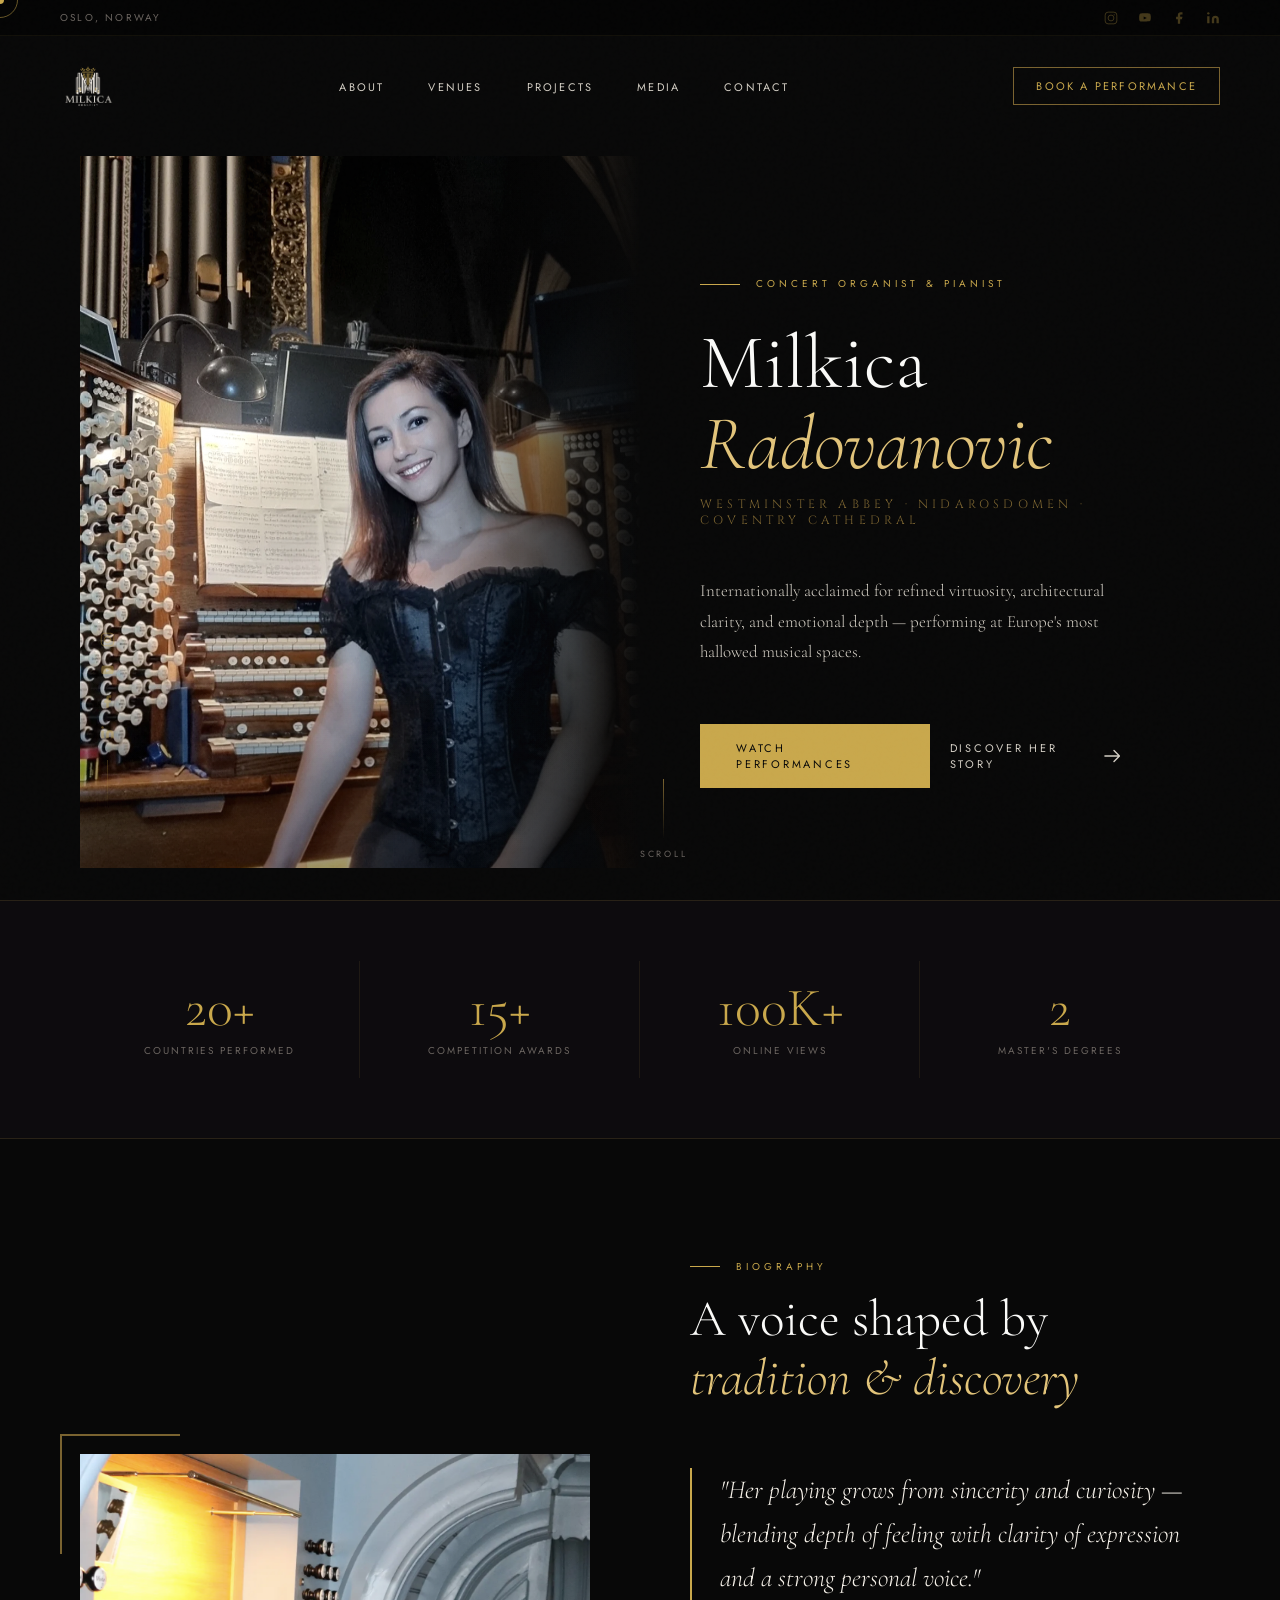
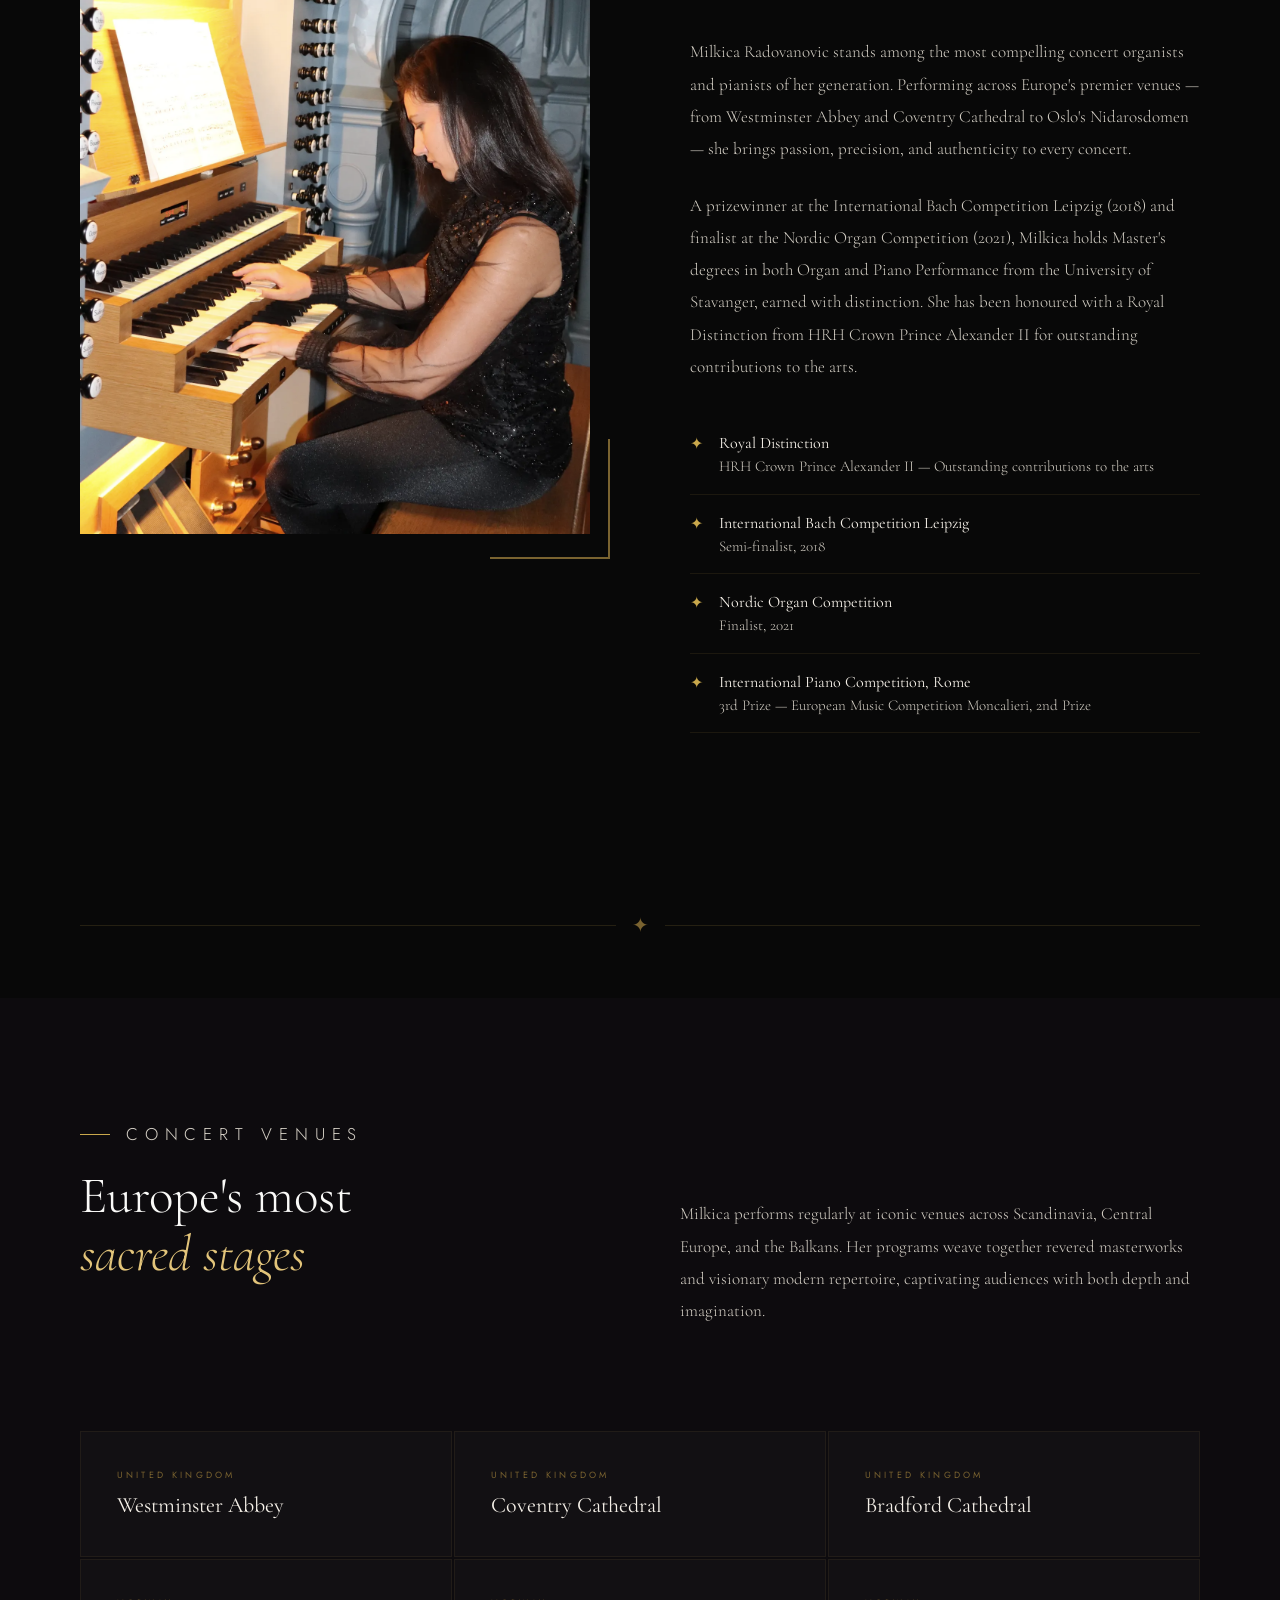
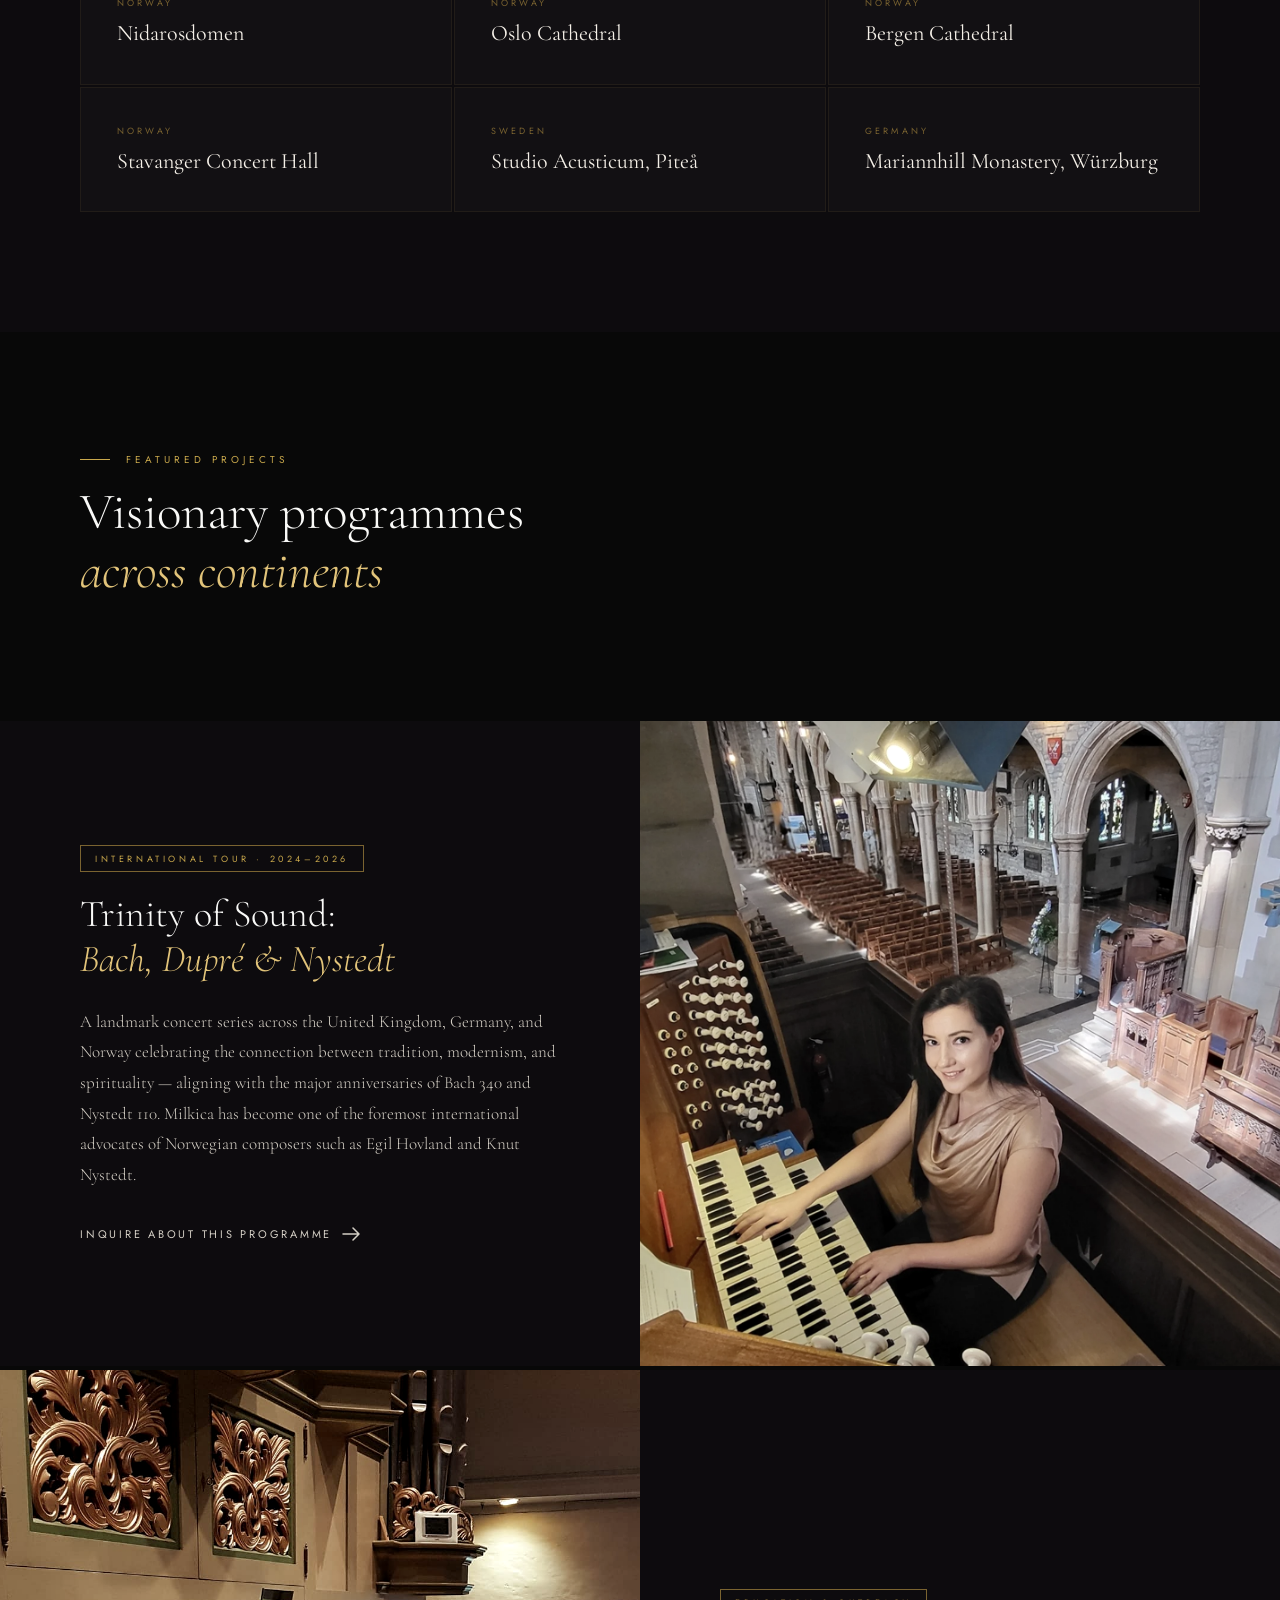
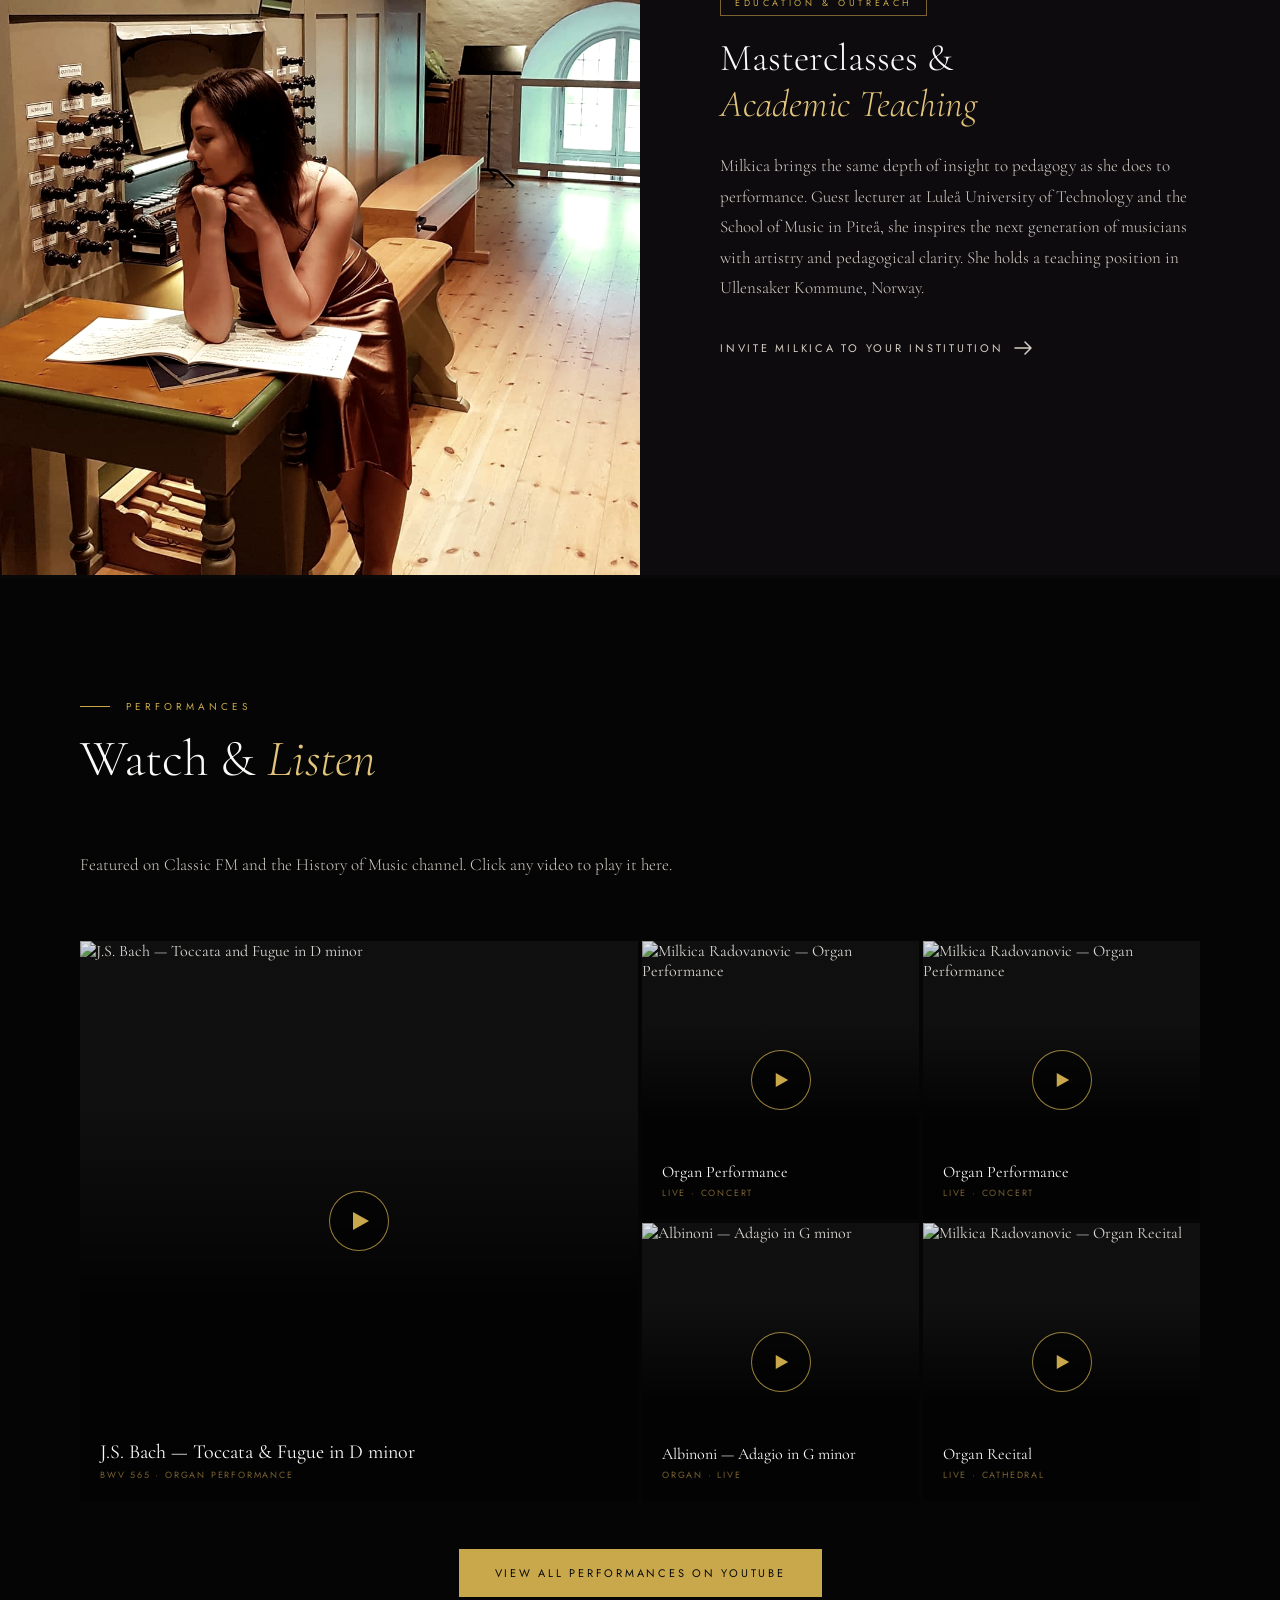
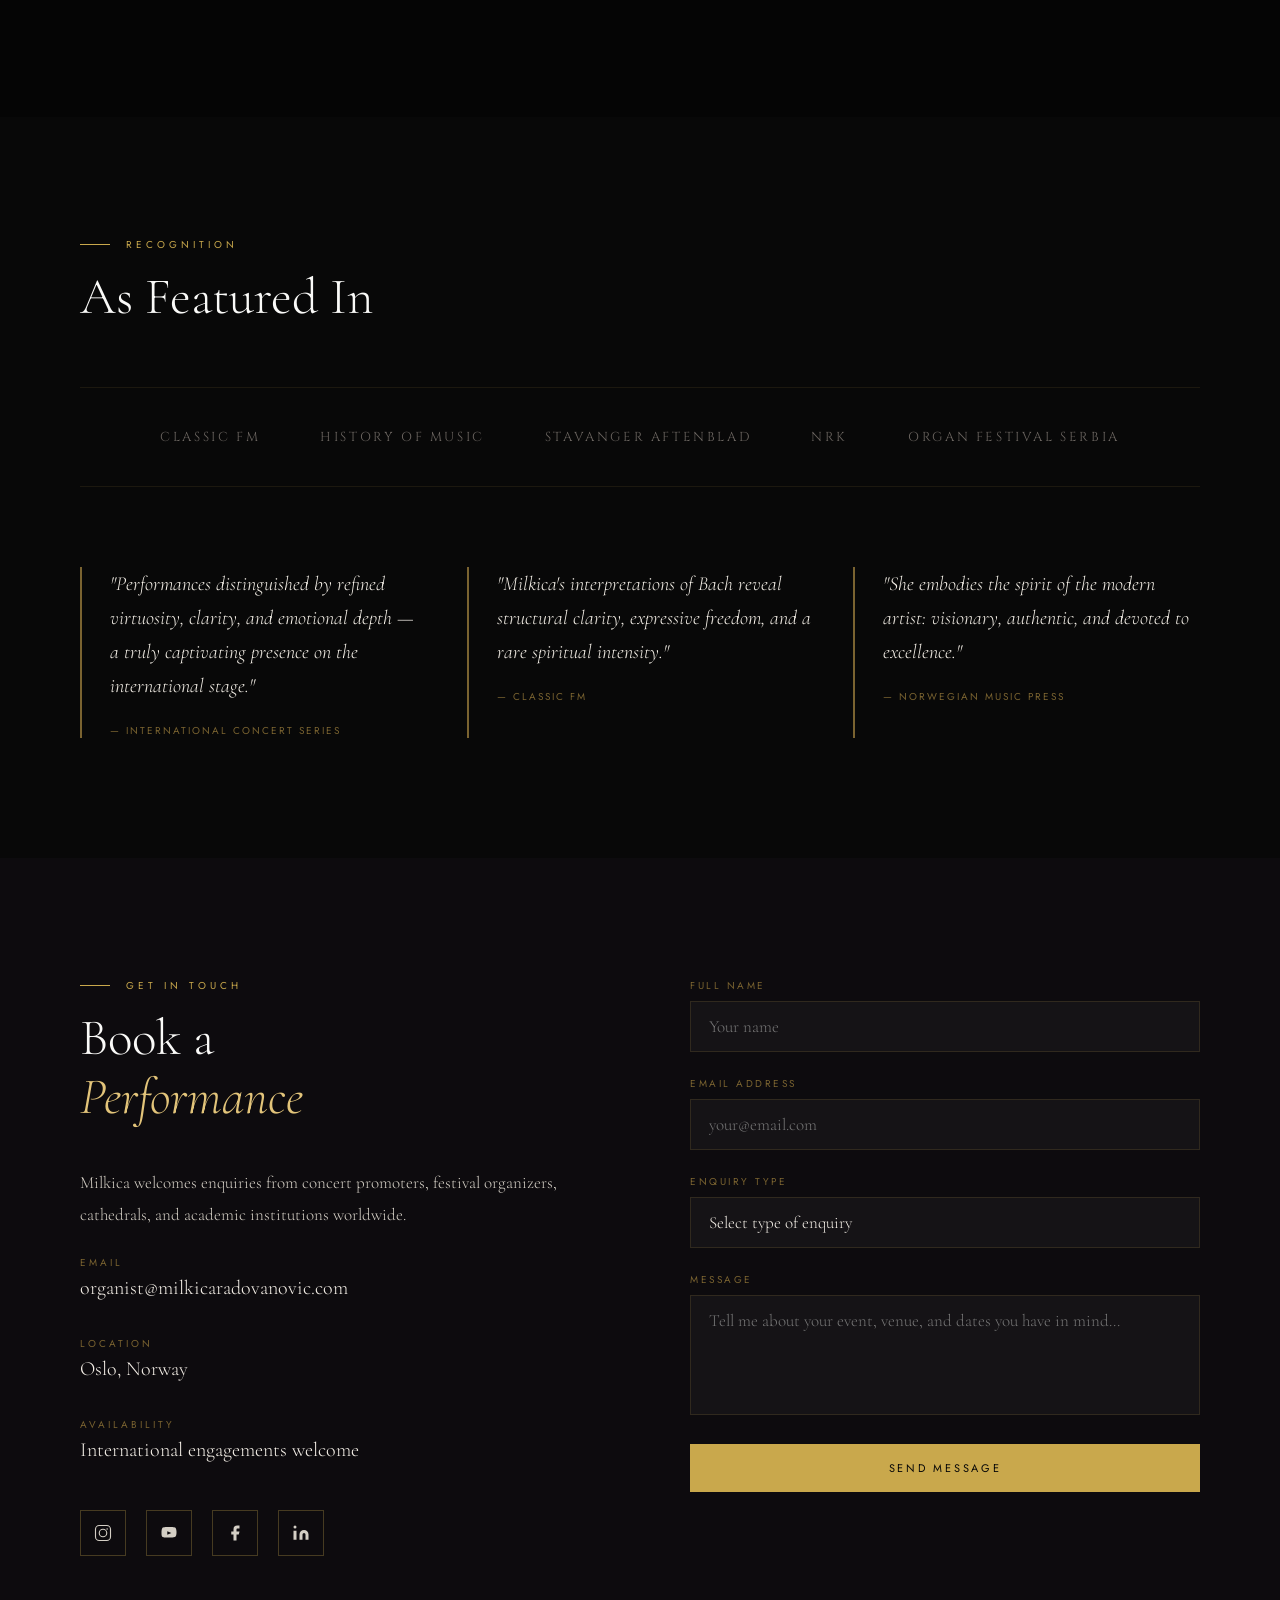
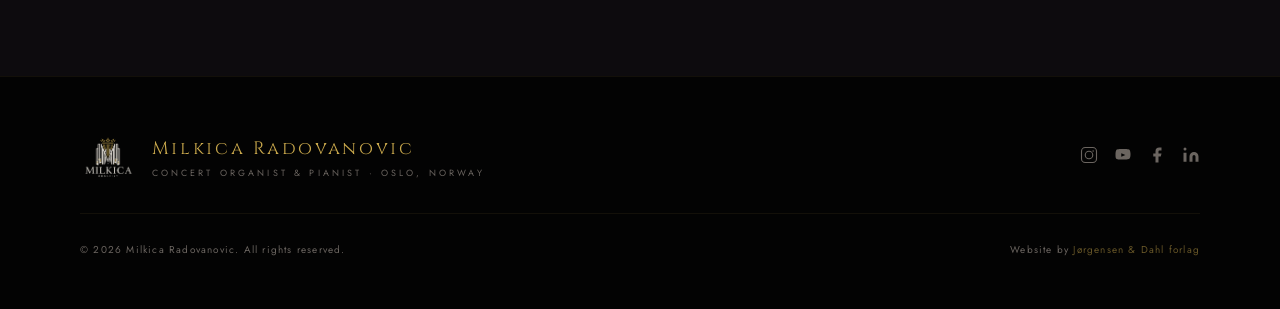
==== index.html @ 4c5ba64b "Add files via upload" ====
<!DOCTYPE html>
<html lang="en">
<head>
  <meta charset="UTF-8">
  <meta name="viewport" content="width=device-width, initial-scale=1.0">
  <title>Milkica Radovanovic — Organist &amp; Pianist</title>
  <meta name="description" content="Internationally acclaimed concert organist and pianist. Performing at Westminster Abbey, Nidarosdomen, Coventry Cathedral and leading venues across Europe.">
  <link rel="preconnect" href="https://fonts.googleapis.com">
  <link rel="preconnect" href="https://fonts.gstatic.com" crossorigin>
  <link href="https://fonts.googleapis.com/css2?family=Cormorant+Garamond:ital,wght@0,300;0,400;0,500;0,600;1,300;1,400;1,500&family=Cinzel:wght@400;500;600&family=Jost:wght@200;300;400&display=swap" rel="stylesheet">
  <link rel="stylesheet" href="style.css">
</head>
<body>

<!-- CURSOR -->
<div class="cursor" id="cursor"></div>
<div class="cursor-ring" id="cursorRing"></div>

<!-- TOP BAR -->
<div class="top-bar">
  <span class="top-bar-left">Oslo, Norway</span>
  <div class="top-bar-social">
    <a href="https://www.instagram.com/milkica_organist/" target="_blank" rel="noopener" aria-label="Instagram">
      <svg width="14" height="14" viewBox="0 0 24 24" fill="none" stroke="currentColor" stroke-width="1.5"><rect x="2" y="2" width="20" height="20" rx="5"/><circle cx="12" cy="12" r="5"/><circle cx="17.5" cy="6.5" r="1" fill="currentColor" stroke="none"/></svg>
    </a>
    <a href="https://www.youtube.com/@milkicaradovanovic2696" target="_blank" rel="noopener" aria-label="YouTube">
      <svg width="14" height="14" viewBox="0 0 24 24" fill="currentColor"><path d="M21.6 7.2s-.2-1.4-.8-2c-.8-.8-1.6-.8-2-.9C16.3 4 12 4 12 4s-4.3 0-6.8.3c-.4.1-1.3.1-2 .9-.6.6-.8 2-.8 2S2 8.8 2 10.4v1.5c0 1.6.2 3.2.2 3.2s.2 1.4.8 2c.8.8 1.8.8 2.2.8C6.7 18 12 18 12 18s4.3 0 6.8-.3c.4-.1 1.3-.1 2-.9.6-.6.8-2 .8-2s.4-1.6.4-3.2v-1.5C22 8.8 21.6 7.2 21.6 7.2zM9.7 14.4V9.6l5.5 2.4-5.5 2.4z"/></svg>
    </a>
    <a href="https://www.facebook.com/milkica.radovanovic.9/" target="_blank" rel="noopener" aria-label="Facebook">
      <svg width="14" height="14" viewBox="0 0 24 24" fill="currentColor"><path d="M18 2h-3a5 5 0 0 0-5 5v3H7v4h3v8h4v-8h3l1-4h-4V7a1 1 0 0 1 1-1h3z"/></svg>
    </a>
    <a href="https://no.linkedin.com/in/milkica-radovanovic-a24993101" target="_blank" rel="noopener" aria-label="LinkedIn">
      <svg width="14" height="14" viewBox="0 0 24 24" fill="currentColor"><path d="M16 8a6 6 0 0 1 6 6v7h-4v-7a2 2 0 0 0-2-2 2 2 0 0 0-2 2v7h-4v-7a6 6 0 0 1 6-6z"/><rect x="2" y="9" width="4" height="12"/><circle cx="4" cy="4" r="2"/></svg>
    </a>
  </div>
</div>

<!-- NAV -->
<nav id="navbar">
  <a href="#" class="nav-logo" aria-label="Milkica Radovanovic — Home">
    <img src="images/logo.png" alt="Milkica Radovanovic" class="nav-logo-img">
  </a>
  <ul class="nav-links">
    <li><a href="#about">About</a></li>
    <li><a href="#venues">Venues</a></li>
    <li><a href="#projects">Projects</a></li>
    <li><a href="#media">Media</a></li>
    <li><a href="#contact">Contact</a></li>
  </ul>
  <a href="#contact" class="nav-cta">Book a Performance</a>
</nav>

<!-- HERO -->
<section class="hero" id="home">
  <div class="hero-image-side">
    <img src="./images/1.webp" alt="Milkica Radovanovic at the organ">
    <div class="hero-social-strip">
      <a href="https://www.instagram.com/milkica_organist/" target="_blank" rel="noopener" aria-label="Instagram">
        <svg width="15" height="15" viewBox="0 0 24 24" fill="none" stroke="currentColor" stroke-width="1.5"><rect x="2" y="2" width="20" height="20" rx="5"/><circle cx="12" cy="12" r="5"/><circle cx="17.5" cy="6.5" r="1" fill="currentColor" stroke="none"/></svg>
      </a>
      <a href="https://www.youtube.com/@milkicaradovanovic2696" target="_blank" rel="noopener" aria-label="YouTube">
        <svg width="15" height="15" viewBox="0 0 24 24" fill="currentColor"><path d="M21.6 7.2s-.2-1.4-.8-2c-.8-.8-1.6-.8-2-.9C16.3 4 12 4 12 4s-4.3 0-6.8.3c-.4.1-1.3.1-2 .9-.6.6-.8 2-.8 2S2 8.8 2 10.4v1.5c0 1.6.2 3.2.2 3.2s.2 1.4.8 2c.8.8 1.8.8 2.2.8C6.7 18 12 18 12 18s4.3 0 6.8-.3c.4-.1 1.3-.1 2-.9.6-.6.8-2 .8-2s.4-1.6.4-3.2v-1.5C22 8.8 21.6 7.2 21.6 7.2zM9.7 14.4V9.6l5.5 2.4-5.5 2.4z"/></svg>
      </a>
      <a href="https://www.facebook.com/milkica.radovanovic.9/" target="_blank" rel="noopener" aria-label="Facebook">
        <svg width="15" height="15" viewBox="0 0 24 24" fill="currentColor"><path d="M18 2h-3a5 5 0 0 0-5 5v3H7v4h3v8h4v-8h3l1-4h-4V7a1 1 0 0 1 1-1h3z"/></svg>
      </a>
      <a href="https://no.linkedin.com/in/milkica-radovanovic-a24993101" target="_blank" rel="noopener" aria-label="LinkedIn">
        <svg width="15" height="15" viewBox="0 0 24 24" fill="currentColor"><path d="M16 8a6 6 0 0 1 6 6v7h-4v-7a2 2 0 0 0-2-2 2 2 0 0 0-2 2v7h-4v-7a6 6 0 0 1 6-6z"/><rect x="2" y="9" width="4" height="12"/><circle cx="4" cy="4" r="2"/></svg>
      </a>
    </div>
  </div>
  <div class="hero-content">
    <p class="hero-eyebrow">Concert Organist &amp; Pianist</p>
    <h1 class="hero-title">
      Milkica
      <em>Radovanovic</em>
    </h1>
    <p class="hero-subtitle">Westminster Abbey · Nidarosdomen · Coventry Cathedral</p>
    <p class="hero-bio">
      Internationally acclaimed for refined virtuosity, architectural clarity,
      and emotional depth — performing at Europe's most hallowed musical spaces.
    </p>
    <div class="hero-actions">
      <a href="#media" class="btn-primary">Watch Performances</a>
      <a href="#about" class="btn-secondary">
        Discover her story
        <svg width="18" height="14" viewBox="0 0 18 14" fill="none">
          <path d="M11 1L17 7M17 7L11 13M17 7H1" stroke="currentColor" stroke-width="1.5" stroke-linecap="round"/>
        </svg>
      </a>
    </div>
  </div>
  <div class="scroll-indicator">
    <div class="scroll-line"></div>
    <span>Scroll</span>
  </div>
</section>

<!-- STATS BAND -->
<div class="stats-band">
  <div class="stat reveal">
    <div class="stat-number">20+</div>
    <div class="stat-label">Countries Performed</div>
  </div>
  <div class="stat reveal reveal-delay-1">
    <div class="stat-number">15+</div>
    <div class="stat-label">Competition Awards</div>
  </div>
  <div class="stat reveal reveal-delay-2">
    <div class="stat-number">100K+</div>
    <div class="stat-label">Online Views</div>
  </div>
  <div class="stat reveal reveal-delay-3">
    <div class="stat-number">2</div>
    <div class="stat-label">Master's Degrees</div>
  </div>
</div>

<!-- ABOUT -->
<section id="about" style="padding: 120px 80px;">
  <div class="about">
    <div class="about-image-wrap reveal">
      <img src="./images/8.webp" alt="Milkica Radovanovic performing">
    </div>
    <div class="about-text-col">
      <p class="section-label reveal">Biography</p>
      <h2 class="section-title reveal">
        A voice shaped by<br><em>tradition &amp; discovery</em>
      </h2>
      <blockquote class="about-quote reveal">
        "Her playing grows from sincerity and curiosity — blending depth of feeling
        with clarity of expression and a strong personal voice."
      </blockquote>
      <p class="about-text reveal">
        Milkica Radovanovic stands among the most compelling concert organists and
        pianists of her generation. Performing across Europe's premier venues — from
        Westminster Abbey and Coventry Cathedral to Oslo's Nidarosdomen — she brings
        passion, precision, and authenticity to every concert.
      </p>
      <p class="about-text reveal">
        A prizewinner at the International Bach Competition Leipzig (2018) and finalist
        at the Nordic Organ Competition (2021), Milkica holds Master's degrees in both
        Organ and Piano Performance from the University of Stavanger, earned with
        distinction. She has been honoured with a Royal Distinction from HRH Crown
        Prince Alexander II for outstanding contributions to the arts.
      </p>
      <div class="about-awards">
        <div class="award-item reveal">
          <span class="award-icon">✦</span>
          <div class="award-text">
            <strong>Royal Distinction</strong>
            HRH Crown Prince Alexander II — Outstanding contributions to the arts
          </div>
        </div>
        <div class="award-item reveal reveal-delay-1">
          <span class="award-icon">✦</span>
          <div class="award-text">
            <strong>International Bach Competition Leipzig</strong>
            Semi-finalist, 2018
          </div>
        </div>
        <div class="award-item reveal reveal-delay-2">
          <span class="award-icon">✦</span>
          <div class="award-text">
            <strong>Nordic Organ Competition</strong>
            Finalist, 2021
          </div>
        </div>
        <div class="award-item reveal reveal-delay-3">
          <span class="award-icon">✦</span>
          <div class="award-text">
            <strong>International Piano Competition, Rome</strong>
            3rd Prize — European Music Competition Moncalieri, 2nd Prize
          </div>
        </div>
      </div>
    </div>
  </div>
</section>

<!-- GOLD DIVIDER -->
<div class="gold-divider">✦</div>

<!-- VENUES -->
<section id="venues" class="venues-section">
  <div class="venues-intro">
    <div>
      <p class="section-label reveal">Concert Venues</p>
      <h2 class="section-title reveal" style="margin-bottom: 0;">
        Europe's most<br><em>sacred stages</em>
      </h2>
    </div>
    <div>
      <p class="about-text reveal" style="padding-top: 80px;">
        Milkica performs regularly at iconic venues across Scandinavia, Central Europe,
        and the Balkans. Her programs weave together revered masterworks and visionary
        modern repertoire, captivating audiences with both depth and imagination.
      </p>
    </div>
  </div>
  <div class="venues-grid">
    <div class="venue-card reveal"><div class="venue-country">United Kingdom</div><div class="venue-name">Westminster Abbey</div></div>
    <div class="venue-card reveal reveal-delay-1"><div class="venue-country">United Kingdom</div><div class="venue-name">Coventry Cathedral</div></div>
    <div class="venue-card reveal reveal-delay-2"><div class="venue-country">United Kingdom</div><div class="venue-name">Bradford Cathedral</div></div>
    <div class="venue-card reveal"><div class="venue-country">Norway</div><div class="venue-name">Nidarosdomen</div></div>
    <div class="venue-card reveal reveal-delay-1"><div class="venue-country">Norway</div><div class="venue-name">Oslo Cathedral</div></div>
    <div class="venue-card reveal reveal-delay-2"><div class="venue-country">Norway</div><div class="venue-name">Bergen Cathedral</div></div>
    <div class="venue-card reveal"><div class="venue-country">Norway</div><div class="venue-name">Stavanger Concert Hall</div></div>
    <div class="venue-card reveal reveal-delay-1"><div class="venue-country">Sweden</div><div class="venue-name">Studio Acusticum, Piteå</div></div>
    <div class="venue-card reveal reveal-delay-2"><div class="venue-country">Germany</div><div class="venue-name">Mariannhill Monastery, Würzburg</div></div>
  </div>
</section>

<!-- PROJECTS -->
<section id="projects" style="padding: 0;">
  <div style="padding: 120px 80px 60px;">
    <p class="section-label reveal">Featured Projects</p>
    <h2 class="section-title reveal">
      Visionary programmes<br><em>across continents</em>
    </h2>
  </div>
  <div class="project-feature reveal">
    <div class="project-image">
      <img src="./images/4.webp" alt="Trinity of Sound project">
    </div>
    <div class="project-content">
      <span class="project-tag">International Tour · 2024–2026</span>
      <h3 class="project-title">Trinity of Sound:<br><em>Bach, Dupré &amp; Nystedt</em></h3>
      <p class="project-desc">
        A landmark concert series across the United Kingdom, Germany, and Norway celebrating
        the connection between tradition, modernism, and spirituality — aligning with the
        major anniversaries of Bach 340 and Nystedt 110. Milkica has become one of the
        foremost international advocates of Norwegian composers such as Egil Hovland
        and Knut Nystedt.
      </p>
      <a href="#contact" class="btn-secondary">
        Inquire about this programme
        <svg width="18" height="14" viewBox="0 0 18 14" fill="none">
          <path d="M11 1L17 7M17 7L11 13M17 7H1" stroke="currentColor" stroke-width="1.5" stroke-linecap="round"/>
        </svg>
      </a>
    </div>
  </div>
  <div class="project-feature reveal">
    <div class="project-image">
      <img src="./images/11.jpg" alt="Masterclasses and education" style="object-position: center center;">
    </div>
    <div class="project-content">
      <span class="project-tag">Education &amp; Outreach</span>
      <h3 class="project-title">Masterclasses &amp;<br><em>Academic Teaching</em></h3>
      <p class="project-desc">
        Milkica brings the same depth of insight to pedagogy as she does to performance.
        Guest lecturer at Luleå University of Technology and the School of Music in Piteå,
        she inspires the next generation of musicians with artistry and pedagogical clarity.
        She holds a teaching position in Ullensaker Kommune, Norway.
      </p>
      <a href="#contact" class="btn-secondary">
        Invite Milkica to your institution
        <svg width="18" height="14" viewBox="0 0 18 14" fill="none">
          <path d="M11 1L17 7M17 7L11 13M17 7H1" stroke="currentColor" stroke-width="1.5" stroke-linecap="round"/>
        </svg>
      </a>
    </div>
  </div>
</section>

<!-- MEDIA -->
<section id="media" class="media-section">
  <p class="section-label reveal">Performances</p>
  <h2 class="section-title reveal">Watch &amp; <em>Listen</em></h2>
  <p class="about-text reveal" style="max-width: 600px; margin-bottom: 0;">
    Featured on Classic FM and the History of Music channel. Click any video to play it here.
  </p>
  <div class="media-layout">

    <!-- FEATURED LARGE — Bach Toccata & Fugue -->
    <div class="media-featured">
      <div class="media-card" data-video-id="BbirBKmt4lo">
        <div class="media-iframe-layer">
          <iframe src="" allow="accelerometer; autoplay; clipboard-write; encrypted-media; gyroscope; picture-in-picture; web-share" allowfullscreen referrerpolicy="strict-origin-when-cross-origin"></iframe>
        </div>
        <div class="media-thumb-layer">
          <img class="media-thumbnail" src="https://img.youtube.com/vi/BbirBKmt4lo/0.jpg" alt="J.S. Bach — Toccata and Fugue in D minor">
          <div class="media-overlay">
            <div class="play-btn"><svg width="18" height="20" viewBox="0 0 18 20"><path d="M1 1L17 10L1 19V1Z"/></svg></div>
            <div class="media-title">J.S. Bach — Toccata &amp; Fugue in D minor</div>
            <div class="media-sub">BWV 565 · Organ Performance</div>
          </div>
        </div>
      </div>
    </div>

    <!-- 2x2 GRID RIGHT -->
    <div class="media-small-grid">

      <!-- AwDxQUMySqE -->
      <div class="media-card" data-video-id="AwDxQUMySqE">
        <div class="media-iframe-layer">
          <iframe src="" allow="accelerometer; autoplay; clipboard-write; encrypted-media; gyroscope; picture-in-picture; web-share" allowfullscreen referrerpolicy="strict-origin-when-cross-origin"></iframe>
        </div>
        <div class="media-thumb-layer">
          <img class="media-thumbnail" src="https://img.youtube.com/vi/AwDxQUMySqE/0.jpg" alt="Milkica Radovanovic — Organ Performance">
          <div class="media-overlay">
            <div class="play-btn"><svg width="14" height="16" viewBox="0 0 18 20"><path d="M1 1L17 10L1 19V1Z"/></svg></div>
            <div class="media-title">Organ Performance</div>
            <div class="media-sub">Live · Concert</div>
          </div>
        </div>
      </div>

      <!-- qUz3gBSykCA -->
      <div class="media-card" data-video-id="qUz3gBSykCA">
        <div class="media-iframe-layer">
          <iframe src="" allow="accelerometer; autoplay; clipboard-write; encrypted-media; gyroscope; picture-in-picture; web-share" allowfullscreen referrerpolicy="strict-origin-when-cross-origin"></iframe>
        </div>
        <div class="media-thumb-layer">
          <img class="media-thumbnail" src="https://img.youtube.com/vi/qUz3gBSykCA/0.jpg" alt="Milkica Radovanovic — Organ Performance">
          <div class="media-overlay">
            <div class="play-btn"><svg width="14" height="16" viewBox="0 0 18 20"><path d="M1 1L17 10L1 19V1Z"/></svg></div>
            <div class="media-title">Organ Performance</div>
            <div class="media-sub">Live · Concert</div>
          </div>
        </div>
      </div>

      <!-- vex5jKRZ_x4 — Albinoni Adagio -->
      <div class="media-card" data-video-id="vex5jKRZ_x4">
        <div class="media-iframe-layer">
          <iframe src="" allow="accelerometer; autoplay; clipboard-write; encrypted-media; gyroscope; picture-in-picture; web-share" allowfullscreen referrerpolicy="strict-origin-when-cross-origin"></iframe>
        </div>
        <div class="media-thumb-layer">
          <img class="media-thumbnail" src="https://img.youtube.com/vi/vex5jKRZ_x4/0.jpg" alt="Albinoni — Adagio in G minor">
          <div class="media-overlay">
            <div class="play-btn"><svg width="14" height="16" viewBox="0 0 18 20"><path d="M1 1L17 10L1 19V1Z"/></svg></div>
            <div class="media-title">Albinoni — Adagio in G minor</div>
            <div class="media-sub">Organ · Live</div>
          </div>
        </div>
      </div>

      <!-- bMS5DbWm6RI -->
      <div class="media-card" data-video-id="bMS5DbWm6RI">
        <div class="media-iframe-layer">
          <iframe src="" allow="accelerometer; autoplay; clipboard-write; encrypted-media; gyroscope; picture-in-picture; web-share" allowfullscreen referrerpolicy="strict-origin-when-cross-origin"></iframe>
        </div>
        <div class="media-thumb-layer">
          <img class="media-thumbnail" src="https://img.youtube.com/vi/bMS5DbWm6RI/0.jpg" alt="Milkica Radovanovic — Organ Recital">
          <div class="media-overlay">
            <div class="play-btn"><svg width="14" height="16" viewBox="0 0 18 20"><path d="M1 1L17 10L1 19V1Z"/></svg></div>
            <div class="media-title">Organ Recital</div>
            <div class="media-sub">Live · Cathedral</div>
          </div>
        </div>
      </div>

    </div>
  </div>
  <div style="text-align: center; margin-top: 48px;">
    <a href="https://www.youtube.com/@milkicaradovanovic2696/videos" target="_blank" rel="noopener" class="btn-primary">
      View All Performances on YouTube
    </a>
  </div>
</section>

<!-- PRESS -->
<section class="press-section">
  <p class="section-label reveal">Recognition</p>
  <h2 class="section-title reveal">As Featured In</h2>
  <div class="press-logos">
    <span class="press-logo">Classic FM</span>
    <span class="press-logo">History of Music</span>
    <span class="press-logo">Stavanger Aftenblad</span>
    <span class="press-logo">NRK</span>
    <span class="press-logo">Organ Festival Serbia</span>
  </div>
  <div class="testimonial-grid">
    <div class="testimonial reveal">
      <p class="testimonial-text">
        "Performances distinguished by refined virtuosity, clarity, and emotional depth —
        a truly captivating presence on the international stage."
      </p>
      <p class="testimonial-source">— International Concert Series</p>
    </div>
    <div class="testimonial reveal reveal-delay-1">
      <p class="testimonial-text">
        "Milkica's interpretations of Bach reveal structural clarity, expressive freedom,
        and a rare spiritual intensity."
      </p>
      <p class="testimonial-source">— Classic FM</p>
    </div>
    <div class="testimonial reveal reveal-delay-2">
      <p class="testimonial-text">
        "She embodies the spirit of the modern artist: visionary, authentic,
        and devoted to excellence."
      </p>
      <p class="testimonial-source">— Norwegian Music Press</p>
    </div>
  </div>
</section>

<!-- CONTACT -->
<section id="contact" class="contact-section">
  <div class="contact-info">
    <p class="section-label reveal">Get in Touch</p>
    <h2 class="section-title reveal" style="margin-bottom: 40px;">
      Book a<br><em>Performance</em>
    </h2>
    <p class="about-text reveal">
      Milkica welcomes enquiries from concert promoters, festival organizers,
      cathedrals, and academic institutions worldwide.
    </p>
    <div class="contact-detail reveal">
      <div class="contact-detail-label">Email</div>
      <div class="contact-detail-value">
        <a href="mailto:organist@milkicaradovanovic.com">organist@milkicaradovanovic.com</a>
      </div>
    </div>
    <div class="contact-detail reveal">
      <div class="contact-detail-label">Location</div>
      <div class="contact-detail-value">Oslo, Norway</div>
    </div>
    <div class="contact-detail reveal">
      <div class="contact-detail-label">Availability</div>
      <div class="contact-detail-value">International engagements welcome</div>
    </div>
    <div class="social-links reveal">
      <a href="https://www.instagram.com/milkica_organist/" class="social-link" target="_blank" rel="noopener" aria-label="Instagram">
        <svg width="18" height="18" viewBox="0 0 24 24" fill="none" stroke="currentColor" stroke-width="1.5"><rect x="2" y="2" width="20" height="20" rx="5"/><circle cx="12" cy="12" r="5"/><circle cx="17.5" cy="6.5" r="1" fill="currentColor" stroke="none"/></svg>
      </a>
      <a href="https://www.youtube.com/@milkicaradovanovic2696" class="social-link" target="_blank" rel="noopener" aria-label="YouTube">
        <svg width="18" height="18" viewBox="0 0 24 24" fill="currentColor"><path d="M21.6 7.2s-.2-1.4-.8-2c-.8-.8-1.6-.8-2-.9C16.3 4 12 4 12 4s-4.3 0-6.8.3c-.4.1-1.3.1-2 .9-.6.6-.8 2-.8 2S2 8.8 2 10.4v1.5c0 1.6.2 3.2.2 3.2s.2 1.4.8 2c.8.8 1.8.8 2.2.8C6.7 18 12 18 12 18s4.3 0 6.8-.3c.4-.1 1.3-.1 2-.9.6-.6.8-2 .8-2s.4-1.6.4-3.2v-1.5C22 8.8 21.6 7.2 21.6 7.2zM9.7 14.4V9.6l5.5 2.4-5.5 2.4z"/></svg>
      </a>
      <a href="https://www.facebook.com/milkica.radovanovic.9/" class="social-link" target="_blank" rel="noopener" aria-label="Facebook">
        <svg width="18" height="18" viewBox="0 0 24 24" fill="currentColor"><path d="M18 2h-3a5 5 0 0 0-5 5v3H7v4h3v8h4v-8h3l1-4h-4V7a1 1 0 0 1 1-1h3z"/></svg>
      </a>
      <a href="https://no.linkedin.com/in/milkica-radovanovic-a24993101" class="social-link" target="_blank" rel="noopener" aria-label="LinkedIn">
        <svg width="18" height="18" viewBox="0 0 24 24" fill="currentColor"><path d="M16 8a6 6 0 0 1 6 6v7h-4v-7a2 2 0 0 0-2-2 2 2 0 0 0-2 2v7h-4v-7a6 6 0 0 1 6-6z"/><rect x="2" y="9" width="4" height="12"/><circle cx="4" cy="4" r="2"/></svg>
      </a>
    </div>
  </div>
  <div class="contact-form reveal">
    <div class="form-group">
      <label>Full Name</label>
      <input type="text" placeholder="Your name">
    </div>
    <div class="form-group">
      <label>Email Address</label>
      <input type="email" placeholder="your@email.com">
    </div>
    <div class="form-group">
      <label>Enquiry Type</label>
      <select>
        <option value="">Select type of enquiry</option>
        <option>Concert Booking</option>
        <option>Festival / Event</option>
        <option>Masterclass / Lecture</option>
        <option>Media / Press</option>
        <option>Collaboration</option>
        <option>Other</option>
      </select>
    </div>
    <div class="form-group">
      <label>Message</label>
      <textarea placeholder="Tell me about your event, venue, and dates you have in mind..."></textarea>
    </div>
    <button class="form-submit">Send Message</button>
  </div>
</section>

<!-- FOOTER -->
<footer>
  <div class="footer-inner">
    <div class="footer-brand">
      <img src="images/logo.png" alt="Milkica Radovanovic" class="footer-logo-img">
      <div>
        Milkica Radovanovic
        <span>Concert Organist &amp; Pianist · Oslo, Norway</span>
      </div>
    </div>
    <div class="footer-social">
      <a href="https://www.instagram.com/milkica_organist/" target="_blank" rel="noopener" aria-label="Instagram">
        <svg width="18" height="18" viewBox="0 0 24 24" fill="none" stroke="currentColor" stroke-width="1.5"><rect x="2" y="2" width="20" height="20" rx="5"/><circle cx="12" cy="12" r="5"/><circle cx="17.5" cy="6.5" r="1" fill="currentColor" stroke="none"/></svg>
      </a>
      <a href="https://www.youtube.com/@milkicaradovanovic2696" target="_blank" rel="noopener" aria-label="YouTube">
        <svg width="18" height="18" viewBox="0 0 24 24" fill="currentColor"><path d="M21.6 7.2s-.2-1.4-.8-2c-.8-.8-1.6-.8-2-.9C16.3 4 12 4 12 4s-4.3 0-6.8.3c-.4.1-1.3.1-2 .9-.6.6-.8 2-.8 2S2 8.8 2 10.4v1.5c0 1.6.2 3.2.2 3.2s.2 1.4.8 2c.8.8 1.8.8 2.2.8C6.7 18 12 18 12 18s4.3 0 6.8-.3c.4-.1 1.3-.1 2-.9.6-.6.8-2 .8-2s.4-1.6.4-3.2v-1.5C22 8.8 21.6 7.2 21.6 7.2zM9.7 14.4V9.6l5.5 2.4-5.5 2.4z"/></svg>
      </a>
      <a href="https://www.facebook.com/milkica.radovanovic.9/" target="_blank" rel="noopener" aria-label="Facebook">
        <svg width="18" height="18" viewBox="0 0 24 24" fill="currentColor"><path d="M18 2h-3a5 5 0 0 0-5 5v3H7v4h3v8h4v-8h3l1-4h-4V7a1 1 0 0 1 1-1h3z"/></svg>
      </a>
      <a href="https://no.linkedin.com/in/milkica-radovanovic-a24993101" target="_blank" rel="noopener" aria-label="LinkedIn">
        <svg width="18" height="18" viewBox="0 0 24 24" fill="currentColor"><path d="M16 8a6 6 0 0 1 6 6v7h-4v-7a2 2 0 0 0-2-2 2 2 0 0 0-2 2v7h-4v-7a6 6 0 0 1 6-6z"/><rect x="2" y="9" width="4" height="12"/><circle cx="4" cy="4" r="2"/></svg>
      </a>
    </div>
  </div>
  <div class="footer-bottom">
    <p class="footer-copy">© 2026 Milkica Radovanovic. All rights reserved.</p>
    <p class="footer-credit">Website by <span>Jørgensen &amp; Dahl forlag</span></p>
  </div>
</footer>

<script src="main.js"></script>
</body>
</html>
---- style.css ----
*, *::before, *::after { margin: 0; padding: 0; box-sizing: border-box; }

:root {
  --black: #080808;
  --deep: #0d0b0e;
  --gold: #c9a84c;
  --gold-light: #e2c47a;
  --gold-dim: #7a6330;
  --cream: #f5f0e8;
  --cream-dim: #d4cfc5;
  --white: #fafaf8;
  --muted: #6b6560;
}

html { scroll-behavior: smooth; }

body {
  background: var(--black);
  color: var(--cream);
  font-family: 'Cormorant Garamond', Georgia, serif;
  overflow-x: hidden;
  cursor: none;
}

/* CUSTOM CURSOR */
.cursor {
  width: 8px; height: 8px;
  background: var(--gold);
  border-radius: 50%;
  position: fixed; top: 0; left: 0;
  pointer-events: none;
  z-index: 9999;
  transform: translate(-50%, -50%);
  transition: transform 0.1s ease, width 0.3s ease, height 0.3s ease, opacity 0.3s ease;
}
.cursor-ring {
  width: 36px; height: 36px;
  border: 1px solid rgba(201,168,76,0.5);
  border-radius: 50%;
  position: fixed; top: 0; left: 0;
  pointer-events: none;
  z-index: 9998;
  transform: translate(-50%, -50%);
  transition: left 0.12s ease, top 0.12s ease, width 0.3s ease, height 0.3s ease;
}

/* GRAIN OVERLAY */
body::before {
  content: '';
  position: fixed; inset: 0;
  background-image: url("data:image/svg+xml,%3Csvg viewBox='0 0 256 256' xmlns='http://www.w3.org/2000/svg'%3E%3Cfilter id='noise'%3E%3CfeTurbulence type='fractalNoise' baseFrequency='0.9' numOctaves='4' stitchTiles='stitch'/%3E%3C/filter%3E%3Crect width='100%25' height='100%25' filter='url(%23noise)' opacity='0.04'/%3E%3C/svg%3E");
  pointer-events: none; z-index: 9990; opacity: 0.4;
}

/* TOP BAR */
.top-bar {
  position: fixed; top: 0; left: 0; right: 0;
  z-index: 1001;
  height: 36px;
  padding: 0 60px;
  display: flex; align-items: center; justify-content: space-between;
  background: rgba(5,5,5,0.92);
  backdrop-filter: blur(12px);
  border-bottom: 1px solid rgba(201,168,76,0.07);
  transition: opacity 0.3s ease;
}
.top-bar-left {
  font-family: 'Jost', sans-serif;
  font-size: 10px;
  letter-spacing: 0.22em;
  text-transform: uppercase;
  color: var(--muted);
}
.top-bar-social {
  display: flex; align-items: center; gap: 20px;
}
.top-bar-social a {
  color: rgba(201,168,76,0.32);
  display: flex; align-items: center;
  text-decoration: none;
  transition: color 0.3s ease;
}
.top-bar-social a:hover { color: var(--gold); }

/* NAV — sits below the 36px top bar */
nav {
  position: fixed; top: 36px; left: 0; right: 0;
  padding: 22px 60px;
  display: flex; align-items: center; justify-content: space-between;
  z-index: 1000;
  transition: background 0.5s ease, padding 0.4s ease, top 0.4s ease;
}
nav.scrolled {
  top: 0;
  background: rgba(8,8,8,0.96);
  backdrop-filter: blur(20px);
  padding: 16px 60px;
  border-bottom: 1px solid rgba(201,168,76,0.1);
}
.nav-logo {
  display: flex;
  align-items: center;
  text-decoration: none;
  flex-shrink: 0;
}
.nav-logo-img {
  height: 56px;
  width: auto;
  display: block;
  transition: opacity 0.3s ease;
}
.nav-logo:hover .nav-logo-img { opacity: 0.75; }
.nav-links {
  display: flex; gap: 44px; list-style: none;
}
.nav-links a {
  font-family: 'Jost', sans-serif;
  font-size: 11px;
  letter-spacing: 0.2em;
  text-transform: uppercase;
  color: var(--cream-dim);
  text-decoration: none;
  transition: color 0.3s ease;
  position: relative;
}
.nav-links a::after {
  content: '';
  position: absolute; bottom: -4px; left: 0; width: 0; height: 1px;
  background: var(--gold);
  transition: width 0.3s ease;
}
.nav-links a:hover { color: var(--gold); }
.nav-links a:hover::after { width: 100%; }
.nav-cta {
  font-family: 'Jost', sans-serif;
  font-size: 11px;
  letter-spacing: 0.2em;
  text-transform: uppercase;
  color: var(--gold);
  border: 1px solid var(--gold-dim);
  padding: 10px 22px;
  text-decoration: none;
  transition: all 0.3s ease;
}
.nav-cta:hover { background: var(--gold); color: var(--black); }

/* HERO SOCIAL STRIP — vertical on the left edge of the photo */
.hero-social-strip {
  position: absolute;
  left: 0; bottom: 60px;
  z-index: 10;
  display: flex;
  flex-direction: column;
  align-items: center;
  gap: 16px;
  padding: 0 20px;
}
.hero-social-strip a {
  color: rgba(201,168,76,0.4);
  display: flex; align-items: center;
  text-decoration: none;
  transition: color 0.3s ease, transform 0.3s ease;
}
.hero-social-strip a:hover {
  color: var(--gold);
  transform: scale(1.2);
}
.hero-social-strip::after {
  content: '';
  display: block;
  width: 1px;
  height: 48px;
  background: linear-gradient(to bottom, rgba(201,168,76,0.25), transparent);
  margin-top: 4px;
}

.hero {
  height: calc(100vh - 36px);
  margin-top: 36px;
  display: grid;
  grid-template-columns: 1fr 1fr;
  position: relative;
  overflow: hidden;
}
.hero-image-side {
  position: relative;
  overflow: hidden;
}
.hero-image-side img {
  width: 100%; height: 100%;
  object-fit: cover;
  object-position: center top;
  filter: grayscale(20%) contrast(1.1);
  transform: scale(1.05);
  animation: heroImageReveal 2s cubic-bezier(0.16, 1, 0.3, 1) forwards;
}
@keyframes heroImageReveal {
  from { transform: scale(1.15); opacity: 0; }
  to { transform: scale(1.05); opacity: 1; }
}
.hero-image-side::after {
  content: '';
  position: absolute; inset: 0;
  background: linear-gradient(to right, transparent 60%, var(--black) 100%),
              linear-gradient(to bottom, transparent 70%, rgba(8,8,8,0.4) 100%);
}
.hero-content {
  display: flex; flex-direction: column;
  justify-content: center;
  padding: 120px 80px 80px 60px;
  position: relative; z-index: 2;
}
.hero-eyebrow {
  font-family: 'Jost', sans-serif;
  font-size: 10px; letter-spacing: 0.4em;
  text-transform: uppercase; color: var(--gold);
  margin-bottom: 32px; opacity: 0;
  animation: fadeUp 1s 0.5s forwards;
}
.hero-eyebrow::before {
  content: '';
  display: inline-block; width: 40px; height: 1px;
  background: var(--gold); vertical-align: middle; margin-right: 16px;
}
.hero-title {
  font-family: 'Cormorant Garamond', serif;
  font-size: clamp(52px, 6vw, 88px);
  font-weight: 300; line-height: 1.05; color: var(--white);
  margin-bottom: 12px; opacity: 0;
  animation: fadeUp 1s 0.7s forwards;
}
.hero-title em { font-style: italic; color: var(--gold-light); display: block; }
.hero-subtitle {
  font-family: 'Cinzel', serif;
  font-size: 12px; letter-spacing: 0.35em;
  text-transform: uppercase; color: var(--gold-dim);
  margin-bottom: 48px; opacity: 0;
  animation: fadeUp 1s 0.9s forwards;
}
.hero-bio {
  font-size: 17px; font-weight: 300; line-height: 1.8;
  color: var(--cream-dim); max-width: 480px;
  margin-bottom: 56px; opacity: 0;
  animation: fadeUp 1s 1.1s forwards;
}
.hero-actions {
  display: flex; gap: 20px; align-items: center;
  opacity: 0; animation: fadeUp 1s 1.3s forwards;
}
.btn-primary {
  font-family: 'Jost', sans-serif;
  font-size: 11px; letter-spacing: 0.25em;
  text-transform: uppercase; background: var(--gold);
  color: var(--black); padding: 16px 36px;
  text-decoration: none; font-weight: 400;
  transition: all 0.3s ease; display: inline-block;
}
.btn-primary:hover { background: var(--gold-light); transform: translateY(-1px); }
.btn-secondary {
  font-family: 'Jost', sans-serif;
  font-size: 11px; letter-spacing: 0.25em;
  text-transform: uppercase; color: var(--cream-dim);
  text-decoration: none; display: flex; align-items: center; gap: 10px;
  transition: color 0.3s ease;
}
.btn-secondary svg { transition: transform 0.3s ease; }
.btn-secondary:hover { color: var(--gold); }
.btn-secondary:hover svg { transform: translateX(4px); }

/* SCROLL INDICATOR */
.scroll-indicator {
  position: absolute; bottom: 40px; left: 50%;
  transform: translateX(-50%);
  display: flex; flex-direction: column; align-items: center; gap: 8px;
  opacity: 0; animation: fadeUp 1s 2s forwards;
}
.scroll-indicator span {
  font-family: 'Jost', sans-serif; font-size: 9px;
  letter-spacing: 0.3em; text-transform: uppercase; color: var(--muted);
}
.scroll-line {
  width: 1px; height: 60px;
  background: linear-gradient(to bottom, var(--gold-dim), transparent);
  animation: scrollPulse 2s ease-in-out infinite;
}
@keyframes scrollPulse {
  0%, 100% { opacity: 0.3; transform: scaleY(0.7); transform-origin: top; }
  50% { opacity: 1; transform: scaleY(1); }
}
@keyframes fadeUp {
  from { opacity: 0; transform: translateY(24px); }
  to { opacity: 1; transform: translateY(0); }
}

/* STATS BAND */
.stats-band {
  background: var(--deep);
  border-top: 1px solid rgba(201,168,76,0.15);
  border-bottom: 1px solid rgba(201,168,76,0.15);
  padding: 60px 80px;
  display: grid; grid-template-columns: repeat(4, 1fr);
}
.stat {
  text-align: center; padding: 20px;
  border-right: 1px solid rgba(201,168,76,0.1);
}
.stat:last-child { border-right: none; }
.stat-number {
  font-family: 'Cormorant Garamond', serif;
  font-size: 54px; font-weight: 300;
  color: var(--gold); line-height: 1; margin-bottom: 8px;
}
.stat-label {
  font-family: 'Jost', sans-serif; font-size: 10px;
  letter-spacing: 0.2em; text-transform: uppercase; color: var(--muted);
}

/* SECTION COMMONS */
section { padding: 120px 80px; }
.section-label {
  font-family: 'Jost', sans-serif; font-size: 10px;
  letter-spacing: 0.4em; text-transform: uppercase; color: var(--gold);
  margin-bottom: 16px; display: flex; align-items: center; gap: 16px;
}
.section-label::before {
  content: ''; display: block; width: 30px; height: 1px; background: var(--gold);
}
.section-title {
  font-family: 'Cormorant Garamond', serif;
  font-size: clamp(38px, 4vw, 64px); font-weight: 300;
  line-height: 1.15; color: var(--white); margin-bottom: 60px;
}
.section-title em { font-style: italic; color: var(--gold-light); }

/* ABOUT */
.about {
  display: grid; grid-template-columns: 1fr 1fr;
  gap: 100px; align-items: center;
}
.about-image-wrap { position: relative; }
.about-image-wrap img {
  width: 100%; aspect-ratio: 3/4;
  object-fit: cover; object-position: center top; filter: grayscale(15%);
}
.about-image-wrap::before {
  content: '';
  position: absolute; top: -20px; left: -20px;
  width: 120px; height: 120px;
  border-top: 2px solid var(--gold-dim); border-left: 2px solid var(--gold-dim); z-index: 1;
}
.about-image-wrap::after {
  content: '';
  position: absolute; bottom: -20px; right: -20px;
  width: 120px; height: 120px;
  border-bottom: 2px solid var(--gold-dim); border-right: 2px solid var(--gold-dim);
}
.about-quote {
  font-family: 'Cormorant Garamond', serif;
  font-size: 26px; font-style: italic; font-weight: 300;
  color: var(--cream); line-height: 1.7;
  border-left: 2px solid var(--gold); padding-left: 28px; margin-bottom: 36px;
}
.about-text {
  font-size: 17px; font-weight: 300; line-height: 1.9;
  color: var(--cream-dim); margin-bottom: 24px;
}
.about-awards { margin-top: 48px; display: flex; flex-direction: column; gap: 16px; }
.award-item {
  display: flex; align-items: flex-start; gap: 16px;
  padding-bottom: 16px; border-bottom: 1px solid rgba(201,168,76,0.1);
}
.award-icon { color: var(--gold); font-size: 16px; margin-top: 3px; flex-shrink: 0; }
.award-text { font-size: 15px; font-weight: 300; color: var(--cream-dim); line-height: 1.5; }
.award-text strong { display: block; color: var(--cream); font-weight: 400; font-size: 16px; }

/* VENUES */
.venues-section { background: var(--deep); }
.venues-intro {
  display: grid; grid-template-columns: 1fr 1fr;
  gap: 80px; margin-bottom: 80px;
}
.venues-intro p { font-size: 17px; font-weight: 300; line-height: 1.9; color: var(--cream-dim); }
.venues-grid {
  display: grid; grid-template-columns: repeat(3, 1fr); gap: 2px;
}
.venue-card {
  background: rgba(255,255,255,0.02);
  padding: 36px; border: 1px solid rgba(201,168,76,0.08);
  transition: all 0.4s ease; position: relative; overflow: hidden;
}
.venue-card::before {
  content: ''; position: absolute; top: 0; left: 0; right: 0; height: 2px;
  background: linear-gradient(to right, transparent, var(--gold), transparent);
  transform: scaleX(0); transition: transform 0.4s ease;
}
.venue-card:hover { background: rgba(201,168,76,0.04); border-color: rgba(201,168,76,0.2); }
.venue-card:hover::before { transform: scaleX(1); }
.venue-country {
  font-family: 'Jost', sans-serif; font-size: 9px;
  letter-spacing: 0.35em; text-transform: uppercase; color: var(--gold-dim); margin-bottom: 10px;
}
.venue-name { font-family: 'Cormorant Garamond', serif; font-size: 22px; font-weight: 400; color: var(--cream); line-height: 1.3; }

/* PROJECTS */
.project-feature {
  display: grid; grid-template-columns: 1fr 1fr;
  gap: 0; min-height: 600px; margin-bottom: 4px;
}
.project-feature:nth-child(even) { direction: rtl; }
.project-feature:nth-child(even) > * { direction: ltr; }
.project-image { overflow: hidden; position: relative; }
.project-image img {
  width: 100%; height: 100%; object-fit: cover;
  filter: grayscale(30%) contrast(1.05);
  transition: transform 0.8s cubic-bezier(0.16,1,0.3,1), filter 0.5s ease;
}
.project-feature:hover .project-image img { transform: scale(1.04); filter: grayscale(10%) contrast(1.1); }
.project-content {
  background: var(--deep); padding: 80px;
  display: flex; flex-direction: column; justify-content: center;
}
.project-tag {
  font-family: 'Jost', sans-serif; font-size: 9px;
  letter-spacing: 0.4em; text-transform: uppercase; color: var(--gold);
  margin-bottom: 20px; padding: 6px 14px;
  border: 1px solid var(--gold-dim); display: inline-block; width: fit-content;
}
.project-title {
  font-family: 'Cormorant Garamond', serif;
  font-size: 38px; font-weight: 300; color: var(--white); line-height: 1.2; margin-bottom: 24px;
}
.project-title em { font-style: italic; color: var(--gold-light); }
.project-desc { font-size: 17px; font-weight: 300; line-height: 1.8; color: var(--cream-dim); margin-bottom: 36px; }

/* MEDIA / VIDEO */
.media-section { background: #050505; }

.media-layout {
  display: grid; grid-template-columns: 1fr 1fr;
  gap: 4px; margin-top: 60px; height: 560px;
}
.media-featured { height: 100%; }
.media-small-grid {
  display: grid; grid-template-columns: 1fr 1fr;
  grid-template-rows: 1fr 1fr; gap: 4px; height: 100%;
}
.media-card {
  position: relative; background: #111;
  overflow: hidden; cursor: pointer; height: 100%;
}
.media-thumb-layer {
  position: absolute; inset: 0; z-index: 2;
  transition: opacity 0.3s ease; cursor: pointer;
}
.media-card.playing .media-thumb-layer { opacity: 0; pointer-events: none; }
.media-thumbnail {
  width: 100%; height: 100%; object-fit: cover;
  filter: grayscale(30%);
  transition: filter 0.4s ease, transform 0.5s ease; display: block;
}
.media-card:not(.playing):hover .media-thumbnail { filter: grayscale(0%); transform: scale(1.04); }
.media-overlay {
  position: absolute; inset: 0;
  background: linear-gradient(to top, rgba(0,0,0,0.85) 35%, rgba(0,0,0,0.1) 70%);
  display: flex; flex-direction: column; justify-content: flex-end; padding: 20px;
}
.play-btn {
  position: absolute; top: 50%; left: 50%;
  transform: translate(-50%, -50%);
  width: 60px; height: 60px;
  border: 1.5px solid rgba(201,168,76,0.75); border-radius: 50%;
  display: flex; align-items: center; justify-content: center;
  background: rgba(0,0,0,0.5); backdrop-filter: blur(4px);
  transition: all 0.3s ease; pointer-events: none;
}
.media-card:not(.playing):hover .play-btn { background: var(--gold); border-color: var(--gold); transform: translate(-50%, -50%) scale(1.1); }
.media-card:not(.playing):hover .play-btn svg { fill: var(--black); }
.play-btn svg { fill: var(--gold); transition: fill 0.3s ease; margin-left: 3px; }
.media-title {
  font-family: 'Cormorant Garamond', serif;
  font-size: 16px; font-weight: 400; color: var(--white); line-height: 1.3; margin-bottom: 3px;
}
.media-featured .media-title { font-size: 20px; }
.media-sub {
  font-family: 'Jost', sans-serif; font-size: 9px;
  letter-spacing: 0.2em; text-transform: uppercase; color: var(--gold-dim);
}
.media-iframe-layer { position: absolute; inset: 0; z-index: 1; }
.media-iframe-layer iframe { width: 100%; height: 100%; border: none; display: block; }
.media-close-btn, .media-expand-btn {
  position: absolute; top: 10px; z-index: 6;
  background: rgba(0,0,0,0.65); border: 1px solid rgba(201,168,76,0.35);
  color: var(--cream-dim); width: 32px; height: 32px;
  display: none; align-items: center; justify-content: center;
  cursor: pointer; transition: all 0.2s ease;
}
.media-close-btn { left: 10px; }
.media-expand-btn { right: 10px; }
.media-card.playing .media-close-btn,
.media-card.playing .media-expand-btn { display: flex; }
.media-close-btn:hover { background: rgba(255,80,80,0.3); color: #fff; }
.media-expand-btn:hover { background: var(--gold); border-color: var(--gold); color: var(--black); }

/* FULLSCREEN MODAL */
.video-modal {
  display: none; position: fixed; inset: 0; z-index: 9995;
  align-items: center; justify-content: center;
  background: rgba(0,0,0,0.96); backdrop-filter: blur(10px); padding: 32px;
}
.video-modal.open { display: flex; }
.video-modal-inner { position: relative; width: 100%; max-width: 1100px; }
.video-modal-inner::before { content: ''; display: block; padding-top: 56.25%; }
.video-modal-inner iframe { position: absolute; inset: 0; width: 100%; height: 100%; border: none; }
.video-modal-close {
  position: absolute; top: -44px; right: 0;
  background: none; border: none; color: var(--cream-dim);
  font-family: 'Jost', sans-serif; font-size: 11px;
  letter-spacing: 0.25em; text-transform: uppercase;
  cursor: pointer; display: flex; align-items: center; gap: 10px;
  transition: color 0.3s ease; padding: 0;
}
.video-modal-close:hover { color: var(--gold); }
.video-modal-title {
  position: absolute; bottom: -38px; left: 0;
  font-family: 'Cormorant Garamond', serif; font-size: 16px;
  font-style: italic; color: var(--cream-dim);
}

/* PRESS */
.press-logos {
  display: flex; align-items: center; justify-content: center;
  gap: 60px; flex-wrap: wrap; padding: 40px 0;
  border-top: 1px solid rgba(201,168,76,0.1);
  border-bottom: 1px solid rgba(201,168,76,0.1);
  margin-bottom: 80px;
}
.press-logo {
  font-family: 'Cinzel', serif; font-size: 13px;
  letter-spacing: 0.2em; color: var(--muted);
  text-transform: uppercase; transition: color 0.3s ease;
}
.press-logo:hover { color: var(--gold); }
.testimonial-grid { display: grid; grid-template-columns: repeat(3, 1fr); gap: 40px; }
.testimonial { border-left: 2px solid var(--gold-dim); padding-left: 28px; }
.testimonial-text {
  font-family: 'Cormorant Garamond', serif;
  font-size: 20px; font-style: italic; font-weight: 300;
  color: var(--cream); line-height: 1.7; margin-bottom: 20px;
}
.testimonial-source {
  font-family: 'Jost', sans-serif; font-size: 10px;
  letter-spacing: 0.2em; text-transform: uppercase; color: var(--gold-dim);
}

/* CONTACT */
.contact-section {
  background: var(--deep);
  display: grid; grid-template-columns: 1fr 1fr;
  gap: 100px; align-items: start;
}
.contact-detail { margin-bottom: 36px; }
.contact-detail-label {
  font-family: 'Jost', sans-serif; font-size: 10px;
  letter-spacing: 0.3em; text-transform: uppercase; color: var(--gold-dim); margin-bottom: 6px;
}
.contact-detail-value { font-size: 20px; font-weight: 300; color: var(--cream); }
.contact-detail-value a { color: var(--cream); text-decoration: none; transition: color 0.3s ease; }
.contact-detail-value a:hover { color: var(--gold); }
.social-links { display: flex; gap: 20px; margin-top: 48px; }
.social-link {
  width: 46px; height: 46px;
  border: 1px solid rgba(201,168,76,0.3);
  display: flex; align-items: center; justify-content: center;
  transition: all 0.3s ease; text-decoration: none; color: var(--cream-dim);
}
.social-link:hover { background: var(--gold); border-color: var(--gold); color: var(--black); }
.form-group { margin-bottom: 24px; }
.form-group label {
  display: block; font-family: 'Jost', sans-serif; font-size: 10px;
  letter-spacing: 0.25em; text-transform: uppercase; color: var(--gold-dim); margin-bottom: 8px;
}
.form-group input,
.form-group textarea,
.form-group select {
  width: 100%; background: rgba(255,255,255,0.03);
  border: 1px solid rgba(201,168,76,0.15);
  color: var(--cream); font-family: 'Cormorant Garamond', serif;
  font-size: 17px; font-weight: 300; padding: 14px 18px;
  outline: none; transition: border-color 0.3s ease; resize: none; appearance: none;
}
.form-group input:focus,
.form-group textarea:focus,
.form-group select:focus { border-color: var(--gold-dim); background: rgba(201,168,76,0.04); }
.form-group select option { background: #111; }
.form-group textarea { min-height: 120px; }
.form-submit {
  font-family: 'Jost', sans-serif; font-size: 11px;
  letter-spacing: 0.25em; text-transform: uppercase;
  background: var(--gold); color: var(--black);
  border: none; padding: 16px 40px; cursor: pointer;
  font-weight: 400; transition: all 0.3s ease; width: 100%;
}
.form-submit:hover { background: var(--gold-light); }

/* DIVIDER */
.gold-divider {
  display: flex; align-items: center; justify-content: center;
  gap: 16px; padding: 60px 80px; color: var(--gold-dim); font-size: 20px;
}
.gold-divider::before, .gold-divider::after {
  content: ''; flex: 1; height: 1px; background: rgba(201,168,76,0.15);
}

/* FOOTER */
footer {
  background: #030303;
  padding: 52px 80px;
  border-top: 1px solid rgba(201,168,76,0.08);
}
.footer-inner {
  display: flex;
  align-items: center;
  justify-content: space-between;
  margin-bottom: 28px;
  padding-bottom: 28px;
  border-bottom: 1px solid rgba(201,168,76,0.08);
}
.footer-brand {
  display: flex;
  align-items: center;
  gap: 16px;
  font-family: 'Cinzel', serif;
  font-size: 18px; letter-spacing: 0.15em; color: var(--gold);
}
.footer-logo-img {
  height: 56px;
  width: auto;
  display: block;
  opacity: 0.9;
}
.footer-brand span {
  display: block; font-family: 'Jost', sans-serif;
  font-size: 9px; letter-spacing: 0.35em;
  text-transform: uppercase; color: var(--muted); margin-top: 5px;
}
.footer-social { display: flex; gap: 16px; }
.footer-social a {
  color: var(--muted); text-decoration: none; transition: color 0.3s ease;
}
.footer-social a:hover { color: var(--gold); }
.footer-bottom {
  display: flex;
  align-items: center;
  justify-content: space-between;
}
.footer-copy {
  font-family: 'Jost', sans-serif; font-size: 10px;
  letter-spacing: 0.12em; color: var(--muted);
}
.footer-credit {
  font-family: 'Jost', sans-serif; font-size: 10px;
  letter-spacing: 0.12em; color: var(--muted);
  text-align: right;
}
.footer-credit span { color: rgba(201,168,76,0.5); }

/* ANIMATIONS ON SCROLL */
.reveal { opacity: 0; transform: translateY(32px); transition: opacity 0.8s ease, transform 0.8s ease; }
.reveal.visible { opacity: 1; transform: translateY(0); }
.reveal-delay-1 { transition-delay: 0.1s; }
.reveal-delay-2 { transition-delay: 0.2s; }
.reveal-delay-3 { transition-delay: 0.3s; }

/* MOBILE */
@media (max-width: 900px) {
  .top-bar { display: none; }
  .hero-social-strip { display: none; }
  nav { top: 0; padding: 24px 28px; }
  nav.scrolled { top: 0; padding: 16px 28px; }
  .hero { height: 100vh; margin-top: 0; grid-template-columns: 1fr; }
  .nav-links, .nav-cta { display: none; }
  .hero { grid-template-columns: 1fr; min-height: auto; }
  .hero-image-side { height: 65vw; max-height: 400px; }
  .hero-image-side::after { background: linear-gradient(to bottom, transparent 40%, var(--black) 100%); }
  .hero-content { padding: 48px 28px 80px; }
  .stats-band { grid-template-columns: repeat(2,1fr); padding: 40px 28px; }
  .stat { border-right: none; border-bottom: 1px solid rgba(201,168,76,0.1); }
  section { padding: 80px 28px; }
  .about { grid-template-columns: 1fr; gap: 48px; }
  .venues-intro { grid-template-columns: 1fr; gap: 24px; }
  .venues-grid { grid-template-columns: 1fr; }
  .project-feature { grid-template-columns: 1fr; direction: ltr !important; }
  .project-image { min-height: 280px; }
  .project-content { padding: 48px 28px; }
  .media-layout { grid-template-columns: 1fr; height: auto; }
  .media-featured { height: 260px; }
  .media-small-grid { height: auto; grid-template-rows: auto; }
  .media-small-grid .media-card { min-height: 160px; }
  .testimonial-grid { grid-template-columns: 1fr; }
  .contact-section { grid-template-columns: 1fr; gap: 60px; padding: 80px 28px; }
  footer { padding: 40px 28px; }
  .footer-inner { flex-direction: column; align-items: flex-start; gap: 20px; }
  .footer-bottom { flex-direction: column; align-items: flex-start; gap: 8px; }
  .footer-credit { text-align: left; }
  .gold-divider { padding: 40px 28px; }
  .press-logos { gap: 32px; padding: 28px 0; }
}
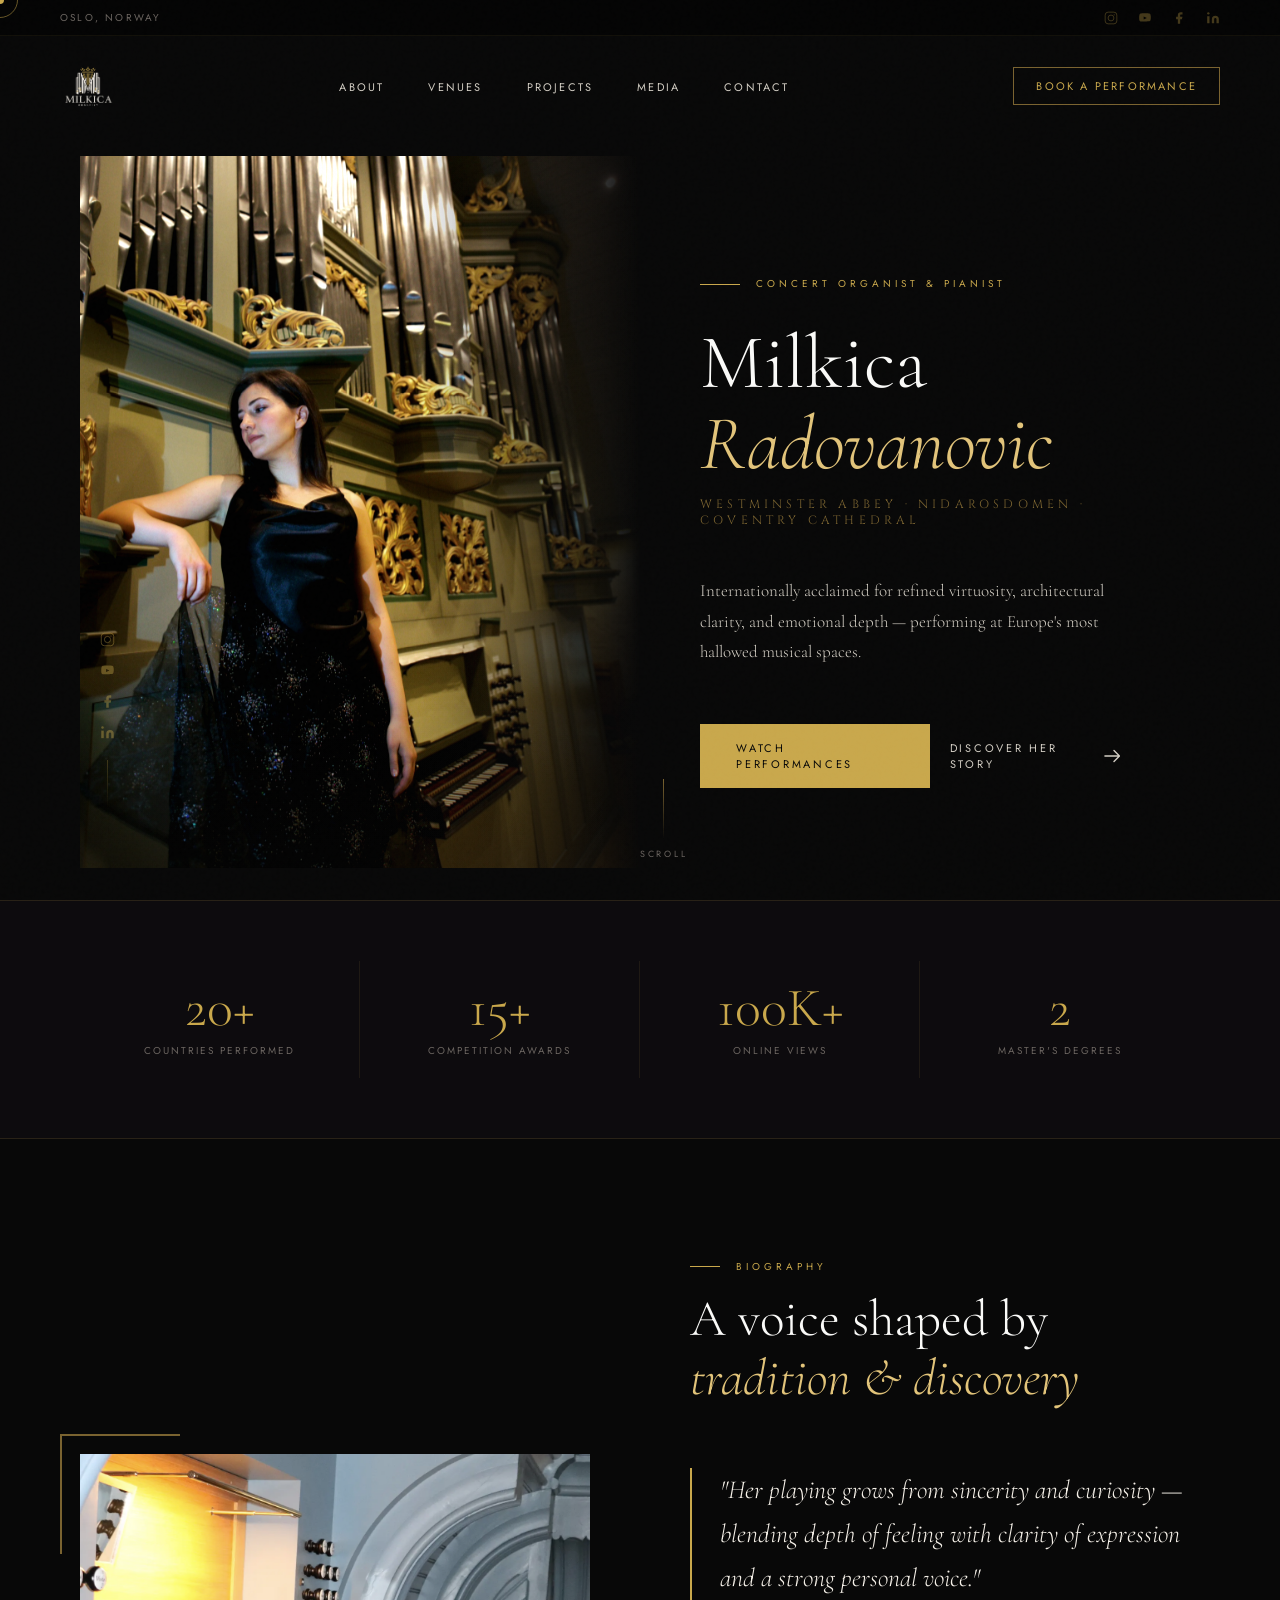
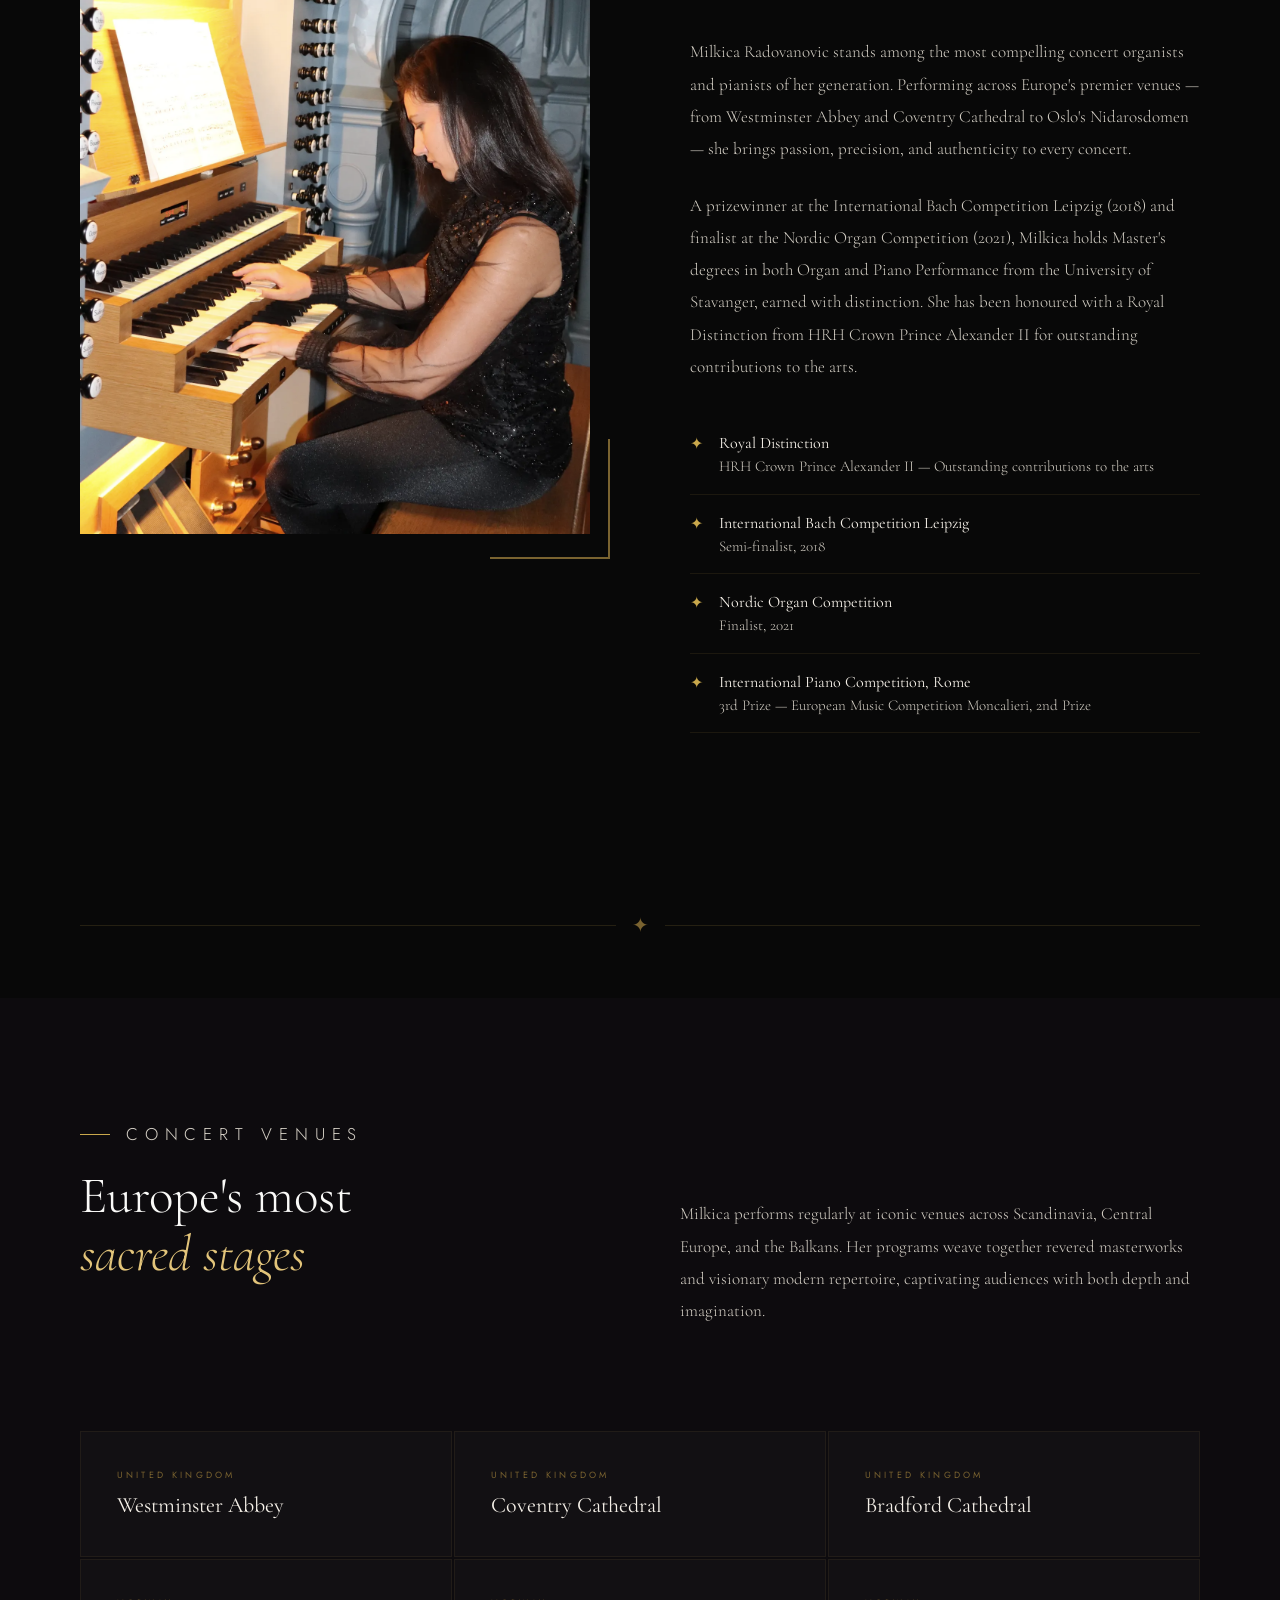
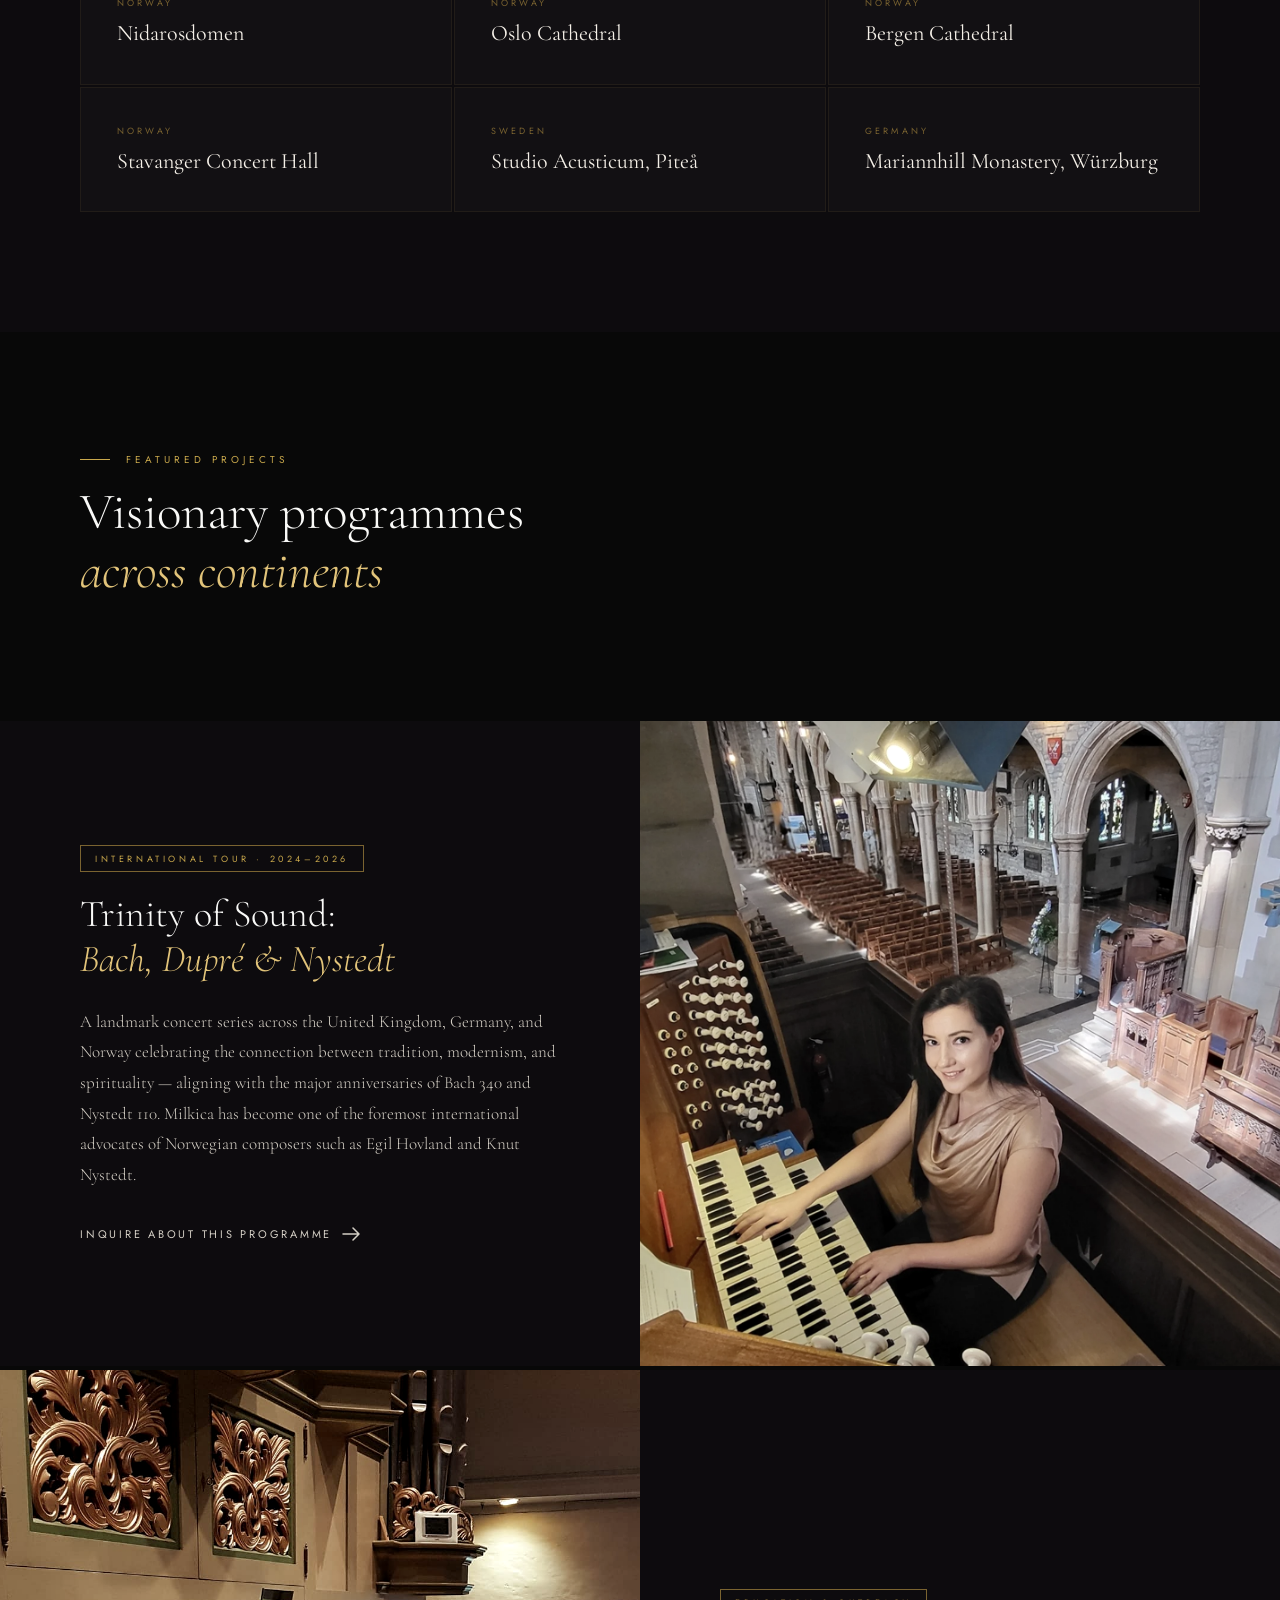
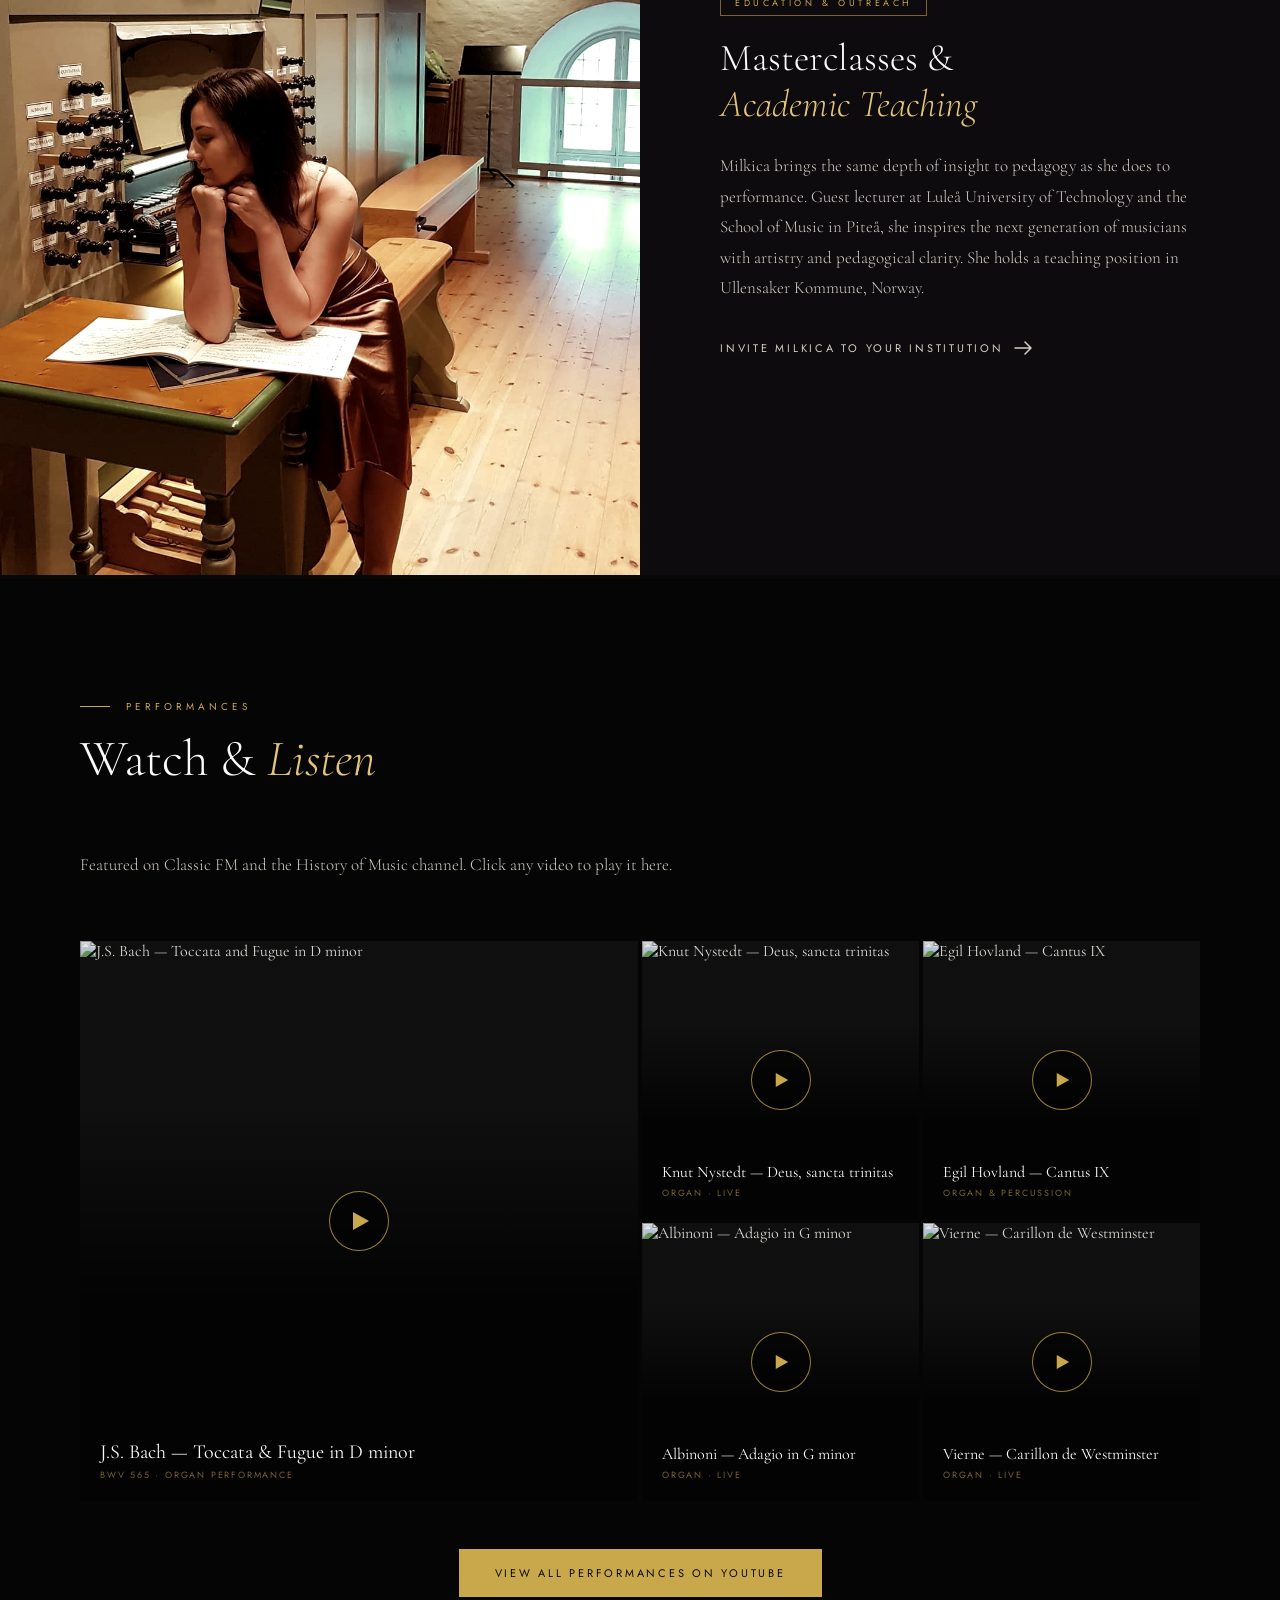
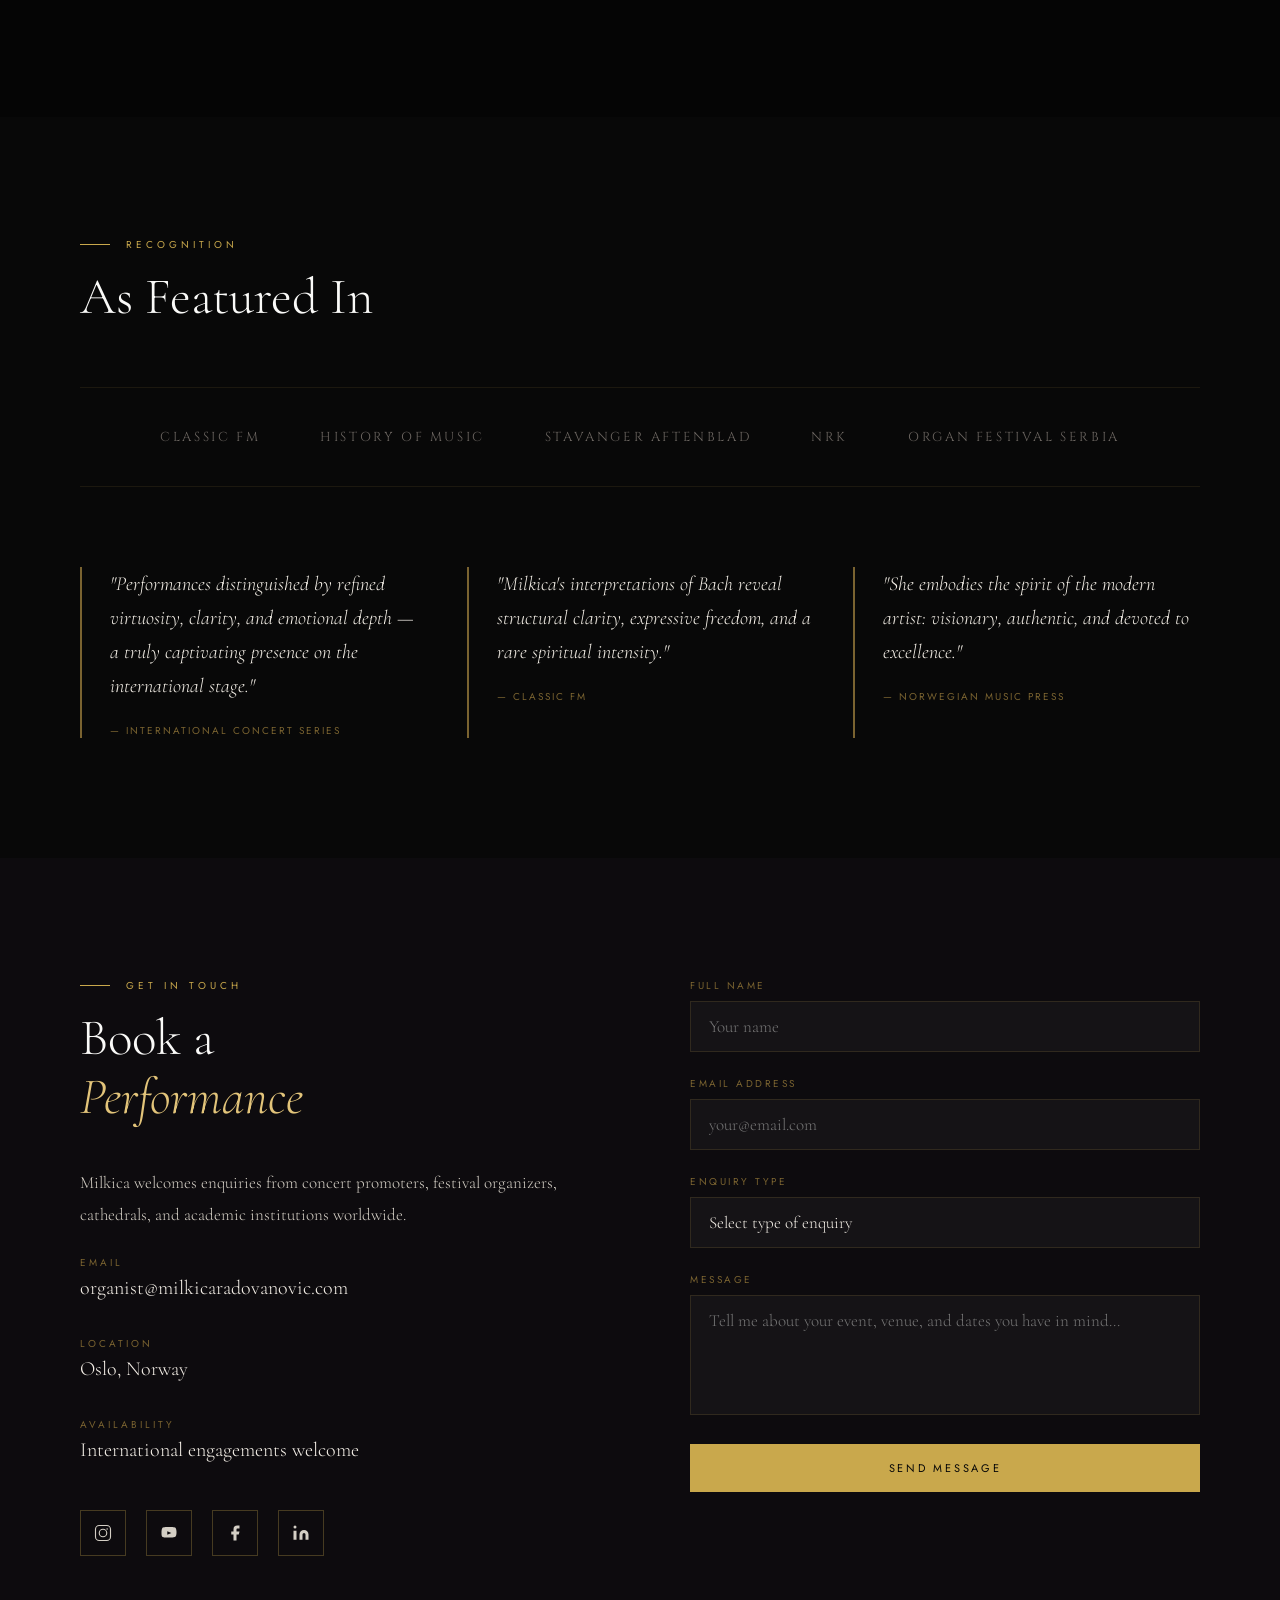
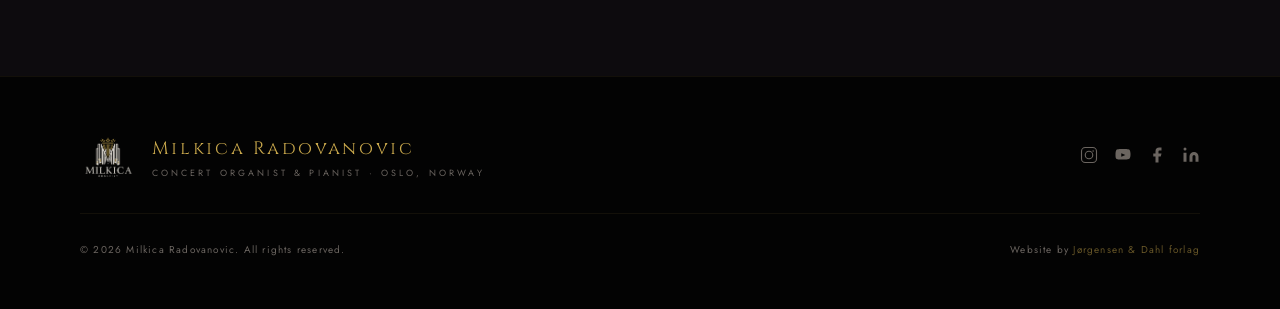
==== commit 763caf89: "Add files via upload" ====
--- a/index.html
+++ b/index.html
@@ -10,6 +10,11 @@
   <link rel="preconnect" href="https://fonts.gstatic.com" crossorigin>
   <link href="https://fonts.googleapis.com/css2?family=Cormorant+Garamond:ital,wght@0,300;0,400;0,500;0,600;1,300;1,400;1,500&family=Cinzel:wght@400;500;600&family=Jost:wght@200;300;400&display=swap" rel="stylesheet">
   <link rel="stylesheet" href="style.css">
+  <link rel="icon" type="image/x-icon" href="favicon.ico">
+  <link rel="icon" type="image/png" sizes="32x32" href="favicon-32x32.png">
+  <link rel="icon" type="image/png" sizes="16x16" href="favicon-16x16.png">
+  <link rel="apple-touch-icon" sizes="180x180" href="apple-touch-icon.png">
+  <link rel="icon" type="image/png" sizes="192x192" href="favicon-192x192.png">
 </head>
 <body>
 
@@ -54,7 +59,7 @@
 <!-- HERO -->
 <section class="hero" id="home">
   <div class="hero-image-side">
-    <img src="./images/1.webp" alt="Milkica Radovanovic at the organ">
+    <img src="./images/7.jpg" alt="Milkica Radovanovic at the organ">
     <div class="hero-social-strip">
       <a href="https://www.instagram.com/milkica_organist/" target="_blank" rel="noopener" aria-label="Instagram">
         <svg width="15" height="15" viewBox="0 0 24 24" fill="none" stroke="currentColor" stroke-width="1.5"><rect x="2" y="2" width="20" height="20" rx="5"/><circle cx="12" cy="12" r="5"/><circle cx="17.5" cy="6.5" r="1" fill="currentColor" stroke="none"/></svg>
@@ -274,12 +279,10 @@
   </p>
   <div class="media-layout">
 
-    <!-- FEATURED LARGE — Bach Toccata & Fugue -->
+    <!-- FEATURED LARGE -->
     <div class="media-featured">
       <div class="media-card" data-video-id="BbirBKmt4lo">
-        <div class="media-iframe-layer">
-          <iframe src="" allow="accelerometer; autoplay; clipboard-write; encrypted-media; gyroscope; picture-in-picture; web-share" allowfullscreen referrerpolicy="strict-origin-when-cross-origin"></iframe>
-        </div>
+        <div class="media-iframe-layer"></div>
         <div class="media-thumb-layer">
           <img class="media-thumbnail" src="https://img.youtube.com/vi/BbirBKmt4lo/0.jpg" alt="J.S. Bach — Toccata and Fugue in D minor">
           <div class="media-overlay">
@@ -291,44 +294,35 @@
       </div>
     </div>
 
-    <!-- 2x2 GRID RIGHT -->
+    <!-- 2x2 GRID -->
     <div class="media-small-grid">
 
-      <!-- AwDxQUMySqE -->
       <div class="media-card" data-video-id="AwDxQUMySqE">
-        <div class="media-iframe-layer">
-          <iframe src="" allow="accelerometer; autoplay; clipboard-write; encrypted-media; gyroscope; picture-in-picture; web-share" allowfullscreen referrerpolicy="strict-origin-when-cross-origin"></iframe>
-        </div>
+        <div class="media-iframe-layer"></div>
         <div class="media-thumb-layer">
-          <img class="media-thumbnail" src="https://img.youtube.com/vi/AwDxQUMySqE/0.jpg" alt="Milkica Radovanovic — Organ Performance">
+          <img class="media-thumbnail" src="https://img.youtube.com/vi/AwDxQUMySqE/0.jpg" alt="Knut Nystedt — Deus, sancta trinitas">
           <div class="media-overlay">
             <div class="play-btn"><svg width="14" height="16" viewBox="0 0 18 20"><path d="M1 1L17 10L1 19V1Z"/></svg></div>
-            <div class="media-title">Organ Performance</div>
-            <div class="media-sub">Live · Concert</div>
-          </div>
-        </div>
-      </div>
-
-      <!-- qUz3gBSykCA -->
+            <div class="media-title">Knut Nystedt — Deus, sancta trinitas</div>
+            <div class="media-sub">Organ · Live</div>
+          </div>
+        </div>
+      </div>
+
       <div class="media-card" data-video-id="qUz3gBSykCA">
-        <div class="media-iframe-layer">
-          <iframe src="" allow="accelerometer; autoplay; clipboard-write; encrypted-media; gyroscope; picture-in-picture; web-share" allowfullscreen referrerpolicy="strict-origin-when-cross-origin"></iframe>
-        </div>
+        <div class="media-iframe-layer"></div>
         <div class="media-thumb-layer">
-          <img class="media-thumbnail" src="https://img.youtube.com/vi/qUz3gBSykCA/0.jpg" alt="Milkica Radovanovic — Organ Performance">
+          <img class="media-thumbnail" src="https://img.youtube.com/vi/qUz3gBSykCA/0.jpg" alt="Egil Hovland — Cantus IX">
           <div class="media-overlay">
             <div class="play-btn"><svg width="14" height="16" viewBox="0 0 18 20"><path d="M1 1L17 10L1 19V1Z"/></svg></div>
-            <div class="media-title">Organ Performance</div>
-            <div class="media-sub">Live · Concert</div>
-          </div>
-        </div>
-      </div>
-
-      <!-- vex5jKRZ_x4 — Albinoni Adagio -->
+            <div class="media-title">Egil Hovland — Cantus IX</div>
+            <div class="media-sub">Organ &amp; Percussion</div>
+          </div>
+        </div>
+      </div>
+
       <div class="media-card" data-video-id="vex5jKRZ_x4">
-        <div class="media-iframe-layer">
-          <iframe src="" allow="accelerometer; autoplay; clipboard-write; encrypted-media; gyroscope; picture-in-picture; web-share" allowfullscreen referrerpolicy="strict-origin-when-cross-origin"></iframe>
-        </div>
+        <div class="media-iframe-layer"></div>
         <div class="media-thumb-layer">
           <img class="media-thumbnail" src="https://img.youtube.com/vi/vex5jKRZ_x4/0.jpg" alt="Albinoni — Adagio in G minor">
           <div class="media-overlay">
@@ -339,17 +333,14 @@
         </div>
       </div>
 
-      <!-- bMS5DbWm6RI -->
       <div class="media-card" data-video-id="bMS5DbWm6RI">
-        <div class="media-iframe-layer">
-          <iframe src="" allow="accelerometer; autoplay; clipboard-write; encrypted-media; gyroscope; picture-in-picture; web-share" allowfullscreen referrerpolicy="strict-origin-when-cross-origin"></iframe>
-        </div>
+        <div class="media-iframe-layer"></div>
         <div class="media-thumb-layer">
-          <img class="media-thumbnail" src="https://img.youtube.com/vi/bMS5DbWm6RI/0.jpg" alt="Milkica Radovanovic — Organ Recital">
+          <img class="media-thumbnail" src="https://img.youtube.com/vi/bMS5DbWm6RI/0.jpg" alt="Vierne — Carillon de Westminster">
           <div class="media-overlay">
             <div class="play-btn"><svg width="14" height="16" viewBox="0 0 18 20"><path d="M1 1L17 10L1 19V1Z"/></svg></div>
-            <div class="media-title">Organ Recital</div>
-            <div class="media-sub">Live · Cathedral</div>
+            <div class="media-title">Vierne — Carillon de Westminster</div>
+            <div class="media-sub">Organ · Live</div>
           </div>
         </div>
       </div>
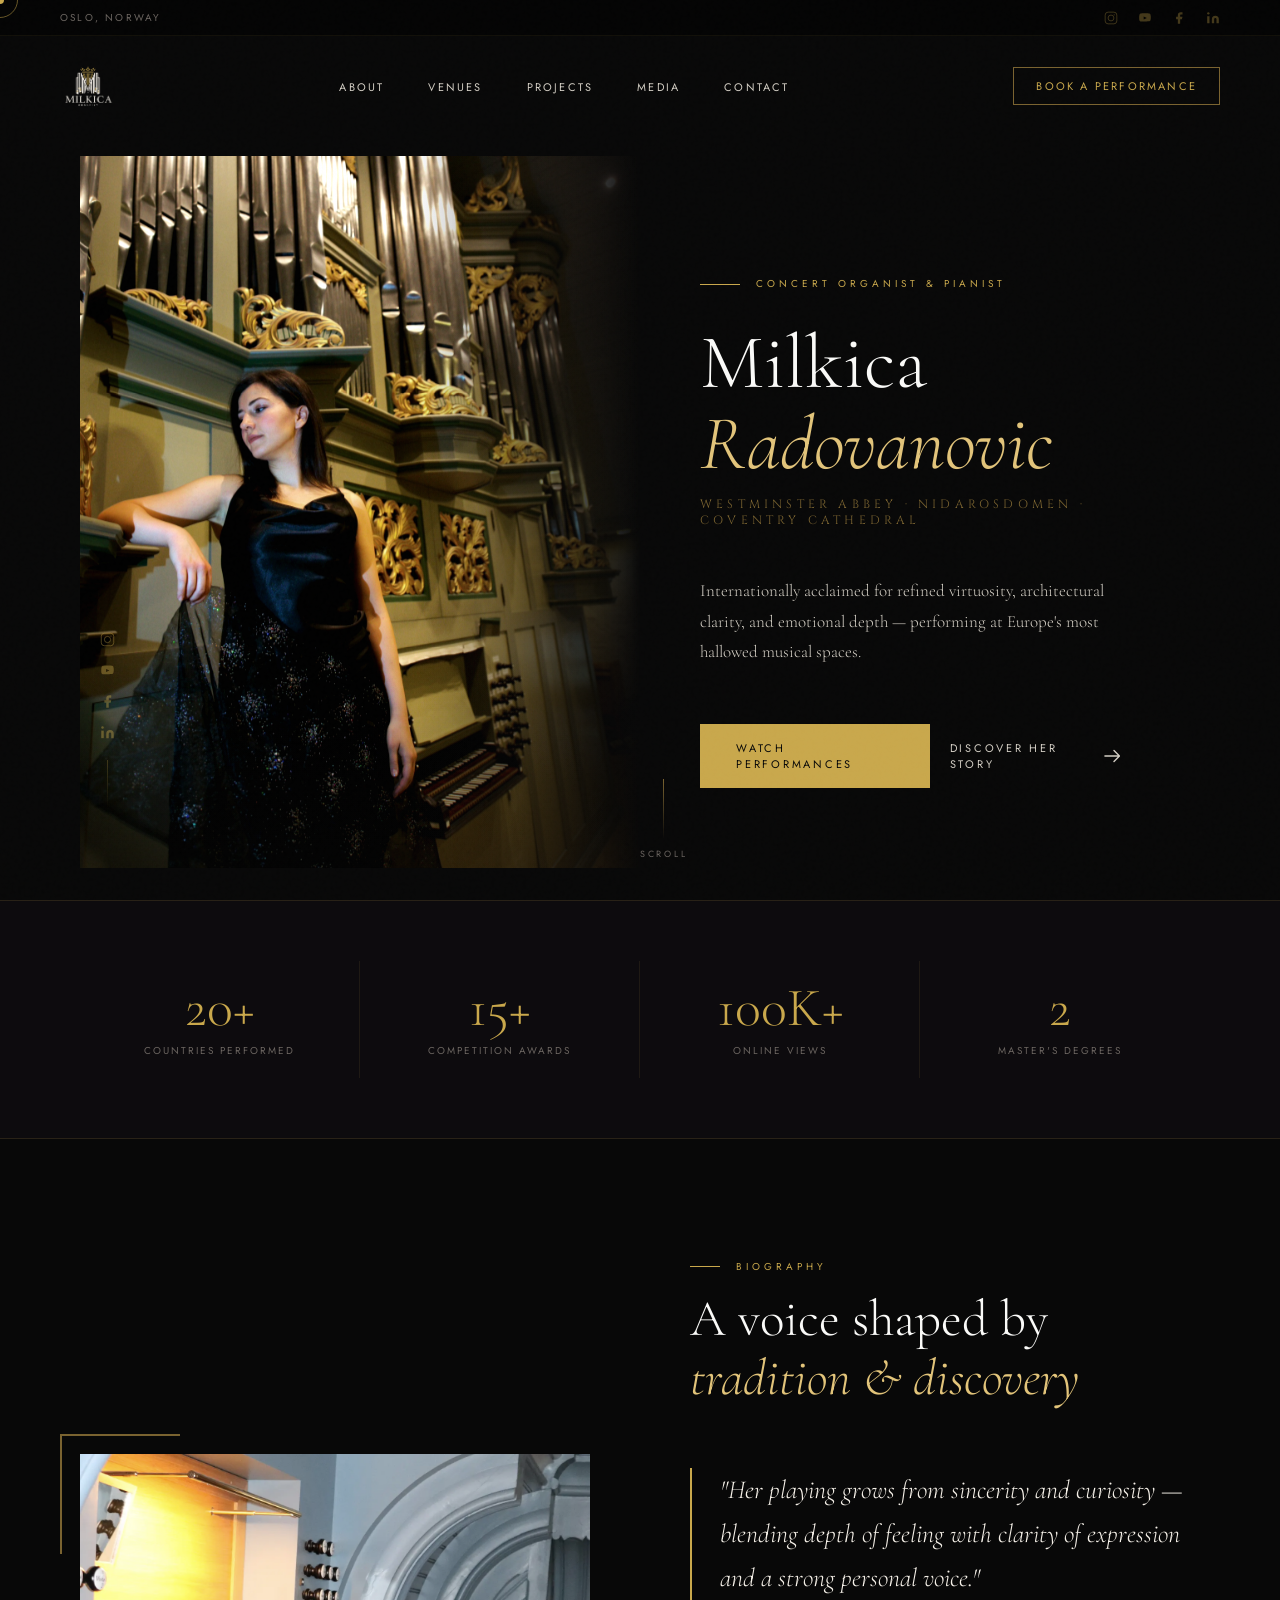
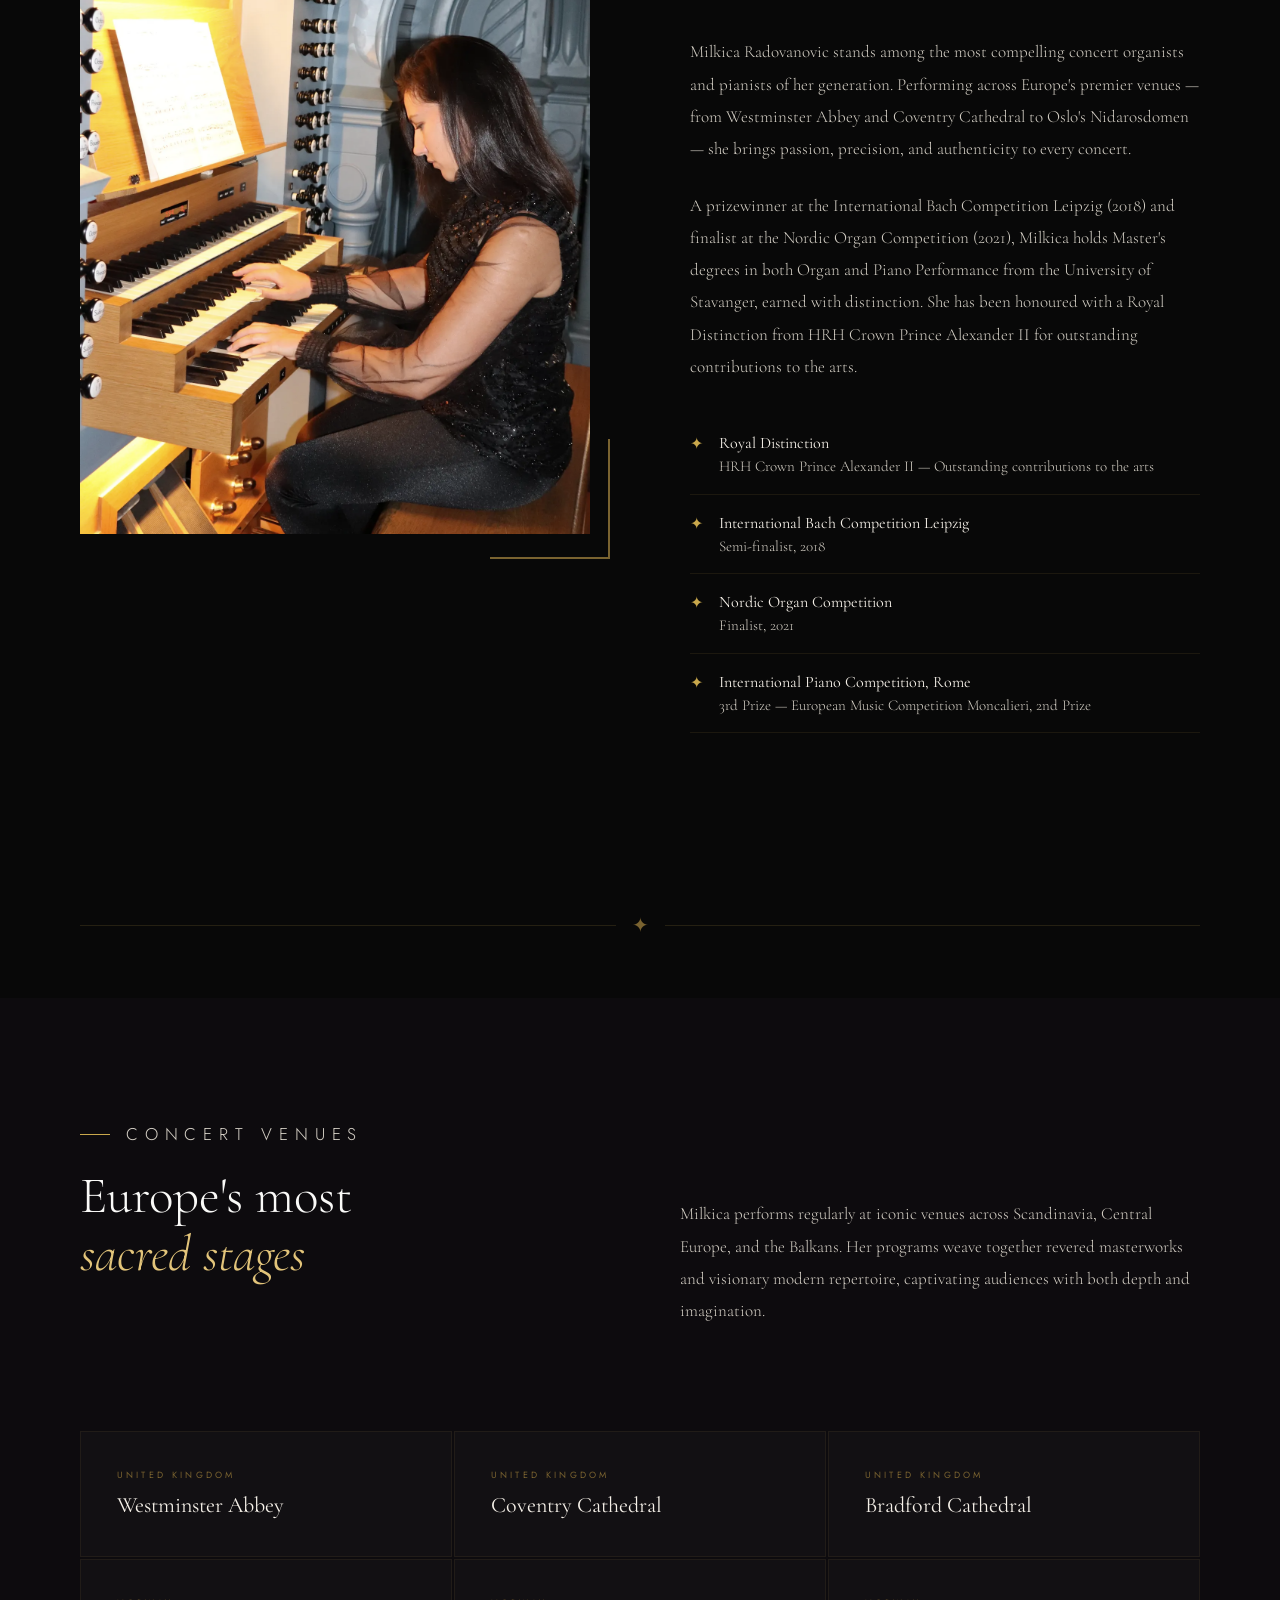
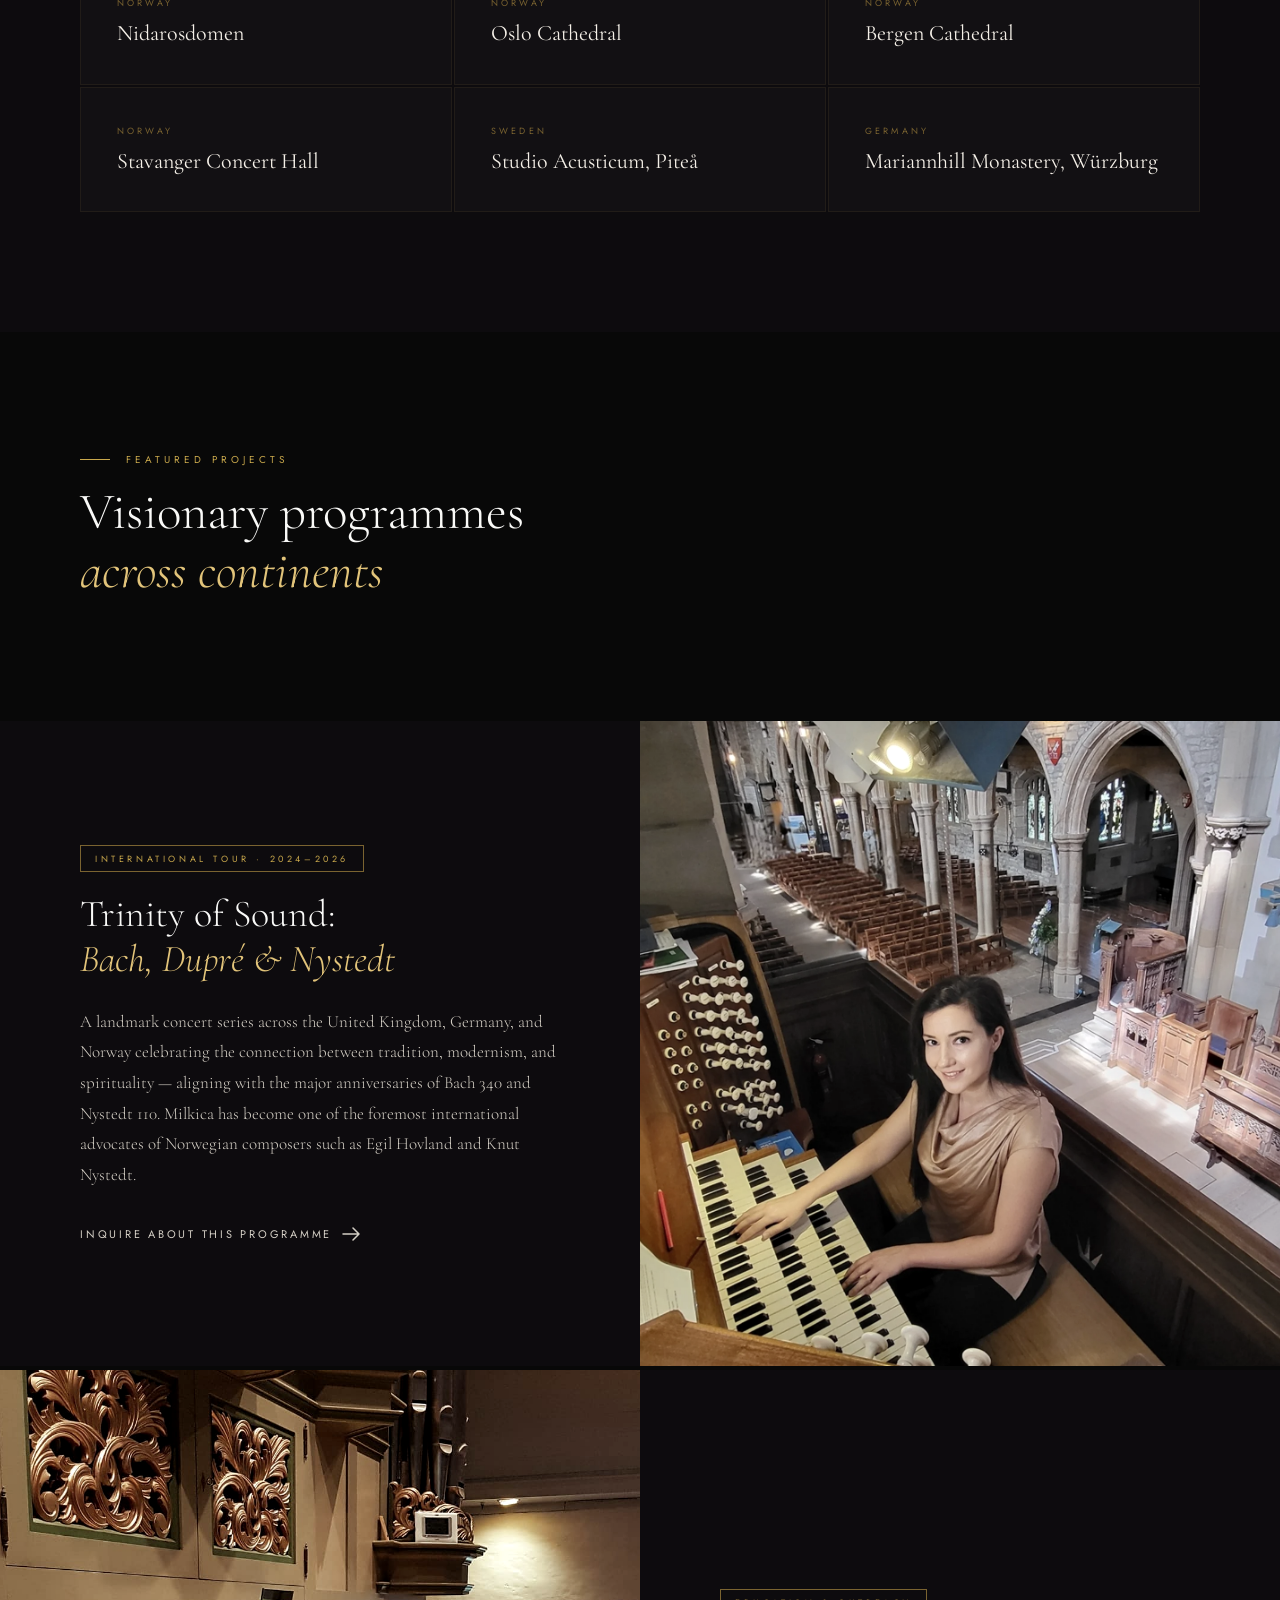
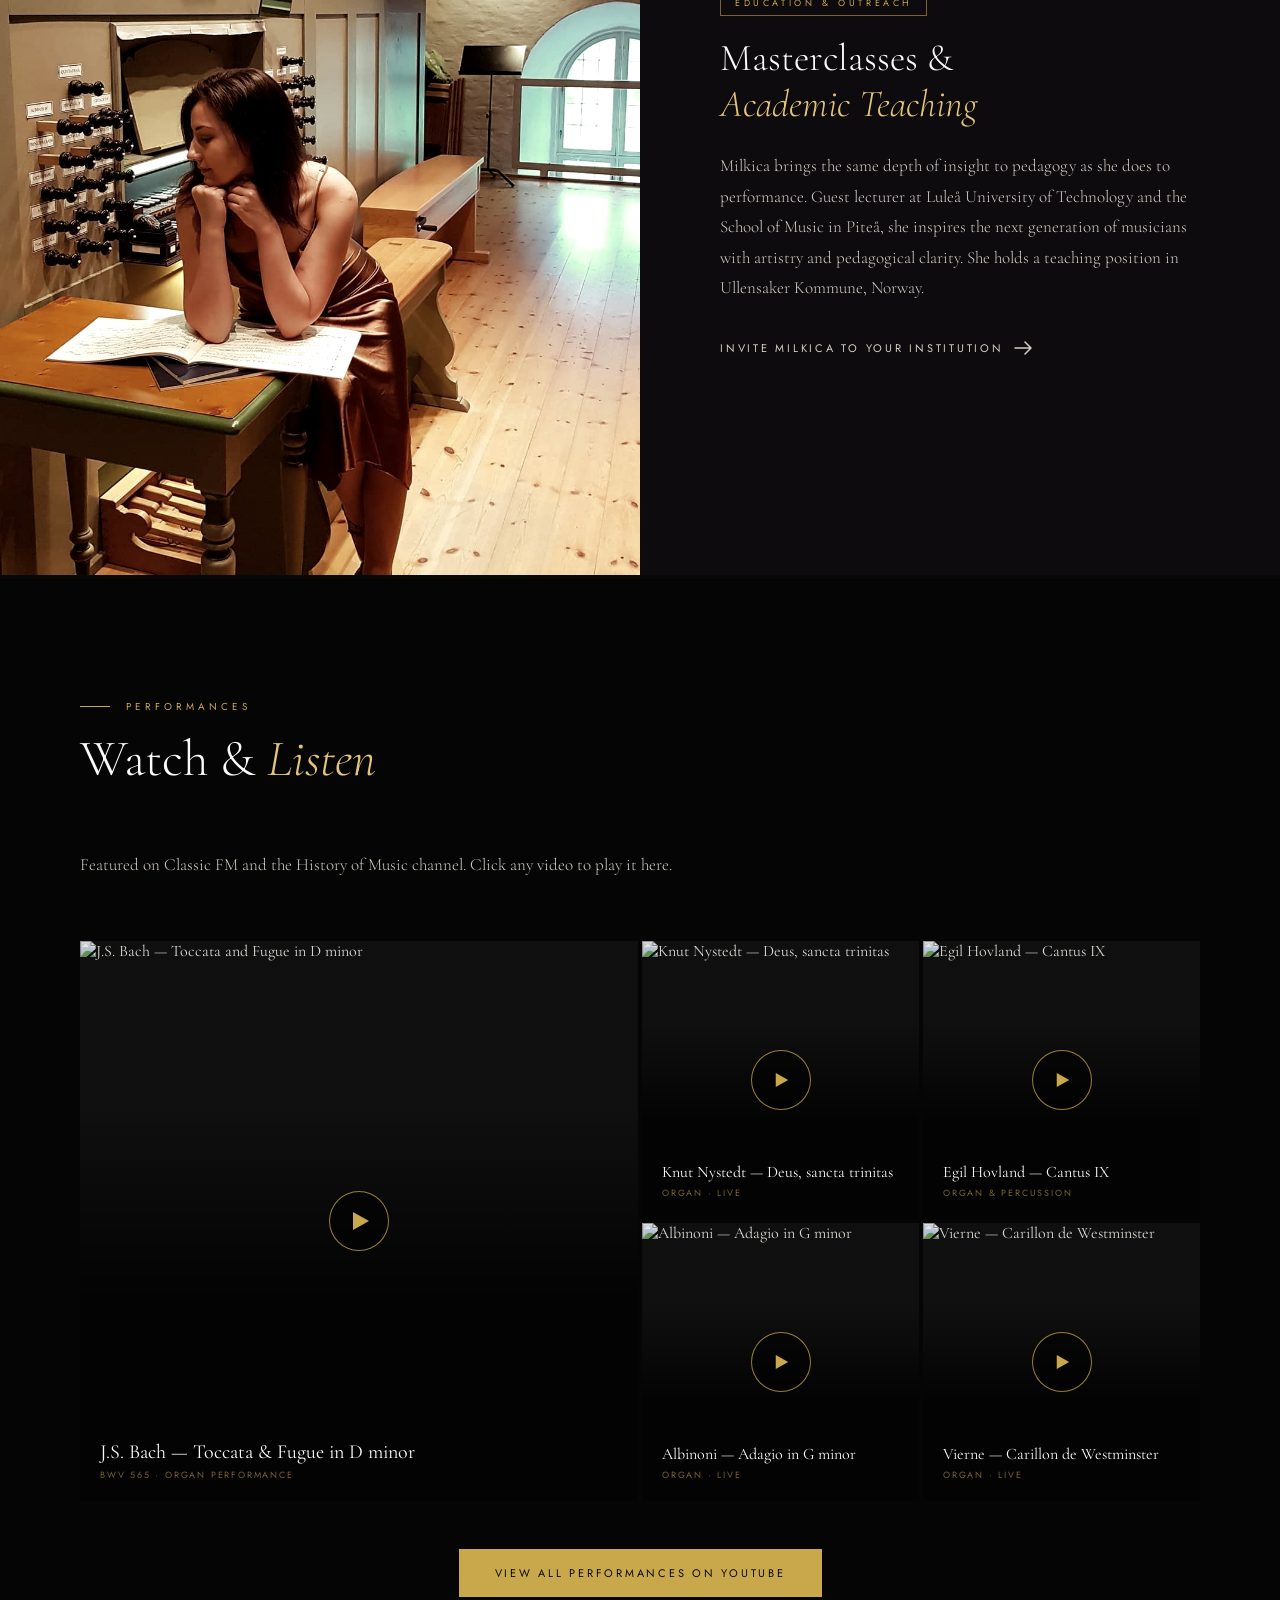
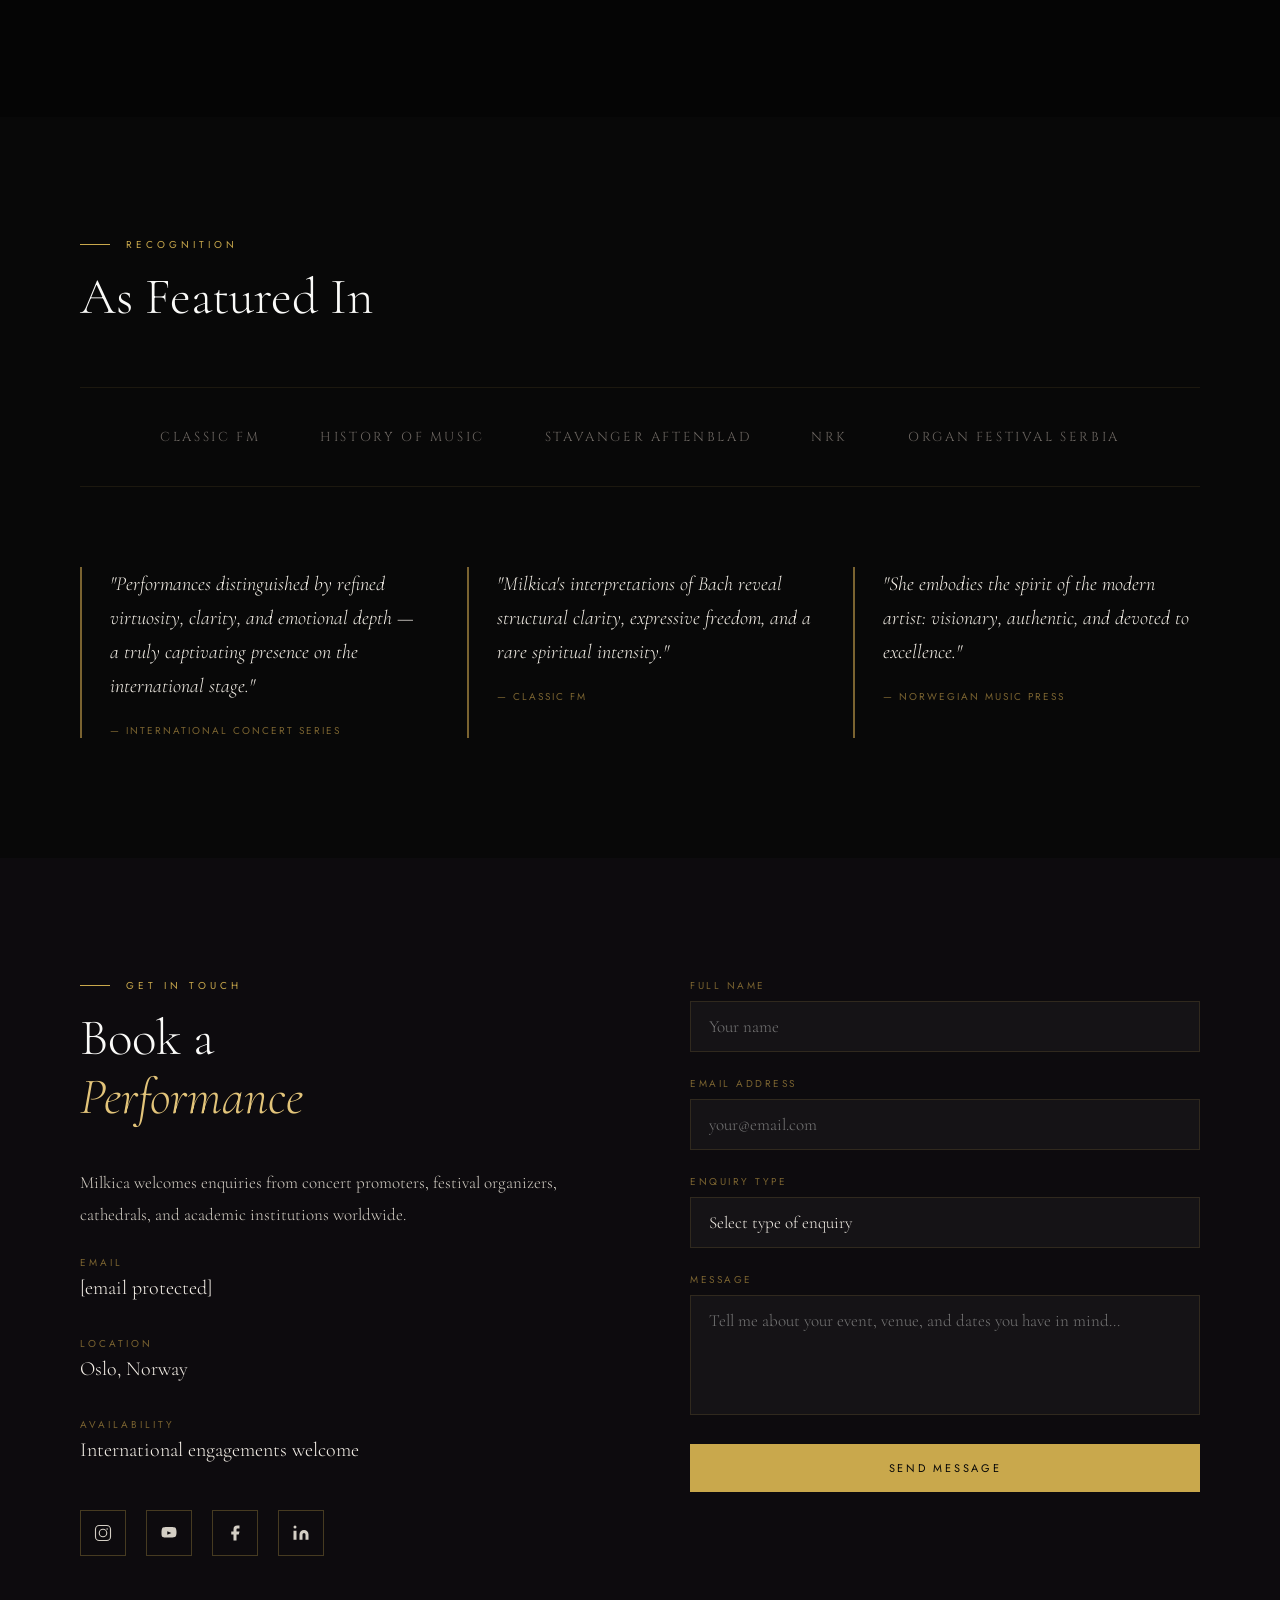
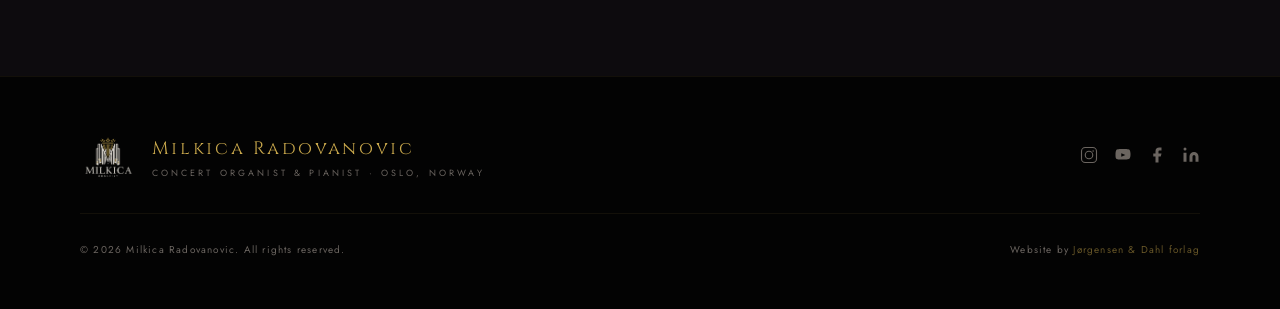
==== commit 118fbb22: "Add files via upload" ====
--- a/index.html
+++ b/index.html
@@ -1,4 +1,3 @@
-
 <!DOCTYPE html>
 <html lang="en">
 <head>
@@ -54,7 +53,24 @@
     <li><a href="#contact">Contact</a></li>
   </ul>
   <a href="#contact" class="nav-cta">Book a Performance</a>
+  <button class="hamburger" id="hamburger" aria-label="Open menu" aria-expanded="false">
+    <span></span>
+    <span></span>
+    <span></span>
+  </button>
 </nav>
+
+<!-- MOBILE NAV DRAWER -->
+<div class="mobile-nav" id="mobileNav" aria-hidden="true">
+  <ul>
+    <li><a href="#about">About</a></li>
+    <li><a href="#venues">Venues</a></li>
+    <li><a href="#projects">Projects</a></li>
+    <li><a href="#media">Media</a></li>
+    <li><a href="#contact">Contact</a></li>
+  </ul>
+  <a href="#contact" class="mobile-nav-cta">Book a Performance</a>
+</div>
 
 <!-- HERO -->
 <section class="hero" id="home">
@@ -404,7 +420,7 @@
     <div class="contact-detail reveal">
       <div class="contact-detail-label">Email</div>
       <div class="contact-detail-value">
-        <a href="mailto:organist@milkicaradovanovic.com">organist@milkicaradovanovic.com</a>
+        <a href="/cdn-cgi/l/email-protection#1679647177787f6562567b7f7a7d7f75776477727960777879607f753875797b"><span class="__cf_email__" data-cfemail="5e312c393f30372d2a1e33373235373d3f2c3f3a31283f303128373d703d3133">[email&#160;protected]</span></a>
       </div>
     </div>
     <div class="contact-detail reveal">
--- a/style.css
+++ b/style.css
@@ -82,7 +82,9 @@
 }
 .top-bar-social a:hover { color: var(--gold); }
 
-/* NAV — sits below the 36px top bar */
+/* Hide hamburger on desktop */
+.hamburger { display: none; }
+.mobile-nav { display: none; }
 nav {
   position: fixed; top: 36px; left: 0; right: 0;
   padding: 22px 60px;
@@ -487,44 +489,8 @@
 }
 .media-iframe-layer { position: absolute; inset: 0; z-index: 1; }
 .media-iframe-layer iframe { width: 100%; height: 100%; border: none; display: block; }
-.media-close-btn, .media-expand-btn {
-  position: absolute; top: 10px; z-index: 6;
-  background: rgba(0,0,0,0.65); border: 1px solid rgba(201,168,76,0.35);
-  color: var(--cream-dim); width: 32px; height: 32px;
-  display: none; align-items: center; justify-content: center;
-  cursor: pointer; transition: all 0.2s ease;
-}
-.media-close-btn { left: 10px; }
-.media-expand-btn { right: 10px; }
-.media-card.playing .media-close-btn,
-.media-card.playing .media-expand-btn { display: flex; }
-.media-close-btn:hover { background: rgba(255,80,80,0.3); color: #fff; }
-.media-expand-btn:hover { background: var(--gold); border-color: var(--gold); color: var(--black); }
-
-/* FULLSCREEN MODAL */
-.video-modal {
-  display: none; position: fixed; inset: 0; z-index: 9995;
-  align-items: center; justify-content: center;
-  background: rgba(0,0,0,0.96); backdrop-filter: blur(10px); padding: 32px;
-}
-.video-modal.open { display: flex; }
-.video-modal-inner { position: relative; width: 100%; max-width: 1100px; }
-.video-modal-inner::before { content: ''; display: block; padding-top: 56.25%; }
-.video-modal-inner iframe { position: absolute; inset: 0; width: 100%; height: 100%; border: none; }
-.video-modal-close {
-  position: absolute; top: -44px; right: 0;
-  background: none; border: none; color: var(--cream-dim);
-  font-family: 'Jost', sans-serif; font-size: 11px;
-  letter-spacing: 0.25em; text-transform: uppercase;
-  cursor: pointer; display: flex; align-items: center; gap: 10px;
-  transition: color 0.3s ease; padding: 0;
-}
-.video-modal-close:hover { color: var(--gold); }
-.video-modal-title {
-  position: absolute; bottom: -38px; left: 0;
-  font-family: 'Cormorant Garamond', serif; font-size: 16px;
-  font-style: italic; color: var(--cream-dim);
-}
+/* When playing, thumb fades to reveal iframe — YouTube controls handle the rest */
+.media-card.playing .media-thumb-layer { opacity: 0; pointer-events: none; }
 
 /* PRESS */
 .press-logos {
@@ -673,35 +639,173 @@
 
 /* MOBILE */
 @media (max-width: 900px) {
+
+  /* TOP BAR — hidden on mobile */
   .top-bar { display: none; }
   .hero-social-strip { display: none; }
-  nav { top: 0; padding: 24px 28px; }
-  nav.scrolled { top: 0; padding: 16px 28px; }
-  .hero { height: 100vh; margin-top: 0; grid-template-columns: 1fr; }
+
+  /* NAV — sits at top (no top bar), hamburger replaces links */
+  nav { top: 0; padding: 16px 24px; background: rgba(8,8,8,0.95); backdrop-filter: blur(16px); }
+  nav.scrolled { top: 0; padding: 14px 24px; }
+  .nav-logo-img { height: 44px; }
   .nav-links, .nav-cta { display: none; }
-  .hero { grid-template-columns: 1fr; min-height: auto; }
-  .hero-image-side { height: 65vw; max-height: 400px; }
-  .hero-image-side::after { background: linear-gradient(to bottom, transparent 40%, var(--black) 100%); }
-  .hero-content { padding: 48px 28px 80px; }
-  .stats-band { grid-template-columns: repeat(2,1fr); padding: 40px 28px; }
-  .stat { border-right: none; border-bottom: 1px solid rgba(201,168,76,0.1); }
-  section { padding: 80px 28px; }
-  .about { grid-template-columns: 1fr; gap: 48px; }
-  .venues-intro { grid-template-columns: 1fr; gap: 24px; }
+
+  /* HAMBURGER BUTTON */
+  .hamburger {
+    display: flex;
+    flex-direction: column;
+    justify-content: center;
+    gap: 5px;
+    width: 36px; height: 36px;
+    background: none;
+    border: none;
+    cursor: pointer;
+    padding: 4px;
+    z-index: 1100;
+    position: relative;
+  }
+  .hamburger span {
+    display: block;
+    width: 22px; height: 1.5px;
+    background: var(--cream-dim);
+    transition: all 0.3s ease;
+    transform-origin: center;
+  }
+  .hamburger.open span:nth-child(1) { transform: translateY(6.5px) rotate(45deg); background: var(--gold); }
+  .hamburger.open span:nth-child(2) { opacity: 0; transform: scaleX(0); }
+  .hamburger.open span:nth-child(3) { transform: translateY(-6.5px) rotate(-45deg); background: var(--gold); }
+
+  /* MOBILE NAV DRAWER */
+  .mobile-nav {
+    display: block;
+    position: fixed;
+    top: 0; left: 0; right: 0;
+    background: rgba(8,8,8,0.98);
+    backdrop-filter: blur(20px);
+    z-index: 1050;
+    padding: 90px 32px 40px;
+    transform: translateY(-100%);
+    transition: transform 0.4s cubic-bezier(0.16, 1, 0.3, 1);
+    border-bottom: 1px solid rgba(201,168,76,0.15);
+  }
+  .mobile-nav.open { transform: translateY(0); }
+  .mobile-nav ul {
+    list-style: none;
+    display: flex;
+    flex-direction: column;
+    gap: 0;
+    margin-bottom: 32px;
+  }
+  .mobile-nav ul li a {
+    font-family: 'Cinzel', serif;
+    font-size: 22px;
+    letter-spacing: 0.12em;
+    color: var(--cream);
+    text-decoration: none;
+    display: block;
+    padding: 16px 0;
+    border-bottom: 1px solid rgba(201,168,76,0.08);
+    transition: color 0.3s ease;
+  }
+  .mobile-nav ul li a:hover { color: var(--gold); }
+  .mobile-nav .mobile-nav-cta {
+    font-family: 'Jost', sans-serif;
+    font-size: 11px;
+    letter-spacing: 0.25em;
+    text-transform: uppercase;
+    background: var(--gold);
+    color: var(--black);
+    padding: 14px 28px;
+    text-decoration: none;
+    display: inline-block;
+    margin-top: 8px;
+  }
+
+  /* HERO — image top, content below, fits viewport cleanly */
+  .hero {
+    height: auto;
+    min-height: 100svh;
+    margin-top: 0;
+    grid-template-columns: 1fr;
+    grid-template-rows: 50vw auto;
+    max-height: none;
+  }
+  .hero-image-side {
+    height: 50vw;
+    min-height: 220px;
+    max-height: 340px;
+  }
+  .hero-image-side::after {
+    background: linear-gradient(to bottom, rgba(8,8,8,0.3) 0%, transparent 30%, var(--black) 100%);
+  }
+  .hero-content {
+    padding: 32px 24px 60px;
+    justify-content: flex-start;
+  }
+  .hero-title { font-size: clamp(40px, 10vw, 64px); }
+  .hero-subtitle { font-size: 10px; letter-spacing: 0.2em; margin-bottom: 24px; }
+  .hero-bio { font-size: 15px; margin-bottom: 36px; }
+  .hero-eyebrow { margin-bottom: 16px; }
+  .scroll-indicator { display: none; }
+
+  /* STATS */
+  .stats-band { grid-template-columns: repeat(2,1fr); padding: 32px 24px; }
+  .stat { border-right: none; border-bottom: 1px solid rgba(201,168,76,0.1); padding: 16px 8px; }
+  .stat-number { font-size: 38px; }
+
+  /* SECTIONS */
+  section { padding: 64px 24px; }
+  .about { grid-template-columns: 1fr; gap: 40px; }
+  .about-image-wrap::before, .about-image-wrap::after { width: 60px; height: 60px; }
+  .section-title { font-size: clamp(32px, 7vw, 48px); margin-bottom: 36px; }
+
+  /* VENUES — 2 columns instead of 1 to save space */
+  .venues-intro { grid-template-columns: 1fr; gap: 16px; }
+  .venues-intro p { padding-top: 0 !important; }
+  .venues-grid { grid-template-columns: 1fr 1fr; gap: 2px; }
+  .venue-card { padding: 20px 16px; }
+  .venue-name { font-size: 16px; }
+  .venue-country { font-size: 8px; }
+
+  /* PROJECTS */
+  .project-feature { grid-template-columns: 1fr; direction: ltr !important; }
+  .project-image { min-height: 240px; }
+  .project-content { padding: 36px 24px; }
+  .project-title { font-size: 28px; }
+
+  /* MEDIA */
+  .media-layout { grid-template-columns: 1fr; height: auto; gap: 4px; }
+  .media-featured { height: 56vw; min-height: 200px; }
+  .media-small-grid {
+    grid-template-columns: 1fr 1fr;
+    grid-template-rows: auto;
+    height: auto;
+    gap: 4px;
+  }
+  .media-small-grid .media-card { min-height: 28vw; }
+  .media-title { font-size: 13px; }
+  .media-sub { font-size: 8px; }
+  .play-btn { width: 44px; height: 44px; }
+
+  /* PRESS */
+  .press-logos { gap: 24px; padding: 24px 0; flex-wrap: wrap; justify-content: center; }
+  .testimonial-grid { grid-template-columns: 1fr; gap: 32px; }
+
+  /* CONTACT */
+  .contact-section { grid-template-columns: 1fr; gap: 48px; padding: 64px 24px; }
+
+  /* FOOTER */
+  footer { padding: 36px 24px; }
+  .footer-inner { flex-direction: column; align-items: flex-start; gap: 20px; }
+  .footer-bottom { flex-direction: column; align-items: flex-start; gap: 6px; }
+  .footer-credit { text-align: left; }
+  .footer-logo-img { height: 44px; }
+  .gold-divider { padding: 32px 24px; }
+}
+
+/* Extra small screens */
+@media (max-width: 420px) {
   .venues-grid { grid-template-columns: 1fr; }
-  .project-feature { grid-template-columns: 1fr; direction: ltr !important; }
-  .project-image { min-height: 280px; }
-  .project-content { padding: 48px 28px; }
-  .media-layout { grid-template-columns: 1fr; height: auto; }
-  .media-featured { height: 260px; }
-  .media-small-grid { height: auto; grid-template-rows: auto; }
-  .media-small-grid .media-card { min-height: 160px; }
-  .testimonial-grid { grid-template-columns: 1fr; }
-  .contact-section { grid-template-columns: 1fr; gap: 60px; padding: 80px 28px; }
-  footer { padding: 40px 28px; }
-  .footer-inner { flex-direction: column; align-items: flex-start; gap: 20px; }
-  .footer-bottom { flex-direction: column; align-items: flex-start; gap: 8px; }
-  .footer-credit { text-align: left; }
-  .gold-divider { padding: 40px 28px; }
-  .press-logos { gap: 32px; padding: 28px 0; }
-}
+  .stats-band { grid-template-columns: 1fr 1fr; }
+  .hero-title { font-size: 36px; }
+}
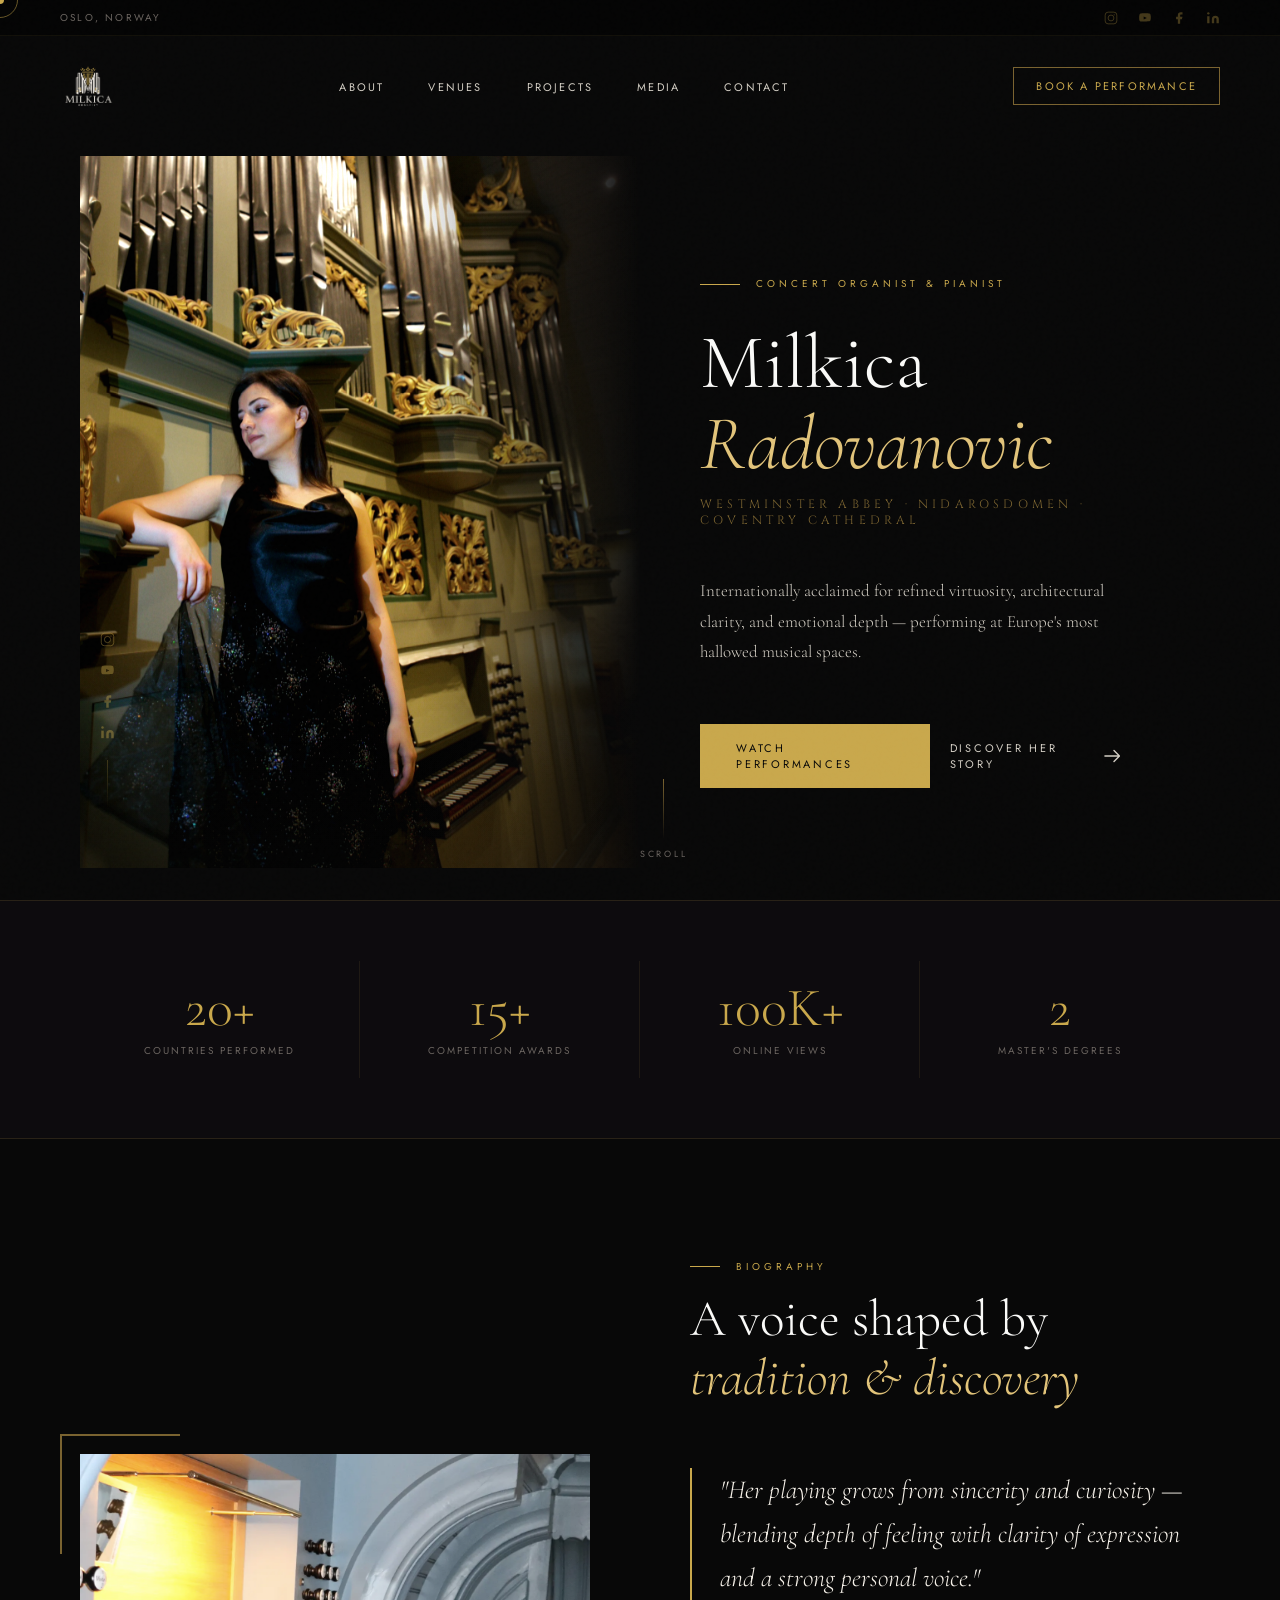
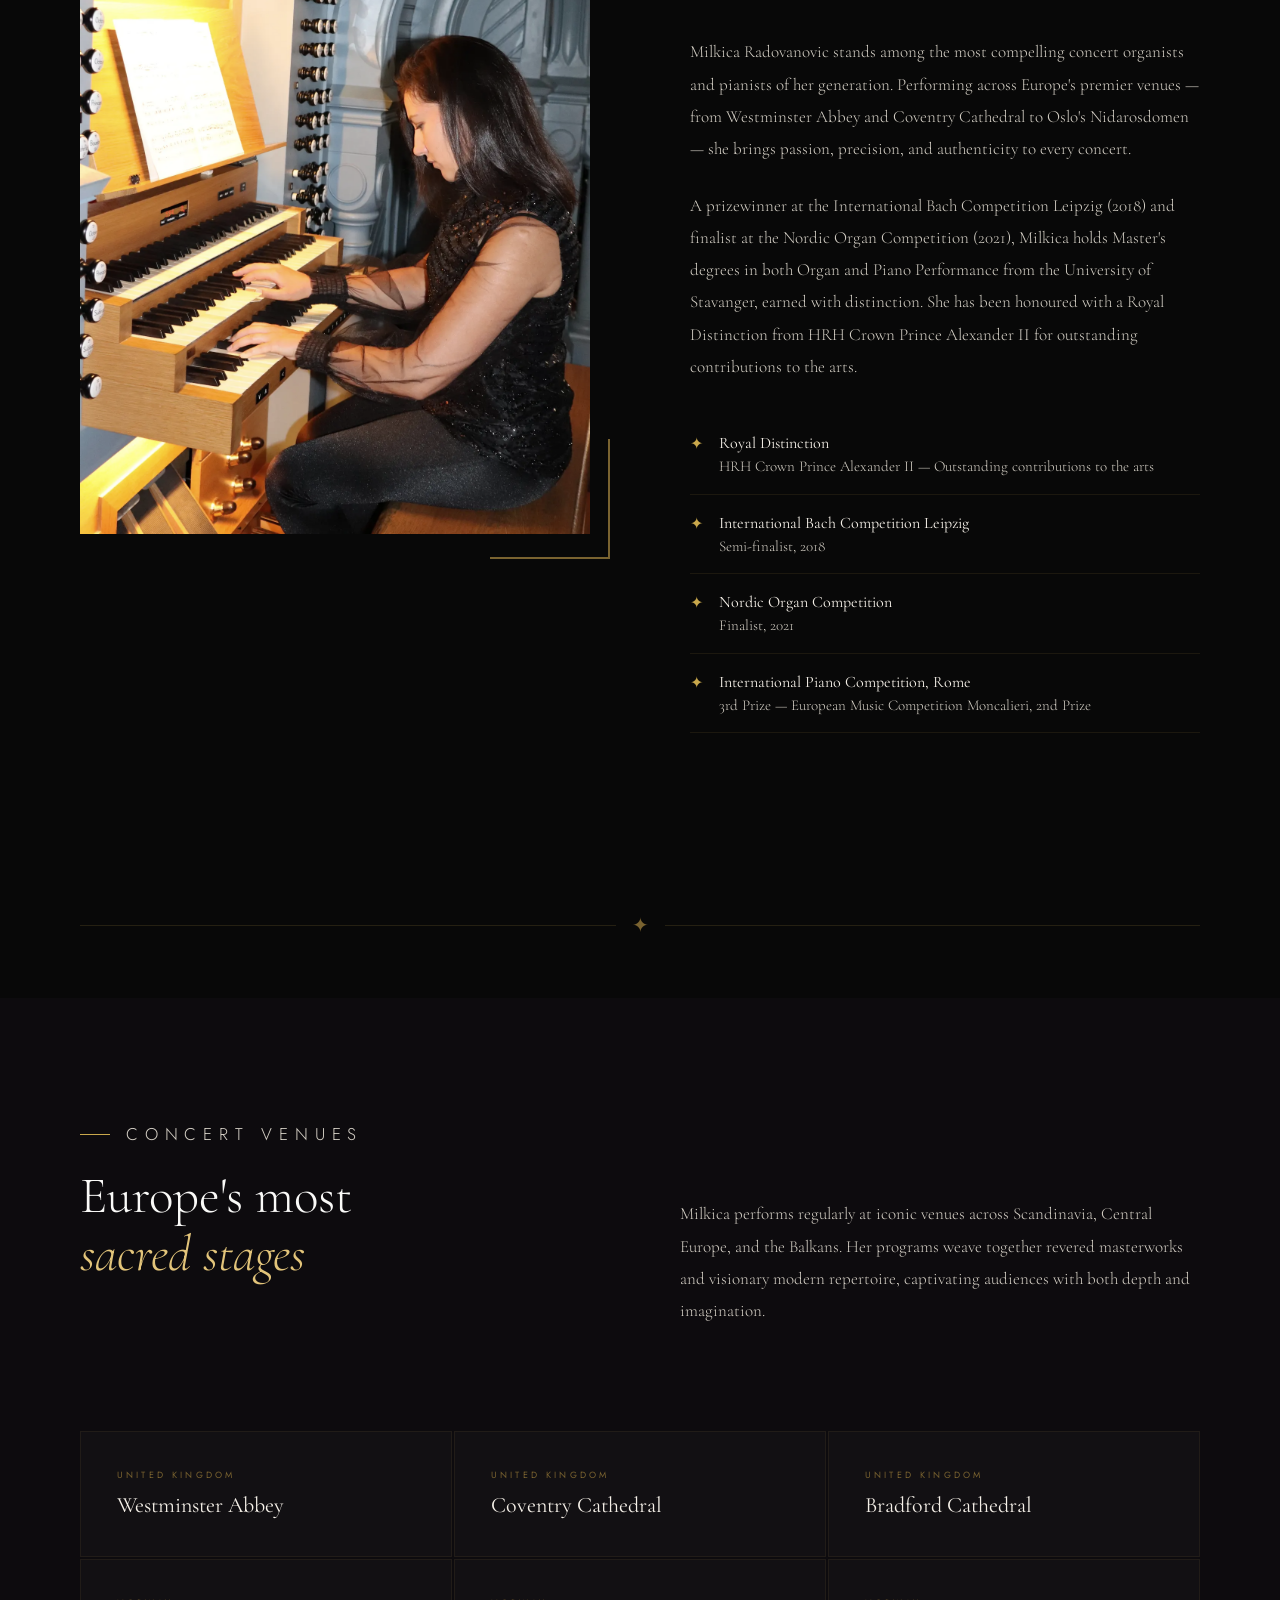
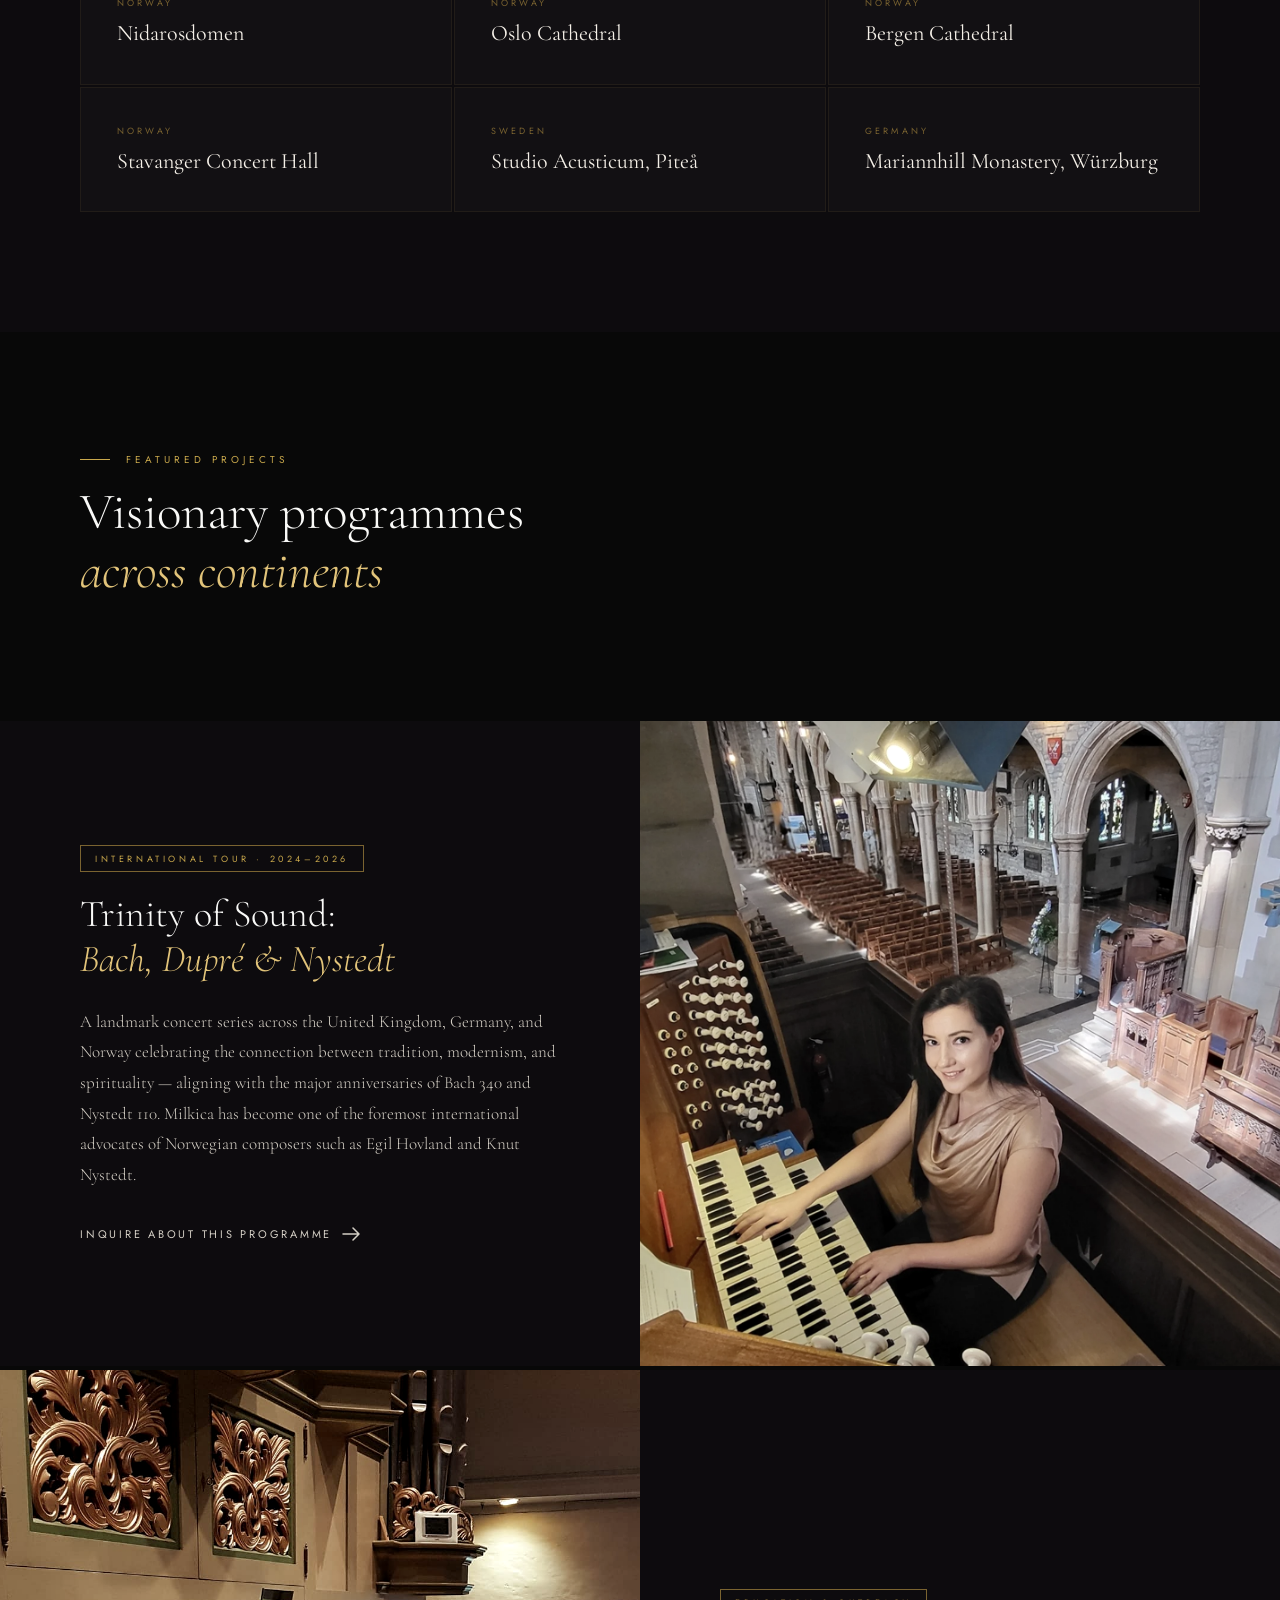
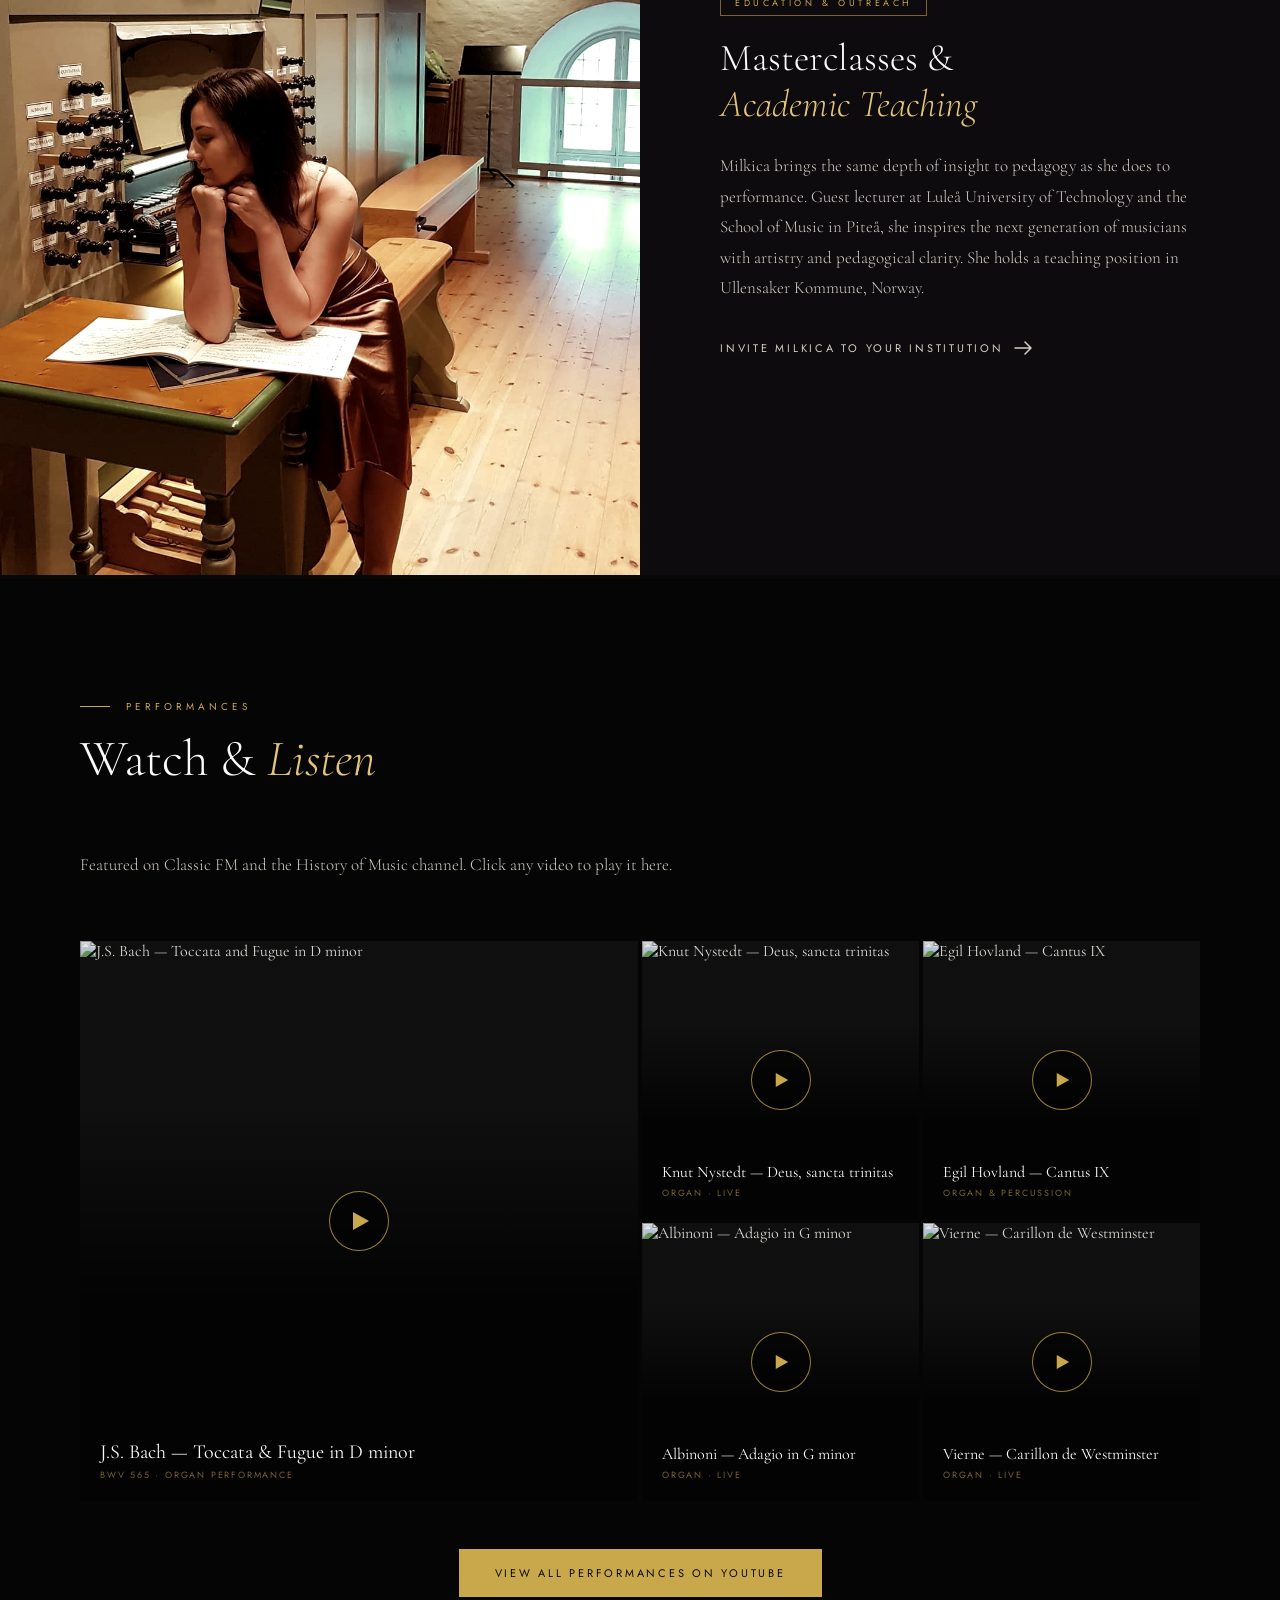
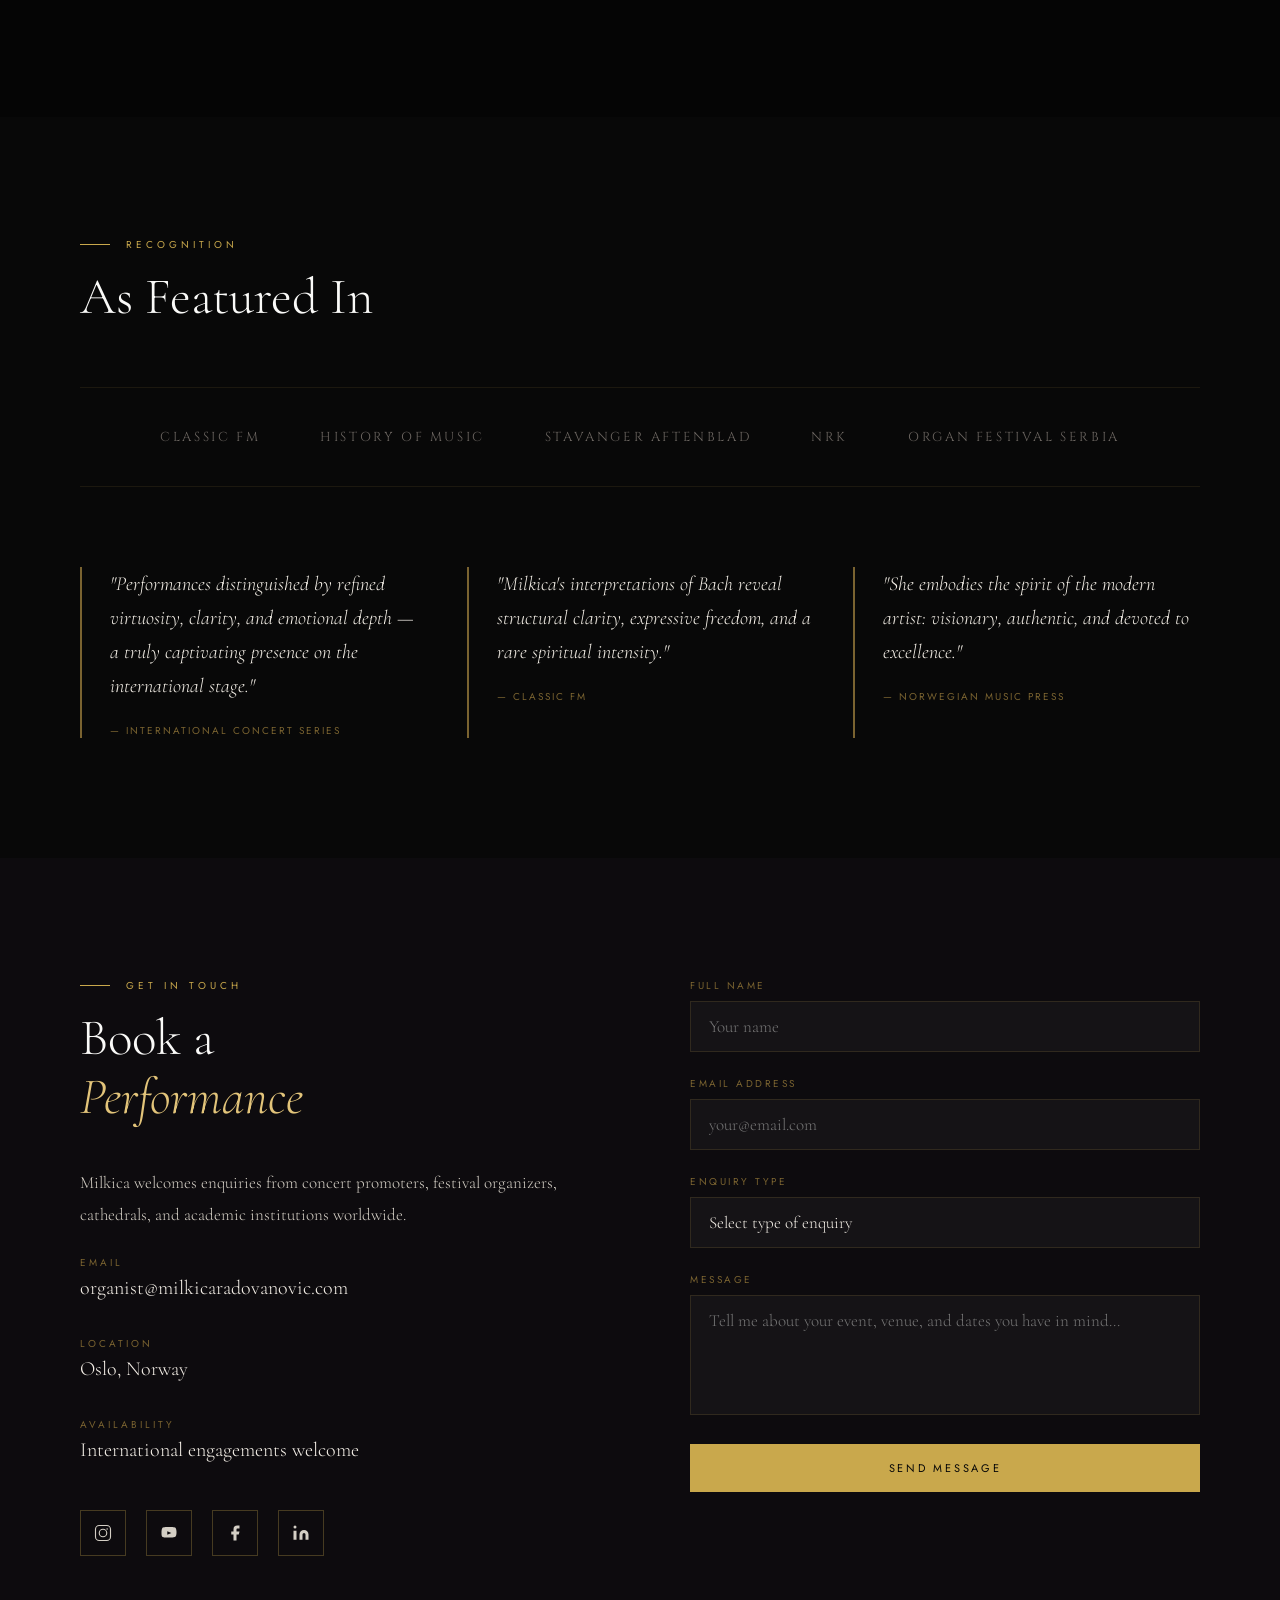
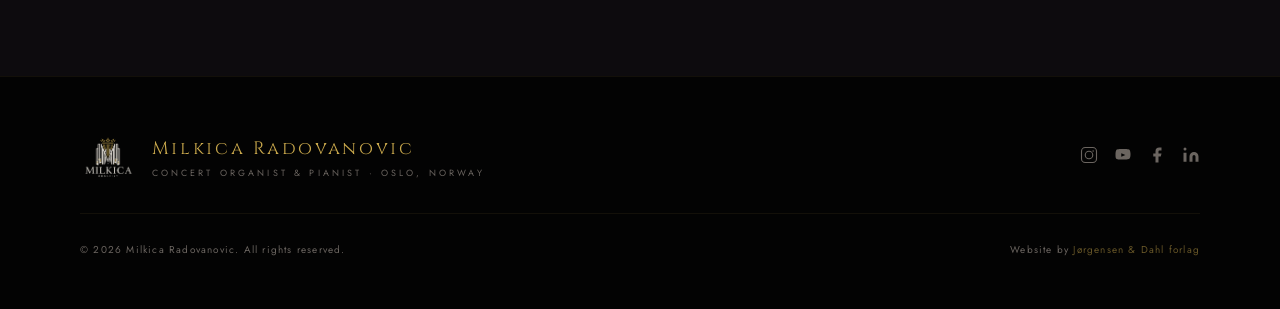
==== commit ab032852: "fix" ====
--- a/index.html
+++ b/index.html
@@ -60,8 +60,16 @@
   </button>
 </nav>
 
+<!-- MOBILE NAV BACKDROP -->
+<div class="nav-backdrop" id="navBackdrop"></div>
+
 <!-- MOBILE NAV DRAWER -->
 <div class="mobile-nav" id="mobileNav" aria-hidden="true">
+  <button class="mobile-nav-close" id="mobileNavClose" aria-label="Close menu">
+    <svg width="18" height="18" viewBox="0 0 18 18" fill="none">
+      <path d="M1 1L17 17M17 1L1 17" stroke="currentColor" stroke-width="1.5" stroke-linecap="round"/>
+    </svg>
+  </button>
   <ul>
     <li><a href="#about">About</a></li>
     <li><a href="#venues">Venues</a></li>
@@ -86,7 +94,7 @@
       <a href="https://www.facebook.com/milkica.radovanovic.9/" target="_blank" rel="noopener" aria-label="Facebook">
         <svg width="15" height="15" viewBox="0 0 24 24" fill="currentColor"><path d="M18 2h-3a5 5 0 0 0-5 5v3H7v4h3v8h4v-8h3l1-4h-4V7a1 1 0 0 1 1-1h3z"/></svg>
       </a>
-      <a href="https://no.linkedin.com/in/milkica-radovanovic-a24993101" target="_blank" rel="noopener" aria-label="LinkedIn">
+      <a href="https://no.linkedin.com/in/milkica-radovanovic-a24953101" target="_blank" rel="noopener" aria-label="LinkedIn">
         <svg width="15" height="15" viewBox="0 0 24 24" fill="currentColor"><path d="M16 8a6 6 0 0 1 6 6v7h-4v-7a2 2 0 0 0-2-2 2 2 0 0 0-2 2v7h-4v-7a6 6 0 0 1 6-6z"/><rect x="2" y="9" width="4" height="12"/><circle cx="4" cy="4" r="2"/></svg>
       </a>
     </div>
@@ -220,6 +228,7 @@
       </p>
     </div>
   </div>
+  <!-- Desktop grid — hidden on mobile -->
   <div class="venues-grid">
     <div class="venue-card reveal"><div class="venue-country">United Kingdom</div><div class="venue-name">Westminster Abbey</div></div>
     <div class="venue-card reveal reveal-delay-1"><div class="venue-country">United Kingdom</div><div class="venue-name">Coventry Cathedral</div></div>
@@ -231,6 +240,46 @@
     <div class="venue-card reveal reveal-delay-1"><div class="venue-country">Sweden</div><div class="venue-name">Studio Acusticum, Piteå</div></div>
     <div class="venue-card reveal reveal-delay-2"><div class="venue-country">Germany</div><div class="venue-name">Mariannhill Monastery, Würzburg</div></div>
   </div>
+  <!-- Mobile grouped venue list — hidden on desktop -->
+  <div class="venues-mobile">
+    <div class="venues-country-group">
+      <div class="venues-country-label">
+        <span>🇬🇧</span> United Kingdom
+      </div>
+      <ul class="venues-country-list">
+        <li>Westminster Abbey</li>
+        <li>Coventry Cathedral</li>
+        <li>Bradford Cathedral</li>
+      </ul>
+    </div>
+    <div class="venues-country-group">
+      <div class="venues-country-label">
+        <span>🇳🇴</span> Norway
+      </div>
+      <ul class="venues-country-list">
+        <li>Nidarosdomen</li>
+        <li>Oslo Cathedral</li>
+        <li>Bergen Cathedral</li>
+        <li>Stavanger Concert Hall</li>
+      </ul>
+    </div>
+    <div class="venues-country-group">
+      <div class="venues-country-label">
+        <span>🇸🇪</span> Sweden
+      </div>
+      <ul class="venues-country-list">
+        <li>Studio Acusticum, Piteå</li>
+      </ul>
+    </div>
+    <div class="venues-country-group">
+      <div class="venues-country-label">
+        <span>🇩🇪</span> Germany
+      </div>
+      <ul class="venues-country-list">
+        <li>Mariannhill Monastery, Würzburg</li>
+      </ul>
+    </div>
+  </div>
 </section>
 
 <!-- PROJECTS -->
@@ -295,7 +344,7 @@
   </p>
   <div class="media-layout">
 
-    <!-- FEATURED LARGE -->
+    <!-- FEATURED LARGE — title inside overlay (visible on desktop) -->
     <div class="media-featured">
       <div class="media-card" data-video-id="BbirBKmt4lo">
         <div class="media-iframe-layer"></div>
@@ -310,54 +359,78 @@
       </div>
     </div>
 
-    <!-- 2x2 GRID -->
+    <!-- 2x2 GRID — each card wrapped with caption below for mobile -->
     <div class="media-small-grid">
 
-      <div class="media-card" data-video-id="AwDxQUMySqE">
-        <div class="media-iframe-layer"></div>
-        <div class="media-thumb-layer">
-          <img class="media-thumbnail" src="https://img.youtube.com/vi/AwDxQUMySqE/0.jpg" alt="Knut Nystedt — Deus, sancta trinitas">
-          <div class="media-overlay">
-            <div class="play-btn"><svg width="14" height="16" viewBox="0 0 18 20"><path d="M1 1L17 10L1 19V1Z"/></svg></div>
-            <div class="media-title">Knut Nystedt — Deus, sancta trinitas</div>
-            <div class="media-sub">Organ · Live</div>
-          </div>
-        </div>
-      </div>
-
-      <div class="media-card" data-video-id="qUz3gBSykCA">
-        <div class="media-iframe-layer"></div>
-        <div class="media-thumb-layer">
-          <img class="media-thumbnail" src="https://img.youtube.com/vi/qUz3gBSykCA/0.jpg" alt="Egil Hovland — Cantus IX">
-          <div class="media-overlay">
-            <div class="play-btn"><svg width="14" height="16" viewBox="0 0 18 20"><path d="M1 1L17 10L1 19V1Z"/></svg></div>
-            <div class="media-title">Egil Hovland — Cantus IX</div>
-            <div class="media-sub">Organ &amp; Percussion</div>
-          </div>
-        </div>
-      </div>
-
-      <div class="media-card" data-video-id="vex5jKRZ_x4">
-        <div class="media-iframe-layer"></div>
-        <div class="media-thumb-layer">
-          <img class="media-thumbnail" src="https://img.youtube.com/vi/vex5jKRZ_x4/0.jpg" alt="Albinoni — Adagio in G minor">
-          <div class="media-overlay">
-            <div class="play-btn"><svg width="14" height="16" viewBox="0 0 18 20"><path d="M1 1L17 10L1 19V1Z"/></svg></div>
-            <div class="media-title">Albinoni — Adagio in G minor</div>
-            <div class="media-sub">Organ · Live</div>
-          </div>
-        </div>
-      </div>
-
-      <div class="media-card" data-video-id="bMS5DbWm6RI">
-        <div class="media-iframe-layer"></div>
-        <div class="media-thumb-layer">
-          <img class="media-thumbnail" src="https://img.youtube.com/vi/bMS5DbWm6RI/0.jpg" alt="Vierne — Carillon de Westminster">
-          <div class="media-overlay">
-            <div class="play-btn"><svg width="14" height="16" viewBox="0 0 18 20"><path d="M1 1L17 10L1 19V1Z"/></svg></div>
-            <div class="media-title">Vierne — Carillon de Westminster</div>
-            <div class="media-sub">Organ · Live</div>
-          </div>
+      <div class="media-card-wrap">
+        <div class="media-card" data-video-id="AwDxQUMySqE">
+          <div class="media-iframe-layer"></div>
+          <div class="media-thumb-layer">
+            <img class="media-thumbnail" src="https://img.youtube.com/vi/AwDxQUMySqE/0.jpg" alt="Knut Nystedt — Deus, sancta trinitas">
+            <div class="media-overlay">
+              <div class="play-btn"><svg width="14" height="16" viewBox="0 0 18 20"><path d="M1 1L17 10L1 19V1Z"/></svg></div>
+              <div class="media-title media-title-desktop">Knut Nystedt — Deus, sancta trinitas</div>
+              <div class="media-sub media-sub-desktop">Organ · Live</div>
+            </div>
+          </div>
+        </div>
+        <div class="media-caption">
+          <div class="media-caption-title">Knut Nystedt — Deus, sancta trinitas</div>
+          <div class="media-caption-sub">Organ · Live</div>
+        </div>
+      </div>
+
+      <div class="media-card-wrap">
+        <div class="media-card" data-video-id="qUz3gBSykCA">
+          <div class="media-iframe-layer"></div>
+          <div class="media-thumb-layer">
+            <img class="media-thumbnail" src="https://img.youtube.com/vi/qUz3gBSykCA/0.jpg" alt="Egil Hovland — Cantus IX">
+            <div class="media-overlay">
+              <div class="play-btn"><svg width="14" height="16" viewBox="0 0 18 20"><path d="M1 1L17 10L1 19V1Z"/></svg></div>
+              <div class="media-title media-title-desktop">Egil Hovland — Cantus IX</div>
+              <div class="media-sub media-sub-desktop">Organ &amp; Percussion</div>
+            </div>
+          </div>
+        </div>
+        <div class="media-caption">
+          <div class="media-caption-title">Egil Hovland — Cantus IX</div>
+          <div class="media-caption-sub">Organ &amp; Percussion</div>
+        </div>
+      </div>
+
+      <div class="media-card-wrap">
+        <div class="media-card" data-video-id="vex5jKRZ_x4">
+          <div class="media-iframe-layer"></div>
+          <div class="media-thumb-layer">
+            <img class="media-thumbnail" src="https://img.youtube.com/vi/vex5jKRZ_x4/0.jpg" alt="Albinoni — Adagio in G minor">
+            <div class="media-overlay">
+              <div class="play-btn"><svg width="14" height="16" viewBox="0 0 18 20"><path d="M1 1L17 10L1 19V1Z"/></svg></div>
+              <div class="media-title media-title-desktop">Albinoni — Adagio in G minor</div>
+              <div class="media-sub media-sub-desktop">Organ · Live</div>
+            </div>
+          </div>
+        </div>
+        <div class="media-caption">
+          <div class="media-caption-title">Albinoni — Adagio in G minor</div>
+          <div class="media-caption-sub">Organ · Live</div>
+        </div>
+      </div>
+
+      <div class="media-card-wrap">
+        <div class="media-card" data-video-id="bMS5DbWm6RI">
+          <div class="media-iframe-layer"></div>
+          <div class="media-thumb-layer">
+            <img class="media-thumbnail" src="https://img.youtube.com/vi/bMS5DbWm6RI/0.jpg" alt="Vierne — Carillon de Westminster">
+            <div class="media-overlay">
+              <div class="play-btn"><svg width="14" height="16" viewBox="0 0 18 20"><path d="M1 1L17 10L1 19V1Z"/></svg></div>
+              <div class="media-title media-title-desktop">Vierne — Carillon de Westminster</div>
+              <div class="media-sub media-sub-desktop">Organ · Live</div>
+            </div>
+          </div>
+        </div>
+        <div class="media-caption">
+          <div class="media-caption-title">Vierne — Carillon de Westminster</div>
+          <div class="media-caption-sub">Organ · Live</div>
         </div>
       </div>
 
@@ -420,7 +493,7 @@
     <div class="contact-detail reveal">
       <div class="contact-detail-label">Email</div>
       <div class="contact-detail-value">
-        <a href="/cdn-cgi/l/email-protection#1679647177787f6562567b7f7a7d7f75776477727960777879607f753875797b"><span class="__cf_email__" data-cfemail="5e312c393f30372d2a1e33373235373d3f2c3f3a31283f303128373d703d3133">[email&#160;protected]</span></a>
+        <a href="mailto:organist@milkicaradovanovic.com">organist@milkicaradovanovic.com</a>
       </div>
     </div>
     <div class="contact-detail reveal">
--- a/style.css
+++ b/style.css
@@ -20,6 +20,12 @@
   font-family: 'Cormorant Garamond', Georgia, serif;
   overflow-x: hidden;
   cursor: none;
+}
+
+/* On touch/mobile devices restore the default cursor and hide custom elements */
+@media (hover: none) and (pointer: coarse) {
+  body { cursor: auto; }
+  .cursor, .cursor-ring { display: none !important; }
 }
 
 /* CUSTOM CURSOR */
@@ -85,6 +91,7 @@
 /* Hide hamburger on desktop */
 .hamburger { display: none; }
 .mobile-nav { display: none; }
+.nav-backdrop { display: none; }
 nav {
   position: fixed; top: 36px; left: 0; right: 0;
   padding: 22px 60px;
@@ -629,6 +636,18 @@
   text-align: right;
 }
 .footer-credit span { color: rgba(201,168,76,0.5); }
+
+/* VENUES MOBILE GROUPED LIST — hidden on desktop */
+.venues-mobile { display: none; }
+.venues-scroll { display: none; }
+
+/* MEDIA CARD WRAP — for caption below on mobile */
+.media-card-wrap { display: contents; }
+.media-caption { display: none; }
+
+/* On desktop, show overlay titles, hide caption */
+.media-title-desktop { display: block; }
+.media-sub-desktop { display: block; }
 
 /* ANIMATIONS ON SCROLL */
 .reveal { opacity: 0; transform: translateY(32px); transition: opacity 0.8s ease, transform 0.8s ease; }
@@ -675,6 +694,35 @@
   .hamburger.open span:nth-child(2) { opacity: 0; transform: scaleX(0); }
   .hamburger.open span:nth-child(3) { transform: translateY(-6.5px) rotate(-45deg); background: var(--gold); }
 
+  /* MOBILE NAV BACKDROP */
+  .nav-backdrop {
+    display: block;
+    position: fixed; inset: 0;
+    background: rgba(0,0,0,0);
+    z-index: 1040;
+    pointer-events: none;
+    transition: background 0.35s ease;
+  }
+  .nav-backdrop.open {
+    background: rgba(0,0,0,0.55);
+    pointer-events: auto;
+  }
+
+  /* MOBILE NAV CLOSE BUTTON */
+  .mobile-nav-close {
+    position: absolute;
+    top: 20px; right: 24px;
+    background: none;
+    border: 1px solid rgba(201,168,76,0.25);
+    color: var(--cream-dim);
+    width: 40px; height: 40px;
+    display: flex; align-items: center; justify-content: center;
+    cursor: pointer;
+    transition: color 0.2s ease, border-color 0.2s ease;
+  }
+  .mobile-nav-close:hover,
+  .mobile-nav-close:active { color: var(--gold); border-color: var(--gold-dim); }
+
   /* MOBILE NAV DRAWER */
   .mobile-nav {
     display: block;
@@ -759,13 +807,51 @@
   .about-image-wrap::before, .about-image-wrap::after { width: 60px; height: 60px; }
   .section-title { font-size: clamp(32px, 7vw, 48px); margin-bottom: 36px; }
 
-  /* VENUES — 2 columns instead of 1 to save space */
+  /* VENUES — hide grid, show compact grouped list */
   .venues-intro { grid-template-columns: 1fr; gap: 16px; }
   .venues-intro p { padding-top: 0 !important; }
-  .venues-grid { grid-template-columns: 1fr 1fr; gap: 2px; }
-  .venue-card { padding: 20px 16px; }
-  .venue-name { font-size: 16px; }
-  .venue-country { font-size: 8px; }
+  .venues-grid { display: none; }
+  .venues-mobile {
+    display: flex;
+    flex-direction: column;
+    gap: 0;
+  }
+  .venues-country-group {
+    border-top: 1px solid rgba(201,168,76,0.12);
+    padding: 16px 0;
+  }
+  .venues-country-group:last-child {
+    border-bottom: 1px solid rgba(201,168,76,0.12);
+  }
+  .venues-country-label {
+    font-family: 'Jost', sans-serif;
+    font-size: 9px;
+    letter-spacing: 0.3em;
+    text-transform: uppercase;
+    color: var(--gold-dim);
+    margin-bottom: 10px;
+    display: flex;
+    align-items: center;
+    gap: 8px;
+  }
+  .venues-country-label span { font-size: 14px; }
+  .venues-country-list {
+    list-style: none;
+    display: flex;
+    flex-direction: column;
+    gap: 8px;
+    padding: 0;
+    margin: 0;
+  }
+  .venues-country-list li {
+    font-family: 'Cormorant Garamond', serif;
+    font-size: 19px;
+    font-weight: 300;
+    color: var(--cream);
+    padding-left: 16px;
+    border-left: 2px solid rgba(201,168,76,0.2);
+    line-height: 1.3;
+  }
 
   /* PROJECTS */
   .project-feature { grid-template-columns: 1fr; direction: ltr !important; }
@@ -777,14 +863,34 @@
   .media-layout { grid-template-columns: 1fr; height: auto; gap: 4px; }
   .media-featured { height: 56vw; min-height: 200px; }
   .media-small-grid {
+    display: grid;
     grid-template-columns: 1fr 1fr;
     grid-template-rows: auto;
     height: auto;
     gap: 4px;
   }
+  /* Card wrap becomes real flex column so caption sits below */
+  .media-card-wrap {
+    display: flex;
+    flex-direction: column;
+    contents: unset;
+  }
   .media-small-grid .media-card { min-height: 28vw; }
-  .media-title { font-size: 13px; }
-  .media-sub { font-size: 8px; }
+  /* Hide overlay titles on small cards — caption shows below instead */
+  .media-title-desktop { display: none; }
+  .media-sub-desktop { display: none; }
+  /* Caption below each small card */
+  .media-caption { display: block; padding: 6px 2px 2px; }
+  .media-caption-title {
+    font-family: 'Cormorant Garamond', serif;
+    font-size: 12px; font-weight: 400;
+    color: var(--cream); line-height: 1.3;
+  }
+  .media-caption-sub {
+    font-family: 'Jost', sans-serif;
+    font-size: 8px; letter-spacing: 0.12em;
+    text-transform: uppercase; color: var(--gold-dim); margin-top: 2px;
+  }
   .play-btn { width: 44px; height: 44px; }
 
   /* PRESS */
@@ -805,7 +911,8 @@
 
 /* Extra small screens */
 @media (max-width: 420px) {
-  .venues-grid { grid-template-columns: 1fr; }
   .stats-band { grid-template-columns: 1fr 1fr; }
   .hero-title { font-size: 36px; }
-}
+  .media-small-grid { grid-template-columns: 1fr; }
+  .media-caption-title { font-size: 13px; }
+}
